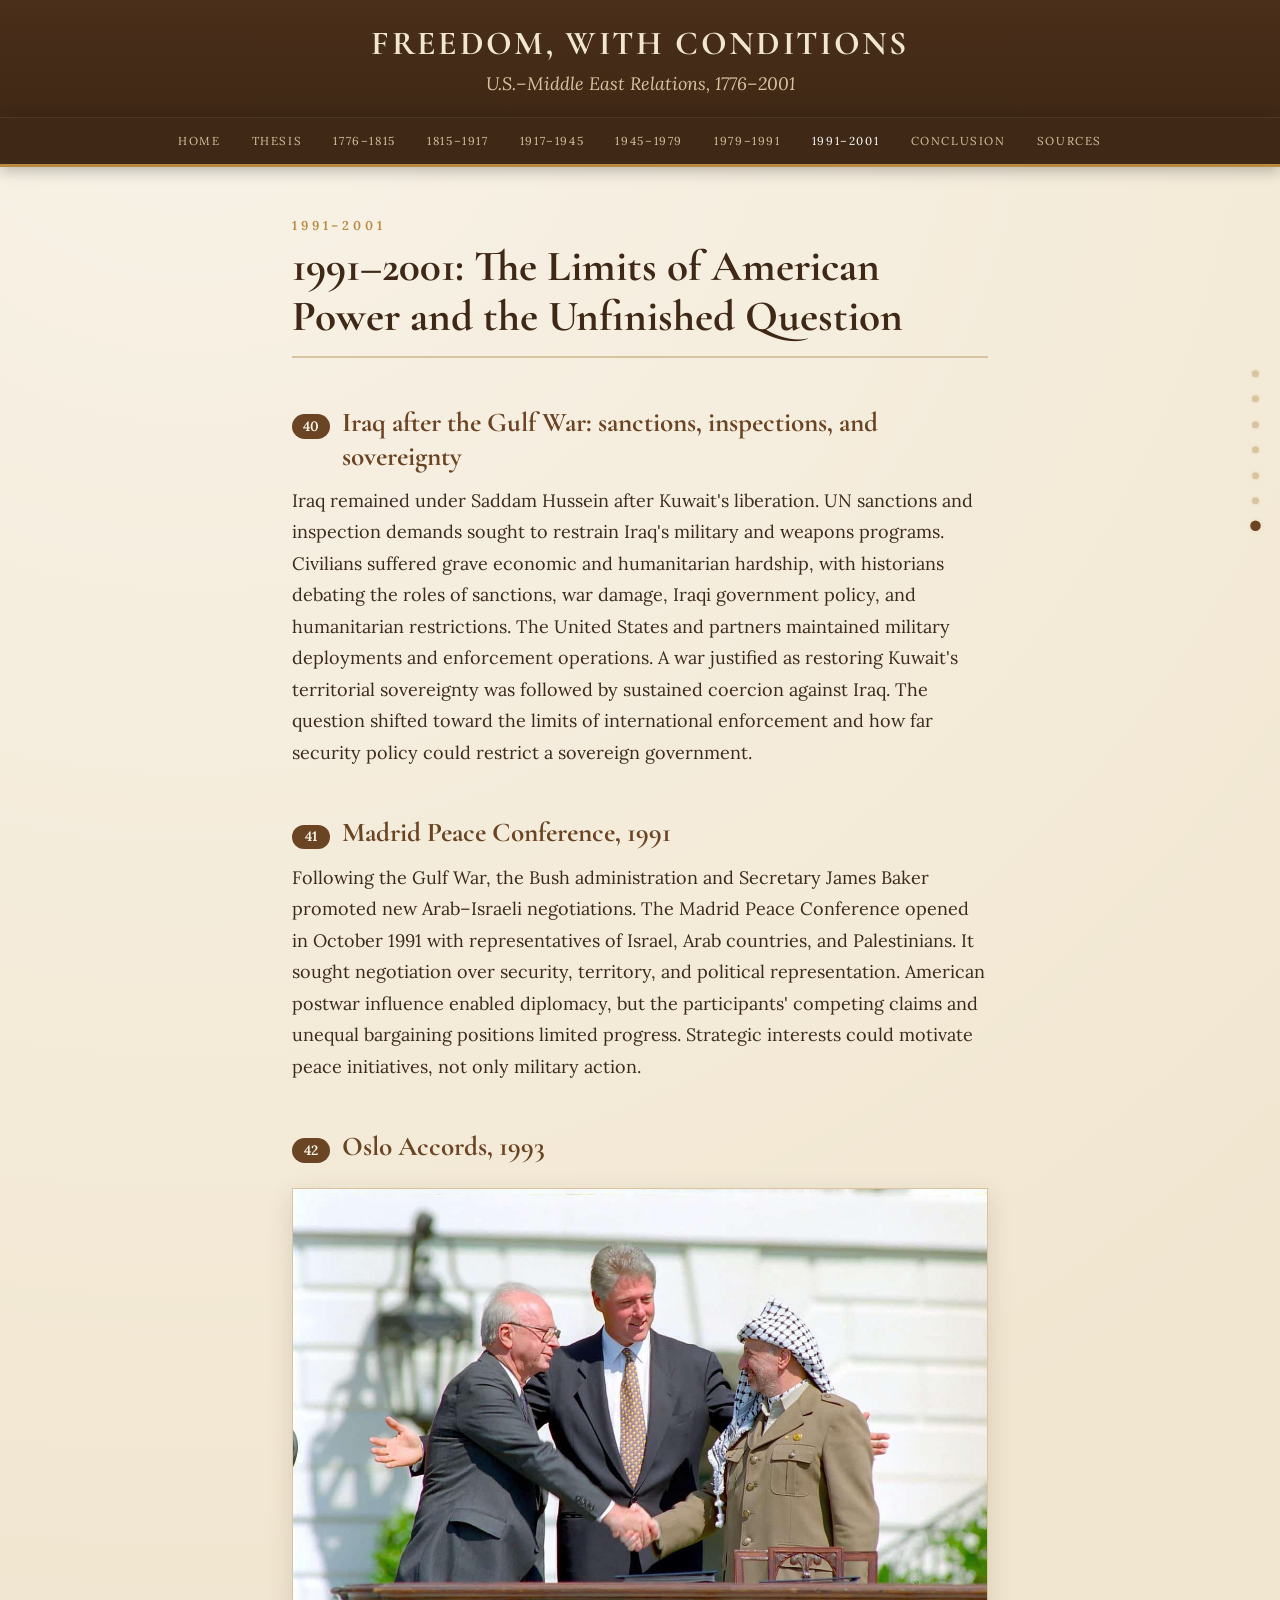
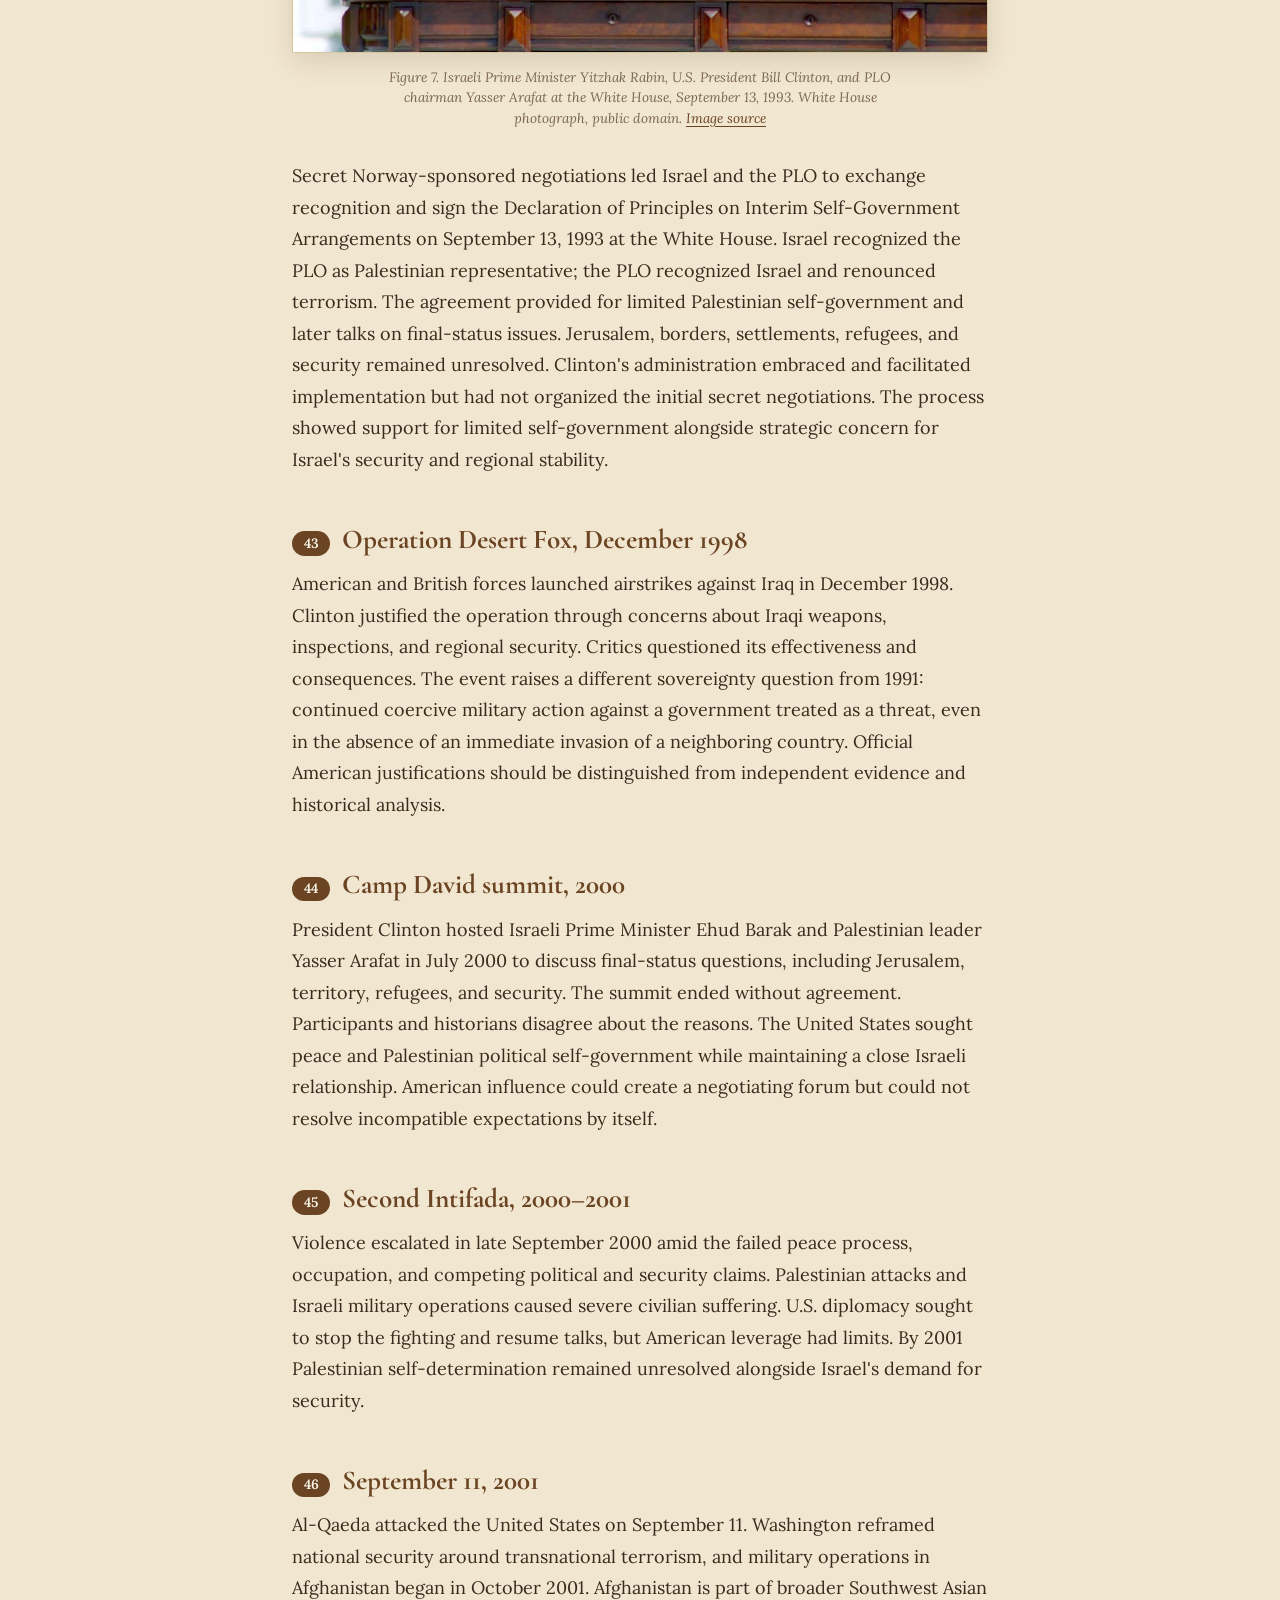
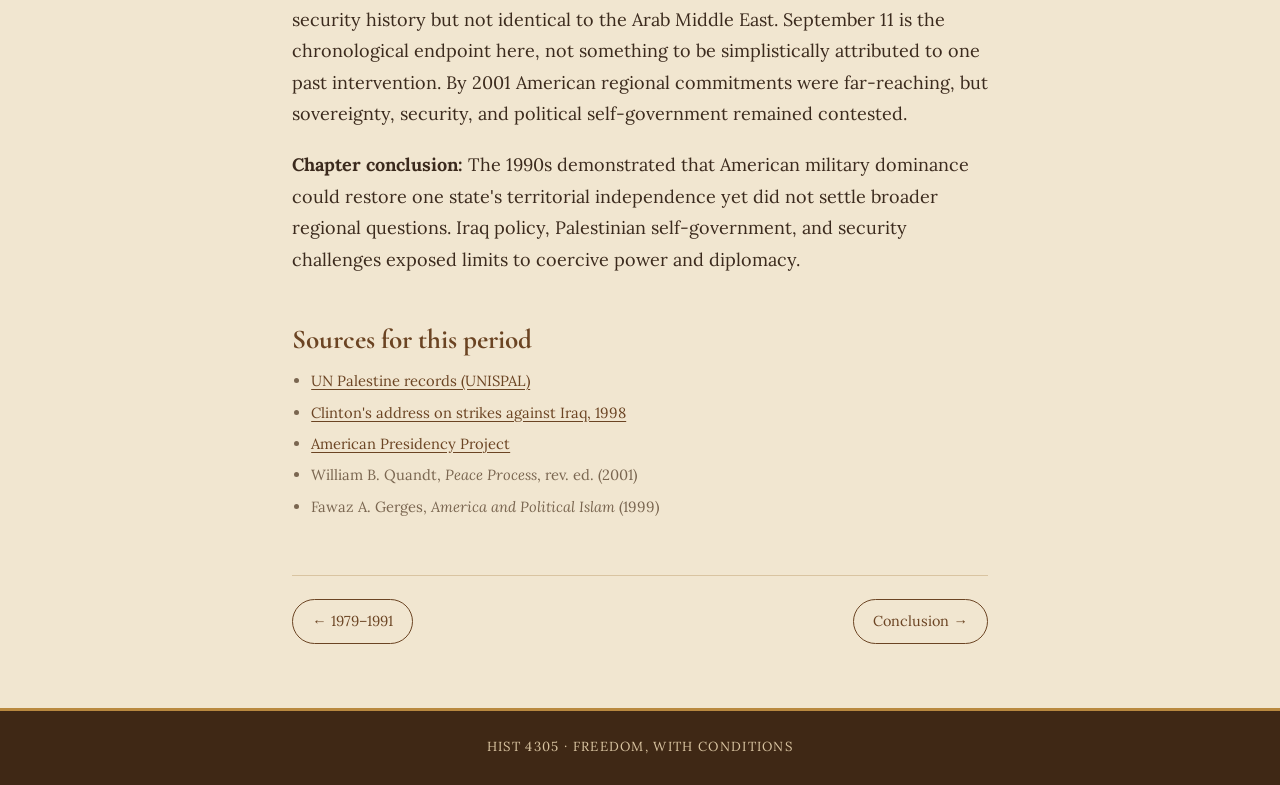
==== site/after-1991.html @ 3a672519 "first commit" ====
<!doctype html>
<html lang="en">
<head>
  <meta charset="utf-8">
  <meta name="viewport" content="width=device-width, initial-scale=1">
  <title>1991–2001 | Freedom, With Conditions</title>
  <link rel="preconnect" href="https://fonts.googleapis.com">
  <link rel="preconnect" href="https://fonts.gstatic.com" crossorigin>
  <link href="https://fonts.googleapis.com/css2?family=Cormorant+Garamond:wght@600;700&family=Lora:ital,wght@0,400;0,600;1,400&display=swap" rel="stylesheet">
  <link rel="stylesheet" href="style.css">
  <script>document.documentElement.classList.add("js");</script>
  <script src="script.js" defer></script>
</head>
<body>
  <div id="progress"></div>

  <header>
    <a class="site" href="index.html">Freedom, With Conditions</a>
    <p class="sub">U.S.–Middle East Relations, 1776–2001</p>
  </header>

  <nav class="topnav" aria-label="Main">
    <ul>
        <li><a href="index.html">Home</a></li>
        <li><a href="thesis.html">Thesis</a></li>
        <li><a href="early-republic.html">1776–1815</a></li>
        <li><a href="ottoman-era.html">1815–1917</a></li>
        <li><a href="ideals-go-global.html">1917–1945</a></li>
        <li><a href="cold-war.html">1945–1979</a></li>
        <li><a href="gulf-war.html">1979–1991</a></li>
        <li><a href="after-1991.html" class="on">1991–2001</a></li>
        <li><a href="conclusion.html">Conclusion</a></li>
        <li><a href="sources.html">Sources</a></li>
    </ul>
  </nav>

  <main>
    <p class="eyebrow">1991–2001</p>
    <h1>1991–2001: The Limits of American Power and the Unfinished Question</h1>

    <section class="reveal" id="s40">
      <h2><span class="num">40</span>Iraq after the Gulf War: sanctions, inspections, and sovereignty</h2>
      <p>Iraq remained under Saddam Hussein after Kuwait's liberation. UN sanctions and inspection demands sought to restrain Iraq's military and weapons programs. Civilians suffered grave economic and humanitarian hardship, with historians debating the roles of sanctions, war damage, Iraqi government policy, and humanitarian restrictions. The United States and partners maintained military deployments and enforcement operations. A war justified as restoring Kuwait's territorial sovereignty was followed by sustained coercion against Iraq. The question shifted toward the limits of international enforcement and how far security policy could restrict a sovereign government.</p>
    </section>

    <section class="reveal" id="s41">
      <h2><span class="num">41</span>Madrid Peace Conference, 1991</h2>
      <p>Following the Gulf War, the Bush administration and Secretary James Baker promoted new Arab–Israeli negotiations. The Madrid Peace Conference opened in October 1991 with representatives of Israel, Arab countries, and Palestinians. It sought negotiation over security, territory, and political representation. American postwar influence enabled diplomacy, but the participants' competing claims and unequal bargaining positions limited progress. Strategic interests could motivate peace initiatives, not only military action.</p>
    </section>

    <section class="reveal" id="s42">
      <h2><span class="num">42</span>Oslo Accords, 1993</h2>
      <figure>
        <img src="images/oslo-accords-1993.jpg" alt="Yitzhak Rabin and Yasser Arafat shaking hands as Bill Clinton looks on at the White House">
        <figcaption>Figure 7. Israeli Prime Minister Yitzhak Rabin, U.S. President Bill Clinton, and PLO chairman Yasser Arafat at the White House, September 13, 1993. White House photograph, public domain. <a href="https://commons.wikimedia.org/wiki/File:Bill_Clinton,_Yitzhak_Rabin,_Yasser_Arafat_at_the_White_House_1993-09-13.jpg">Image source</a></figcaption>
      </figure>
      <p>Secret Norway-sponsored negotiations led Israel and the PLO to exchange recognition and sign the Declaration of Principles on Interim Self-Government Arrangements on September 13, 1993 at the White House. Israel recognized the PLO as Palestinian representative; the PLO recognized Israel and renounced terrorism. The agreement provided for limited Palestinian self-government and later talks on final-status issues. Jerusalem, borders, settlements, refugees, and security remained unresolved. Clinton's administration embraced and facilitated implementation but had not organized the initial secret negotiations. The process showed support for limited self-government alongside strategic concern for Israel's security and regional stability.</p>
    </section>

    <section class="reveal" id="s43">
      <h2><span class="num">43</span>Operation Desert Fox, December 1998</h2>
      <p>American and British forces launched airstrikes against Iraq in December 1998. Clinton justified the operation through concerns about Iraqi weapons, inspections, and regional security. Critics questioned its effectiveness and consequences. The event raises a different sovereignty question from 1991: continued coercive military action against a government treated as a threat, even in the absence of an immediate invasion of a neighboring country. Official American justifications should be distinguished from independent evidence and historical analysis.</p>
    </section>

    <section class="reveal" id="s44">
      <h2><span class="num">44</span>Camp David summit, 2000</h2>
      <p>President Clinton hosted Israeli Prime Minister Ehud Barak and Palestinian leader Yasser Arafat in July 2000 to discuss final-status questions, including Jerusalem, territory, refugees, and security. The summit ended without agreement. Participants and historians disagree about the reasons. The United States sought peace and Palestinian political self-government while maintaining a close Israeli relationship. American influence could create a negotiating forum but could not resolve incompatible expectations by itself.</p>
    </section>

    <section class="reveal" id="s45">
      <h2><span class="num">45</span>Second Intifada, 2000–2001</h2>
      <p>Violence escalated in late September 2000 amid the failed peace process, occupation, and competing political and security claims. Palestinian attacks and Israeli military operations caused severe civilian suffering. U.S. diplomacy sought to stop the fighting and resume talks, but American leverage had limits. By 2001 Palestinian self-determination remained unresolved alongside Israel's demand for security.</p>
    </section>

    <section class="reveal" id="s46">
      <h2><span class="num">46</span>September 11, 2001</h2>
      <p>Al-Qaeda attacked the United States on September 11. Washington reframed national security around transnational terrorism, and military operations in Afghanistan began in October 2001. Afghanistan is part of broader Southwest Asian security history but not identical to the Arab Middle East. September 11 is the chronological endpoint here, not something to be simplistically attributed to one past intervention. By 2001 American regional commitments were far-reaching, but sovereignty, security, and political self-government remained contested.</p>
      <p><b>Chapter conclusion:</b> The 1990s demonstrated that American military dominance could restore one state's territorial independence yet did not settle broader regional questions. Iraq policy, Palestinian self-government, and security challenges exposed limits to coercive power and diplomacy.</p>
    </section>

    <section class="reveal">
      <h2 class="plain">Sources for this period</h2>
      <ul class="src">
      <li><a href="https://www.un.org/unispal/data-collection/">UN Palestine records (UNISPAL)</a></li>
      <li><a href="https://www.presidency.ucsb.edu/documents/address-the-nation-announcing-military-strikes-iraq">Clinton&#x27;s address on strikes against Iraq, 1998</a></li>
      <li><a href="https://www.presidency.ucsb.edu/">American Presidency Project</a></li>
      <li>William B. Quandt, <i>Peace Process</i>, rev. ed. (2001)</li>
      <li>Fawaz A. Gerges, <i>America and Political Islam</i> (1999)</li>
      </ul>
    </section>
    <div class="pager">
      <span><a href="gulf-war.html">&larr; 1979–1991</a></span>
      <span><a href="conclusion.html">Conclusion &rarr;</a></span>
    </div>
  </main>

  <footer>HIST 4305 &middot; Freedom, With Conditions</footer>
</body>
</html>
---- site/style.css ----
/* ---------- Theme ---------- */
:root {
  --bg: #f1e6d0;        /* page background (beige) */
  --paper: #fbf6ea;     /* cards and panels */
  --ink: #3b2a1d;       /* body text */
  --brown: #6b4423;     /* accents, links */
  --dark: #3f2815;      /* header, footer */
  --tan: #d9c4a1;       /* borders, highlights */
  --gold: #b9893f;      /* small highlights */
  --muted: #7a6650;     /* small print */
  --shadow: 0 8px 24px rgba(74, 47, 26, 0.14);

  --display: "Cormorant Garamond", Georgia, serif;
  --body: "Lora", Georgia, "Times New Roman", serif;
}

/* ---------- Base ---------- */
* {
  box-sizing: border-box;
}

html {
  scroll-behavior: smooth;
  scroll-padding-top: 4.5rem;     /* anchors land below the sticky nav */
}

body {
  display: flex;
  flex-direction: column;
  min-height: 100vh;
  margin: 0;
  background:
    radial-gradient(circle at 15% 0%, rgba(255, 255, 255, 0.5), transparent 40%),
    var(--bg);
  color: var(--ink);
  font: 18px/1.75 var(--body);
}

body.noscroll {
  overflow: hidden;
}

a {
  color: var(--brown);
  text-underline-offset: 3px;
}

a:hover {
  color: var(--dark);
}

::selection {
  background: var(--tan);
}

/* ---------- Reading progress ---------- */
#progress {
  position: fixed;
  top: 0;
  left: 0;
  z-index: 50;
  width: 0;
  height: 4px;
  background: linear-gradient(90deg, var(--gold), var(--brown));
}

/* ---------- Header and navigation ---------- */
header {
  background: linear-gradient(180deg, #4a2f1a, var(--dark));
  text-align: center;
  padding: 1.6rem 1rem 1.1rem;
}

header .site {
  display: inline-block;
  color: var(--bg);
  font: 700 2.1rem/1.1 var(--display);
  letter-spacing: 0.07em;
  text-transform: uppercase;
  text-decoration: none;
}

header .sub {
  margin: 0.3rem 0 0;
  font-style: italic;
  color: var(--tan);
}

.topnav {
  position: sticky;
  top: 0;
  z-index: 40;
  background: var(--dark);
  border-top: 1px solid rgba(255, 255, 255, 0.08);
  border-bottom: 3px solid var(--gold);
  box-shadow: 0 4px 14px rgba(0, 0, 0, 0.25);
}

.topnav ul {
  display: flex;
  justify-content: center;
  gap: 0 0.15rem;
  margin: 0;
  padding: 0 0.5rem;
  list-style: none;
  overflow-x: auto;
  scrollbar-width: none;
}

.topnav ul::-webkit-scrollbar {
  display: none;
}

.topnav a {
  display: block;
  padding: 0.8rem 0.9rem;
  color: var(--tan);
  white-space: nowrap;
  text-decoration: none;
  text-transform: uppercase;
  font-size: 0.72rem;
  letter-spacing: 0.14em;
  border-bottom: 3px solid transparent;
  margin-bottom: -3px;
  transition: color 0.2s, background 0.2s, border-color 0.2s;
}

.topnav a:hover {
  color: #fff;
  background: rgba(255, 255, 255, 0.07);
}

.topnav a.on {
  color: #fff;
  border-bottom-color: var(--gold);
}

/* ---------- Main content ---------- */
main {
  flex: 1;
  width: 100%;
  max-width: 46rem;
  margin: 0 auto;
  padding: 3rem 1.25rem 4rem;
}

main p {
  margin: 0 0 1.2rem;
}

.eyebrow {
  margin: 0 0 0.3rem;
  color: var(--gold);
  font-size: 0.8rem;
  font-weight: 600;
  letter-spacing: 0.3em;
  text-transform: uppercase;
}

h1,
h2 {
  font-family: var(--display);
  font-weight: 700;
}

h1 {
  margin: 0 0 1.6rem;
  padding-bottom: 0.9rem;
  border-bottom: 2px solid var(--tan);
  font-size: 2.7rem;
  line-height: 1.15;
  color: var(--dark);
}

h2 {
  display: flex;
  align-items: baseline;
  gap: 0.75rem;
  margin: 3rem 0 0.7rem;
  font-size: 1.7rem;
  line-height: 1.25;
  color: var(--brown);
}

h2 .num {
  flex: none;
  min-width: 2.4rem;
  padding: 0.05rem 0.55rem;
  background: var(--brown);
  color: var(--paper);
  border-radius: 999px;
  font: 600 0.85rem/1.7 var(--body);
  text-align: center;
}

/* ---------- Reveal on scroll ---------- */
.js .reveal {
  opacity: 0;
  transform: translateY(20px);
  transition: opacity 0.6s ease, transform 0.6s ease;
}

.js .reveal.in {
  opacity: 1;
  transform: none;
}

/* ---------- Home hero ---------- */
.hero {
  max-width: 40rem;
  margin: 0 auto;
  padding-top: 1rem;
  text-align: center;
}

.hero h1 {
  margin: 0.6rem 0 0.9rem;
  padding: 0;
  border: 0;
  font-size: 4rem;
  line-height: 1.05;
  letter-spacing: 0.03em;
  text-transform: uppercase;
}

.ornament {
  display: flex;
  align-items: center;
  gap: 0.8rem;
  max-width: 14rem;
  margin: 0 auto 1.4rem;
}

.ornament::before,
.ornament::after {
  content: "";
  flex: 1;
  height: 1px;
  background: var(--gold);
}

.ornament span {
  width: 9px;
  height: 9px;
  background: var(--gold);
  transform: rotate(45deg);
}

.hero > p:not(.eyebrow) {
  font-family: var(--display);
  font-size: 1.55rem;
  line-height: 1.3;
  color: var(--brown);
}

.quote {
  margin: 1.8rem 0;
  padding: 1.4rem 1.8rem;
  background: var(--paper);
  border: 1px solid var(--tan);
  border-left: 5px solid var(--brown);
  border-radius: 4px;
  box-shadow: var(--shadow);
  font-style: italic;
  text-align: left;
}

.btn {
  display: inline-block;
  margin: 0.8rem 0 0.4rem;
  padding: 0.9rem 2.8rem;
  background: linear-gradient(180deg, #7a4f29, var(--brown));
  color: var(--paper);
  border-radius: 999px;
  box-shadow: 0 4px 12px rgba(74, 47, 26, 0.35);
  text-decoration: none;
  text-transform: uppercase;
  font-size: 0.85rem;
  font-weight: 600;
  letter-spacing: 0.22em;
  transition: transform 0.15s, box-shadow 0.15s;
}

.btn:hover {
  color: #fff;
  transform: translateY(-2px);
  box-shadow: 0 8px 18px rgba(74, 47, 26, 0.4);
}

/* ---------- Stats row ---------- */
.stats {
  display: flex;
  justify-content: center;
  gap: 1rem;
  margin: 3rem 0 2.5rem;
  padding: 1.3rem 0;
  border-top: 1px solid var(--tan);
  border-bottom: 1px solid var(--tan);
}

.stats div {
  flex: 1;
  text-align: center;
}

.stats b {
  display: block;
  font: 700 2.6rem/1 var(--display);
  color: var(--brown);
}

.stats span {
  font-size: 0.75rem;
  letter-spacing: 0.2em;
  text-transform: uppercase;
  color: var(--muted);
}

/* ---------- Timeline cards ---------- */
.cards {
  display: grid;
  grid-template-columns: repeat(auto-fill, minmax(13.5rem, 1fr));
  gap: 1rem;
  margin-top: 1rem;
}

.card {
  position: relative;
  display: flex;
  flex-direction: column;
  gap: 0.35rem;
  padding: 1.2rem 1.25rem 2.6rem;
  background: var(--paper);
  border: 1px solid var(--tan);
  border-top: 4px solid var(--brown);
  border-radius: 4px;
  box-shadow: 0 2px 8px rgba(74, 47, 26, 0.08);
  color: var(--ink);
  text-decoration: none;
  transition: transform 0.2s, box-shadow 0.2s, border-color 0.2s, opacity 0.6s;
}

.card:hover {
  color: var(--ink);
  transform: translateY(-5px);
  border-top-color: var(--gold);
  box-shadow: var(--shadow);
}

.card-period {
  font: 700 1.6rem/1.1 var(--display);
  color: var(--brown);
}

.card-title {
  font-size: 0.88rem;
  line-height: 1.5;
  color: var(--muted);
}

.card-go {
  position: absolute;
  left: 1.25rem;
  bottom: 0.9rem;
  font-size: 0.75rem;
  letter-spacing: 0.15em;
  text-transform: uppercase;
  color: var(--gold);
  opacity: 0;
  transform: translateX(-6px);
  transition: opacity 0.2s, transform 0.2s;
}

.card:hover .card-go {
  opacity: 1;
  transform: none;
}

/* ---------- Notes, sources, search, pager ---------- */
.note {
  margin: 1.5rem 0;
  padding: 0.9rem 1.1rem;
  background: var(--paper);
  border: 1px dashed var(--gold);
  border-radius: 4px;
  font-size: 0.92rem;
  color: var(--muted);
}

.search {
  width: 100%;
  margin: 0 0 1rem;
  padding: 0.8rem 1.1rem;
  background: var(--paper);
  border: 1px solid var(--tan);
  border-radius: 999px;
  color: var(--ink);
  font: 1rem var(--body);
  transition: border-color 0.2s, box-shadow 0.2s;
}

.search:focus {
  outline: none;
  border-color: var(--brown);
  box-shadow: 0 0 0 3px rgba(107, 68, 35, 0.18);
}

.src {
  margin: 0 0 1rem;
  padding-left: 1.2rem;
  font-size: 0.92rem;
  color: var(--muted);
}

.src li {
  margin-bottom: 0.35rem;
}

.pager {
  display: flex;
  justify-content: space-between;
  gap: 1rem;
  margin-top: 3.5rem;
  padding-top: 1.4rem;
  border-top: 1px solid var(--tan);
}

.pager a {
  display: inline-block;
  padding: 0.55rem 1.2rem;
  border: 1px solid var(--brown);
  border-radius: 999px;
  text-decoration: none;
  font-size: 0.9rem;
  transition: background 0.2s, color 0.2s, transform 0.15s;
}

.pager a:hover {
  background: var(--brown);
  color: var(--paper);
  transform: translateY(-2px);
}

/* ---------- Figures and lightbox ---------- */
figure {
  margin: 1.5rem auto 2rem;
  text-align: center;
}

figure img {
  display: block;
  max-width: 100%;
  max-height: 30rem;
  width: auto;
  height: auto;
  margin: 0 auto;
  border: 1px solid var(--tan);
  box-shadow: var(--shadow);
  cursor: zoom-in;
  transition: transform 0.25s, box-shadow 0.25s;
}

figure img:hover {
  transform: scale(1.015);
  box-shadow: 0 12px 30px rgba(74, 47, 26, 0.28);
}

figcaption {
  max-width: 34rem;
  margin: 0.9rem auto 0;
  font-size: 0.85rem;
  line-height: 1.5;
  font-style: italic;
  color: var(--muted);
}

.lightbox {
  position: fixed;
  inset: 0;
  z-index: 100;
  display: flex;
  flex-direction: column;
  align-items: center;
  justify-content: center;
  gap: 1rem;
  padding: 2rem 1rem;
  background: rgba(30, 18, 8, 0.92);
  opacity: 0;
  visibility: hidden;
  transition: opacity 0.25s, visibility 0.25s;
}

.lightbox.open {
  opacity: 1;
  visibility: visible;
}

.lightbox img {
  max-width: 100%;
  max-height: 80vh;
  border: 4px solid var(--paper);
  box-shadow: 0 10px 40px rgba(0, 0, 0, 0.5);
  cursor: default;
}

.lb-cap {
  max-width: 40rem;
  margin: 0;
  color: var(--tan);
  font-size: 0.9rem;
  font-style: italic;
  text-align: center;
}

.lb-close {
  position: absolute;
  top: 0.8rem;
  right: 1.2rem;
  background: none;
  border: 0;
  color: var(--paper);
  font-size: 2.4rem;
  line-height: 1;
  cursor: pointer;
}

/* ---------- Section dots and back-to-top ---------- */
.dots {
  position: fixed;
  top: 50%;
  right: 1.2rem;
  z-index: 30;
  display: none;
  flex-direction: column;
  gap: 0.9rem;
  transform: translateY(-50%);
}

.dots a {
  position: relative;
  display: block;
  width: 11px;
  height: 11px;
  background: var(--tan);
  border: 2px solid var(--bg);
  border-radius: 50%;
  transition: background 0.2s, transform 0.2s;
}

.dots a.on {
  background: var(--brown);
  transform: scale(1.5);
}

.dots a span {
  position: absolute;
  top: 50%;
  right: 1.6rem;
  padding: 0.25rem 0.7rem;
  background: var(--dark);
  color: var(--paper);
  border-radius: 4px;
  font-size: 0.75rem;
  white-space: nowrap;
  transform: translateY(-50%);
  opacity: 0;
  pointer-events: none;
  transition: opacity 0.15s;
}

.dots a:hover span {
  opacity: 1;
}

.to-top {
  position: fixed;
  right: 1.2rem;
  bottom: 1.2rem;
  z-index: 30;
  width: 2.8rem;
  height: 2.8rem;
  background: var(--brown);
  color: var(--paper);
  border: 0;
  border-radius: 50%;
  box-shadow: 0 4px 12px rgba(74, 47, 26, 0.4);
  font-size: 1.3rem;
  cursor: pointer;
  opacity: 0;
  transform: translateY(10px);
  pointer-events: none;
  transition: opacity 0.25s, transform 0.25s, background 0.2s;
}

.to-top.show {
  opacity: 1;
  transform: none;
  pointer-events: auto;
}

.to-top:hover {
  background: var(--dark);
}

/* ---------- Footer ---------- */
footer {
  padding: 1.6rem 1rem;
  background: var(--dark);
  color: var(--tan);
  text-align: center;
  font-size: 0.82rem;
  letter-spacing: 0.1em;
  text-transform: uppercase;
  border-top: 3px solid var(--gold);
}

/* ---------- Responsive ---------- */
@media (min-width: 1180px) {
  .dots {
    display: flex;
  }
}

@media (max-width: 700px) {
  body {
    font-size: 17px;
  }

  header .site {
    font-size: 1.5rem;
  }

  .topnav ul {
    justify-content: flex-start;   /* scrolls sideways on phones */
  }

  main {
    padding-top: 2rem;
  }

  h1 {
    font-size: 2rem;
  }

  h2 {
    font-size: 1.4rem;
  }

  .hero h1 {
    font-size: 2.5rem;
  }

  .hero > p:not(.eyebrow) {
    font-size: 1.25rem;
  }

  .stats b {
    font-size: 2rem;
  }
}

/* ---------- Respect reduced-motion preferences ---------- */
@media (prefers-reduced-motion: reduce) {
  html {
    scroll-behavior: auto;
  }

  *,
  *::before,
  *::after {
    transition: none !important;
  }

  .js .reveal {
    opacity: 1;
    transform: none;
  }
}
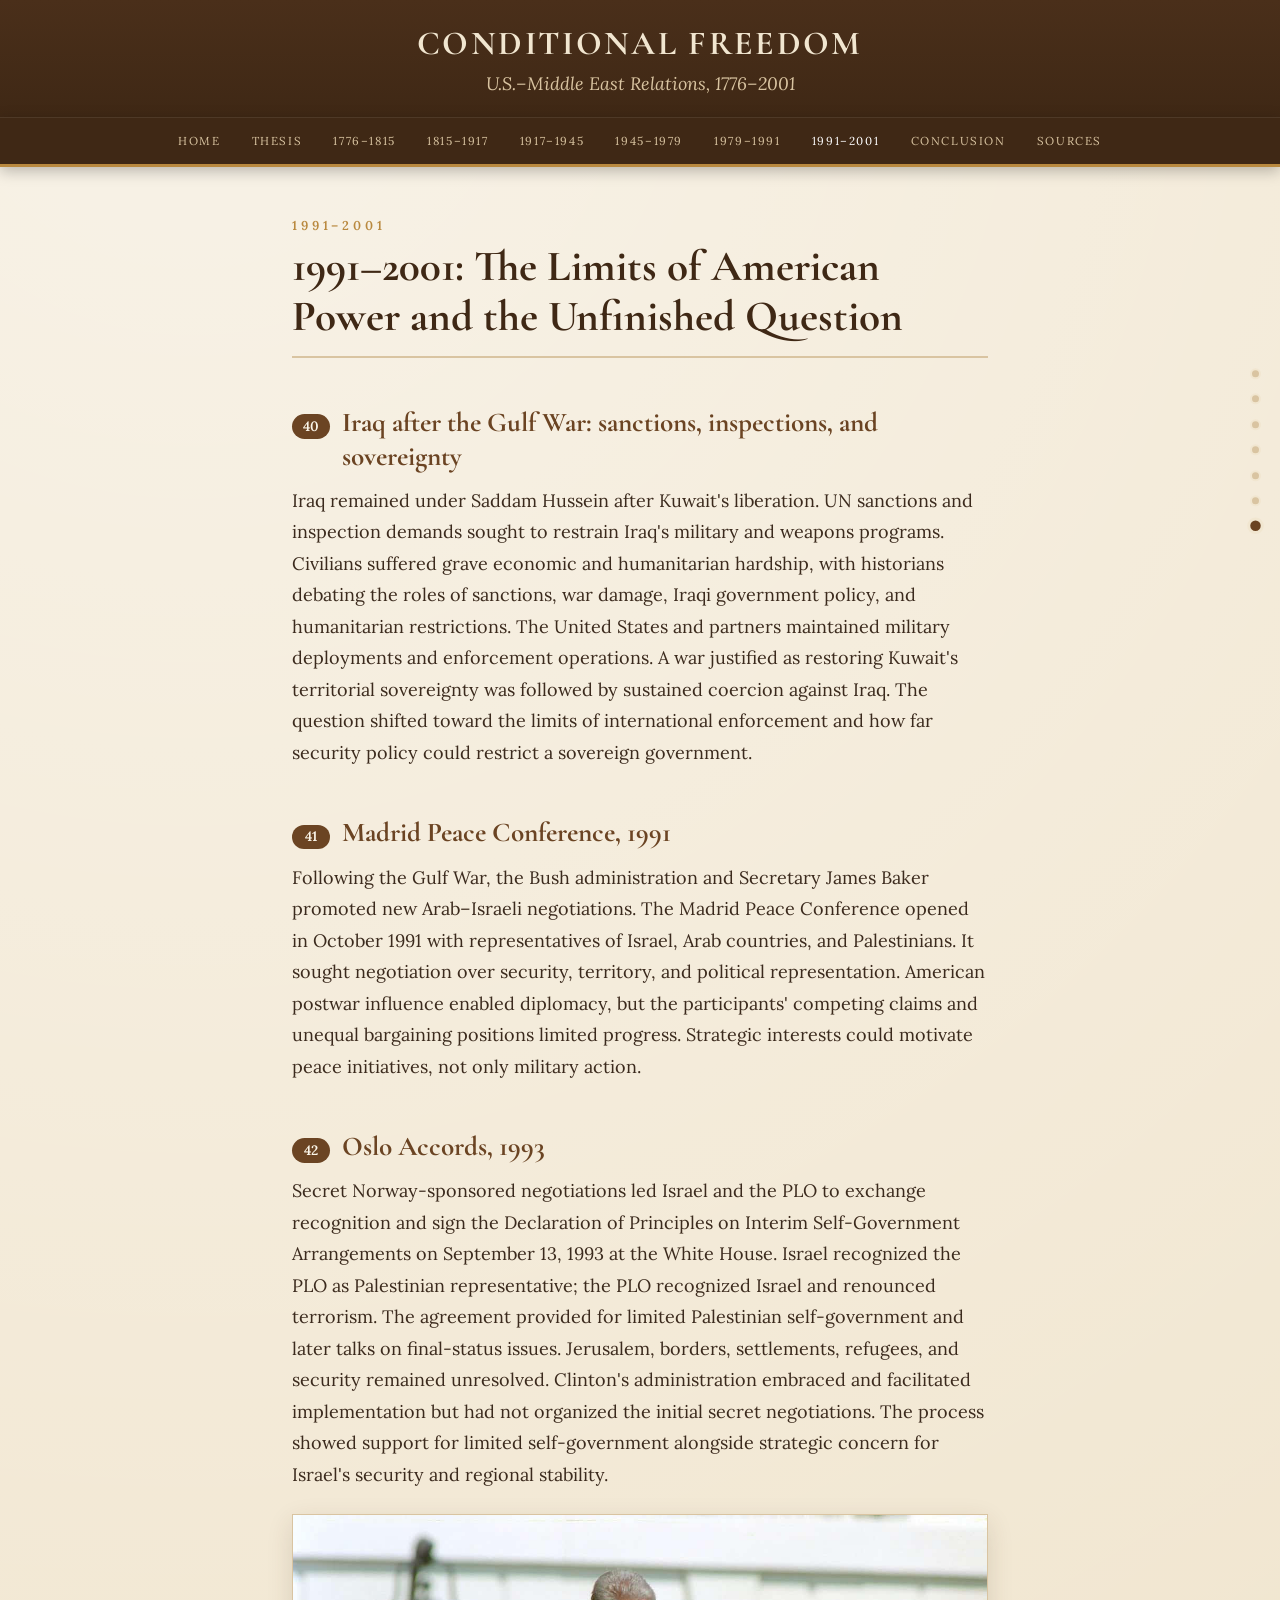
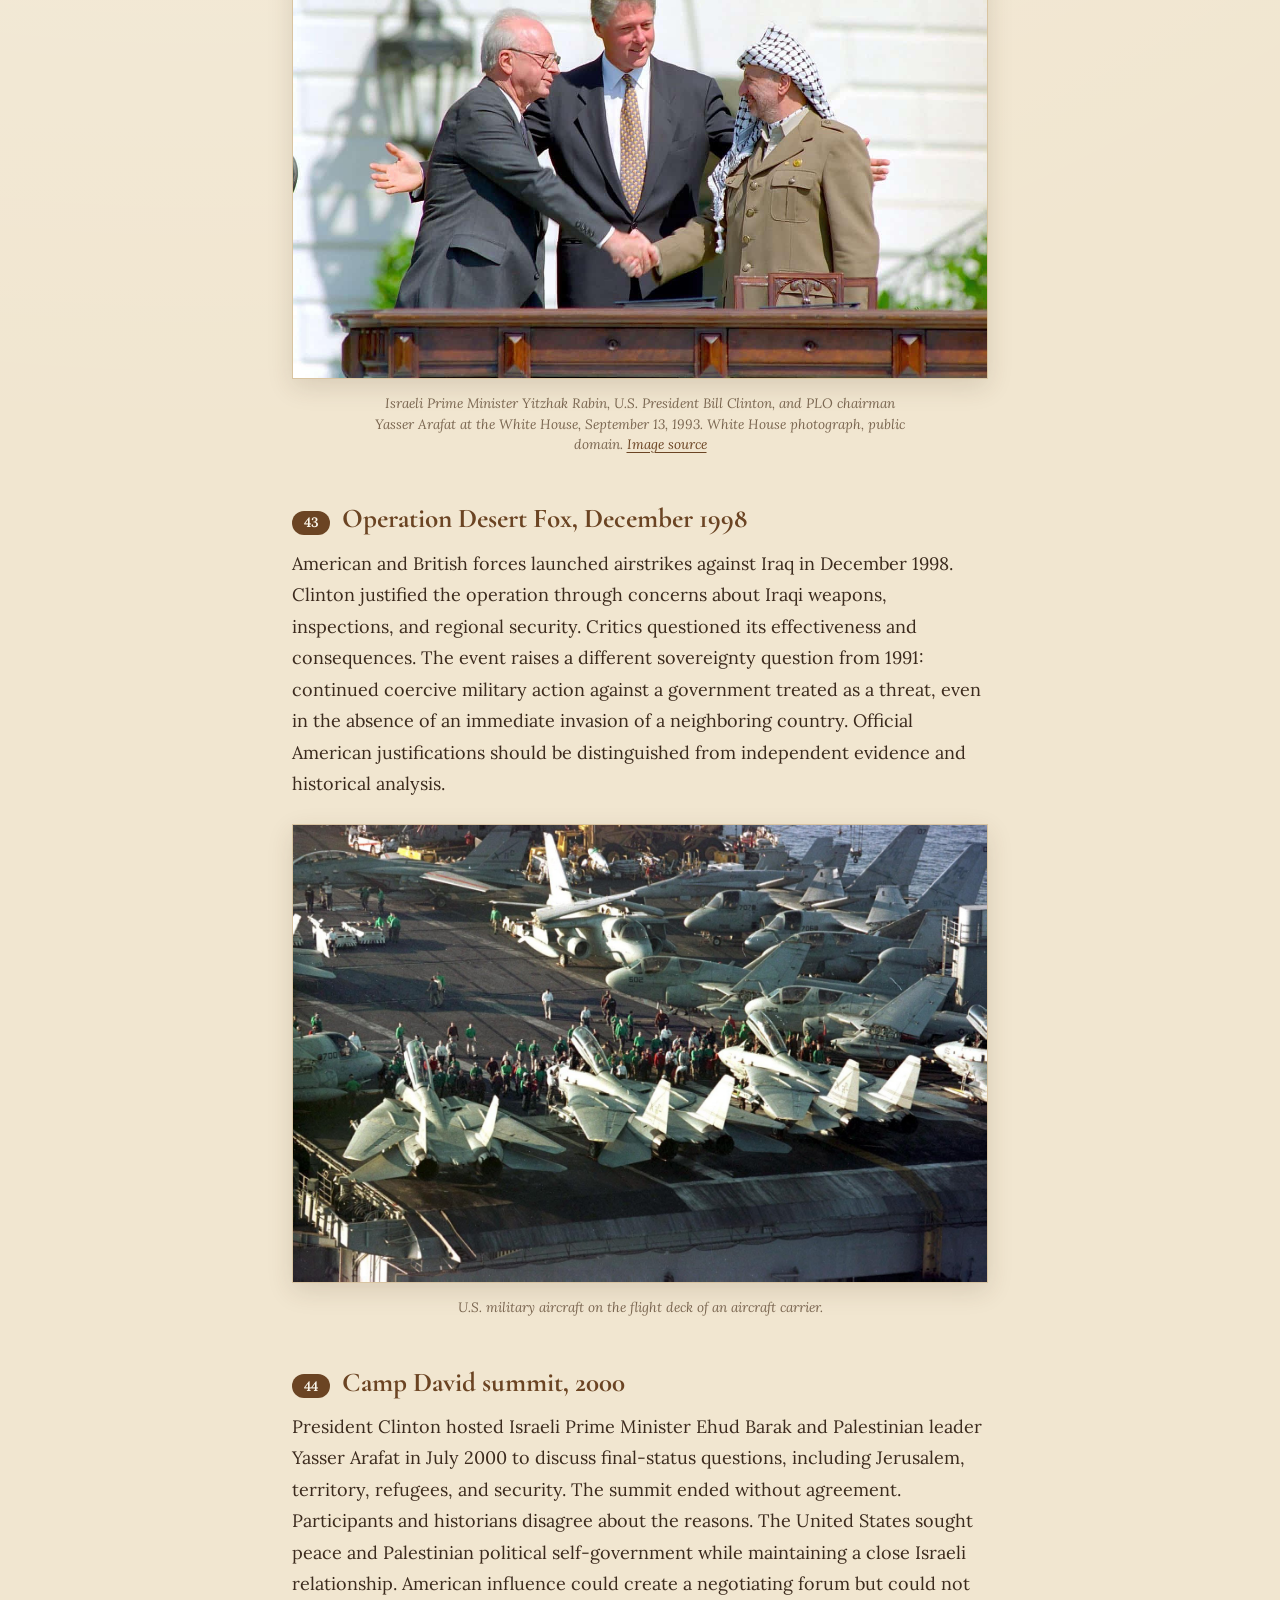
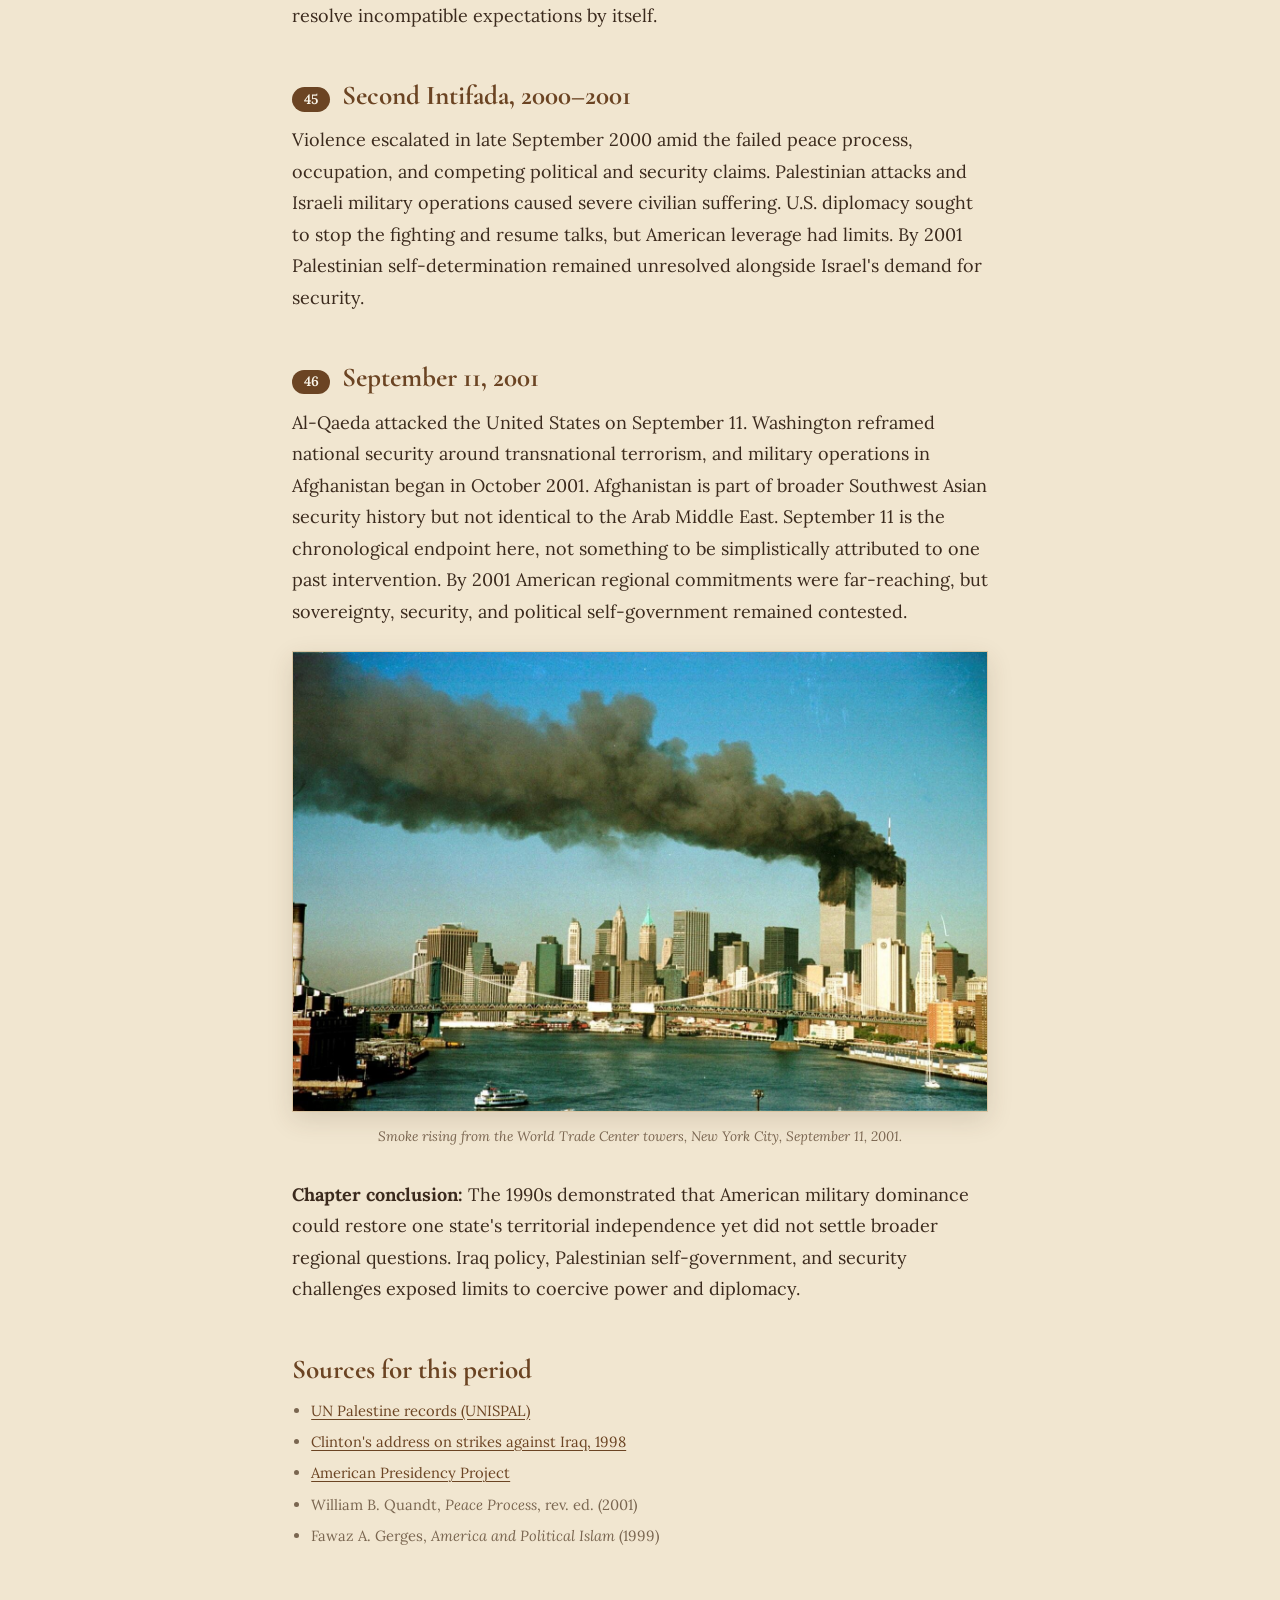
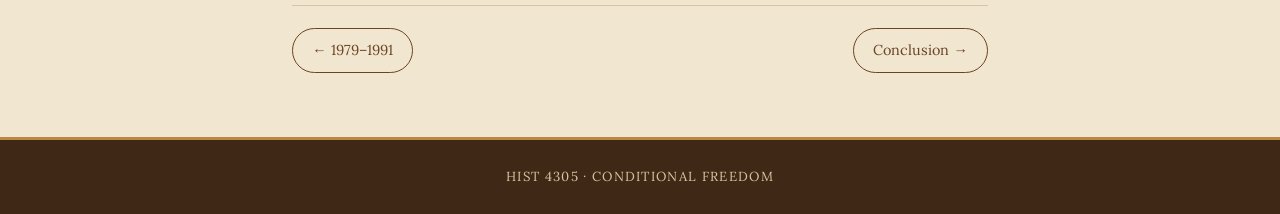
==== commit 3d7bfdfd: "Update site pages, styles, and add images" ====
--- a/site/after-1991.html
+++ b/site/after-1991.html
@@ -3,7 +3,7 @@
 <head>
   <meta charset="utf-8">
   <meta name="viewport" content="width=device-width, initial-scale=1">
-  <title>1991–2001 | Freedom, With Conditions</title>
+  <title>1991–2001 | Conditional Freedom</title>
   <link rel="preconnect" href="https://fonts.googleapis.com">
   <link rel="preconnect" href="https://fonts.gstatic.com" crossorigin>
   <link href="https://fonts.googleapis.com/css2?family=Cormorant+Garamond:wght@600;700&family=Lora:ital,wght@0,400;0,600;1,400&display=swap" rel="stylesheet">
@@ -15,7 +15,7 @@
   <div id="progress"></div>
 
   <header>
-    <a class="site" href="index.html">Freedom, With Conditions</a>
+    <a class="site" href="index.html">Conditional Freedom</a>
     <p class="sub">U.S.–Middle East Relations, 1776–2001</p>
   </header>
 
@@ -50,16 +50,20 @@
 
     <section class="reveal" id="s42">
       <h2><span class="num">42</span>Oslo Accords, 1993</h2>
+      <p>Secret Norway-sponsored negotiations led Israel and the PLO to exchange recognition and sign the Declaration of Principles on Interim Self-Government Arrangements on September 13, 1993 at the White House. Israel recognized the PLO as Palestinian representative; the PLO recognized Israel and renounced terrorism. The agreement provided for limited Palestinian self-government and later talks on final-status issues. Jerusalem, borders, settlements, refugees, and security remained unresolved. Clinton's administration embraced and facilitated implementation but had not organized the initial secret negotiations. The process showed support for limited self-government alongside strategic concern for Israel's security and regional stability.</p>
       <figure>
         <img src="images/oslo-accords-1993.jpg" alt="Yitzhak Rabin and Yasser Arafat shaking hands as Bill Clinton looks on at the White House">
-        <figcaption>Figure 7. Israeli Prime Minister Yitzhak Rabin, U.S. President Bill Clinton, and PLO chairman Yasser Arafat at the White House, September 13, 1993. White House photograph, public domain. <a href="https://commons.wikimedia.org/wiki/File:Bill_Clinton,_Yitzhak_Rabin,_Yasser_Arafat_at_the_White_House_1993-09-13.jpg">Image source</a></figcaption>
+        <figcaption>Israeli Prime Minister Yitzhak Rabin, U.S. President Bill Clinton, and PLO chairman Yasser Arafat at the White House, September 13, 1993. White House photograph, public domain. <a href="https://commons.wikimedia.org/wiki/File:Bill_Clinton,_Yitzhak_Rabin,_Yasser_Arafat_at_the_White_House_1993-09-13.jpg">Image source</a></figcaption>
       </figure>
-      <p>Secret Norway-sponsored negotiations led Israel and the PLO to exchange recognition and sign the Declaration of Principles on Interim Self-Government Arrangements on September 13, 1993 at the White House. Israel recognized the PLO as Palestinian representative; the PLO recognized Israel and renounced terrorism. The agreement provided for limited Palestinian self-government and later talks on final-status issues. Jerusalem, borders, settlements, refugees, and security remained unresolved. Clinton's administration embraced and facilitated implementation but had not organized the initial secret negotiations. The process showed support for limited self-government alongside strategic concern for Israel's security and regional stability.</p>
     </section>
 
     <section class="reveal" id="s43">
       <h2><span class="num">43</span>Operation Desert Fox, December 1998</h2>
       <p>American and British forces launched airstrikes against Iraq in December 1998. Clinton justified the operation through concerns about Iraqi weapons, inspections, and regional security. Critics questioned its effectiveness and consequences. The event raises a different sovereignty question from 1991: continued coercive military action against a government treated as a threat, even in the absence of an immediate invasion of a neighboring country. Official American justifications should be distinguished from independent evidence and historical analysis.</p>
+      <figure>
+        <img src="images/carrier-flight-deck.jpg" alt="U.S. military aircraft parked on the flight deck of an aircraft carrier">
+        <figcaption>U.S. military aircraft on the flight deck of an aircraft carrier.</figcaption>
+      </figure>
     </section>
 
     <section class="reveal" id="s44">
@@ -75,6 +79,10 @@
     <section class="reveal" id="s46">
       <h2><span class="num">46</span>September 11, 2001</h2>
       <p>Al-Qaeda attacked the United States on September 11. Washington reframed national security around transnational terrorism, and military operations in Afghanistan began in October 2001. Afghanistan is part of broader Southwest Asian security history but not identical to the Arab Middle East. September 11 is the chronological endpoint here, not something to be simplistically attributed to one past intervention. By 2001 American regional commitments were far-reaching, but sovereignty, security, and political self-government remained contested.</p>
+      <figure>
+        <img src="images/september-11-2001.jpg" alt="Smoke rising from the World Trade Center towers above the New York City skyline">
+        <figcaption>Smoke rising from the World Trade Center towers, New York City, September 11, 2001.</figcaption>
+      </figure>
       <p><b>Chapter conclusion:</b> The 1990s demonstrated that American military dominance could restore one state's territorial independence yet did not settle broader regional questions. Iraq policy, Palestinian self-government, and security challenges exposed limits to coercive power and diplomacy.</p>
     </section>
 
@@ -94,6 +102,6 @@
     </div>
   </main>
 
-  <footer>HIST 4305 &middot; Freedom, With Conditions</footer>
+  <footer>HIST 4305 &middot; Conditional Freedom</footer>
 </body>
 </html>
--- a/site/style.css
+++ b/site/style.css
@@ -676,3 +676,32 @@
     transform: none;
   }
 }
+
+/* ---------- Annotated bibliography ---------- */
+.bib {
+  padding-left: 0;
+  list-style: none;
+}
+
+.bib li {
+  margin-bottom: 1.5rem;
+  padding-bottom: 1.5rem;
+  border-bottom: 1px solid var(--tan);
+}
+
+.bib li:last-child {
+  border-bottom: 0;
+}
+
+.bib a {
+  color: var(--brown);
+  font-size: 0.98rem;
+  line-height: 1.5;
+  overflow-wrap: anywhere;
+}
+
+.bib .annot {
+  display: block;
+  margin-top: 0.5rem;
+  line-height: 1.65;
+}
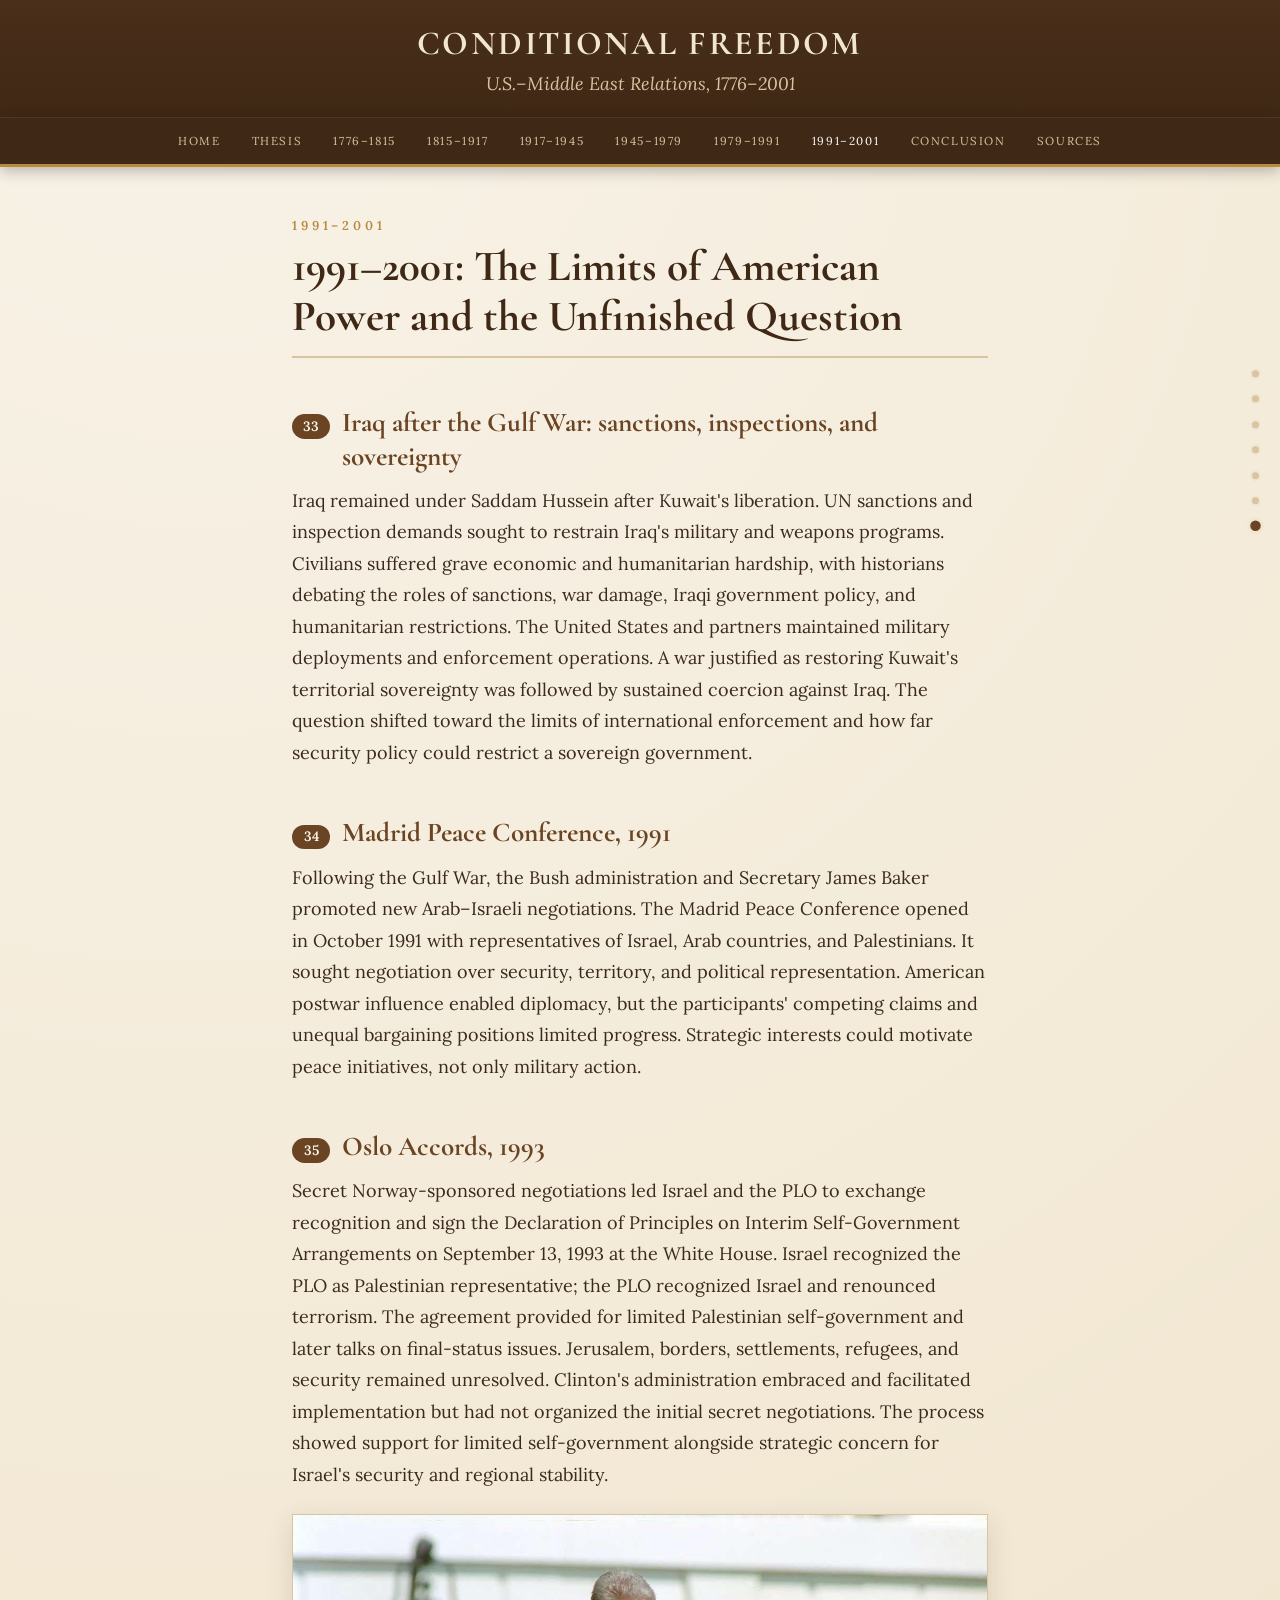
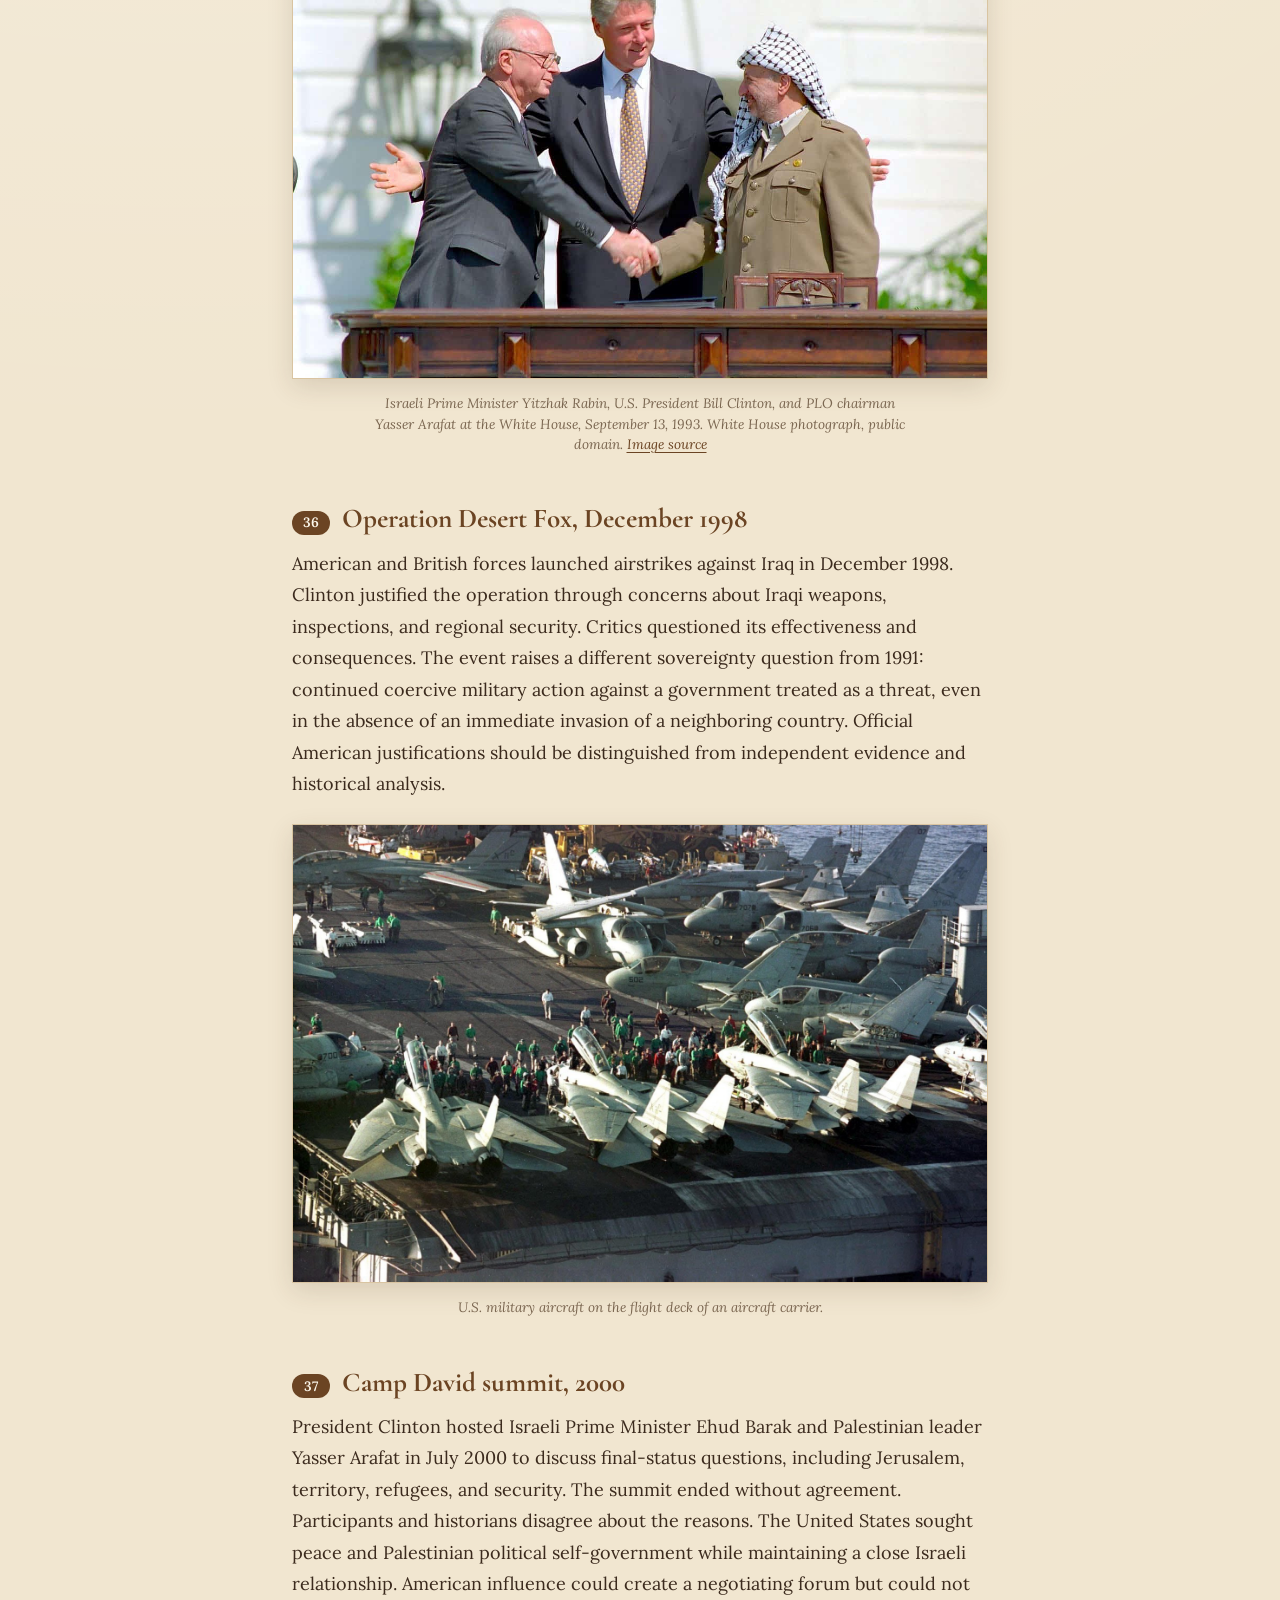
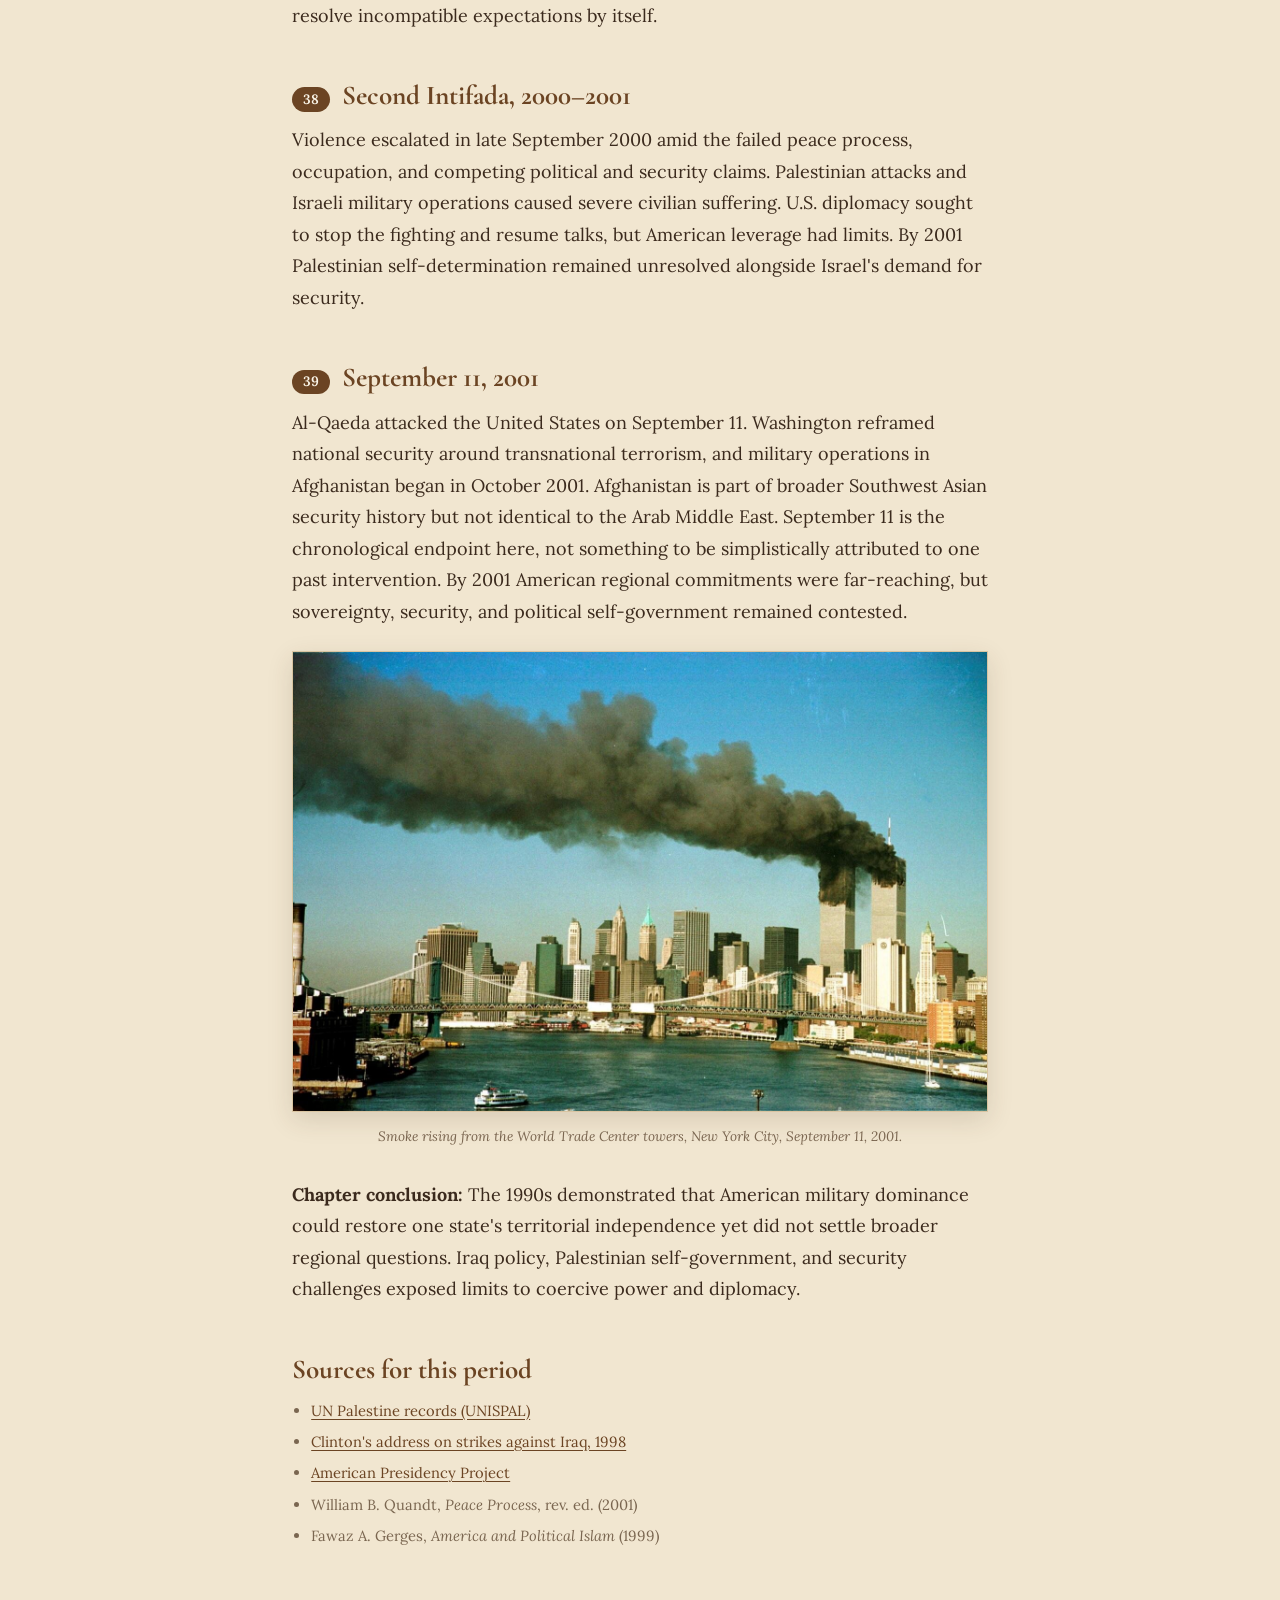
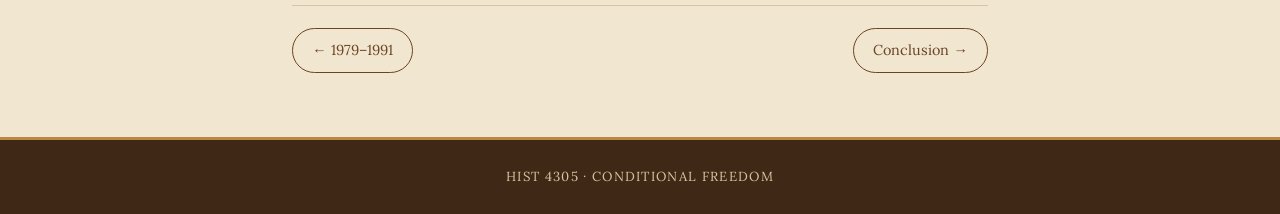
==== commit 3d02b25a: "Merge and remove sections, renumber headings, update section counts" ====
--- a/site/after-1991.html
+++ b/site/after-1991.html
@@ -38,18 +38,18 @@
     <p class="eyebrow">1991–2001</p>
     <h1>1991–2001: The Limits of American Power and the Unfinished Question</h1>
 
-    <section class="reveal" id="s40">
-      <h2><span class="num">40</span>Iraq after the Gulf War: sanctions, inspections, and sovereignty</h2>
+    <section class="reveal" id="s33">
+      <h2><span class="num">33</span>Iraq after the Gulf War: sanctions, inspections, and sovereignty</h2>
       <p>Iraq remained under Saddam Hussein after Kuwait's liberation. UN sanctions and inspection demands sought to restrain Iraq's military and weapons programs. Civilians suffered grave economic and humanitarian hardship, with historians debating the roles of sanctions, war damage, Iraqi government policy, and humanitarian restrictions. The United States and partners maintained military deployments and enforcement operations. A war justified as restoring Kuwait's territorial sovereignty was followed by sustained coercion against Iraq. The question shifted toward the limits of international enforcement and how far security policy could restrict a sovereign government.</p>
     </section>
 
-    <section class="reveal" id="s41">
-      <h2><span class="num">41</span>Madrid Peace Conference, 1991</h2>
+    <section class="reveal" id="s34">
+      <h2><span class="num">34</span>Madrid Peace Conference, 1991</h2>
       <p>Following the Gulf War, the Bush administration and Secretary James Baker promoted new Arab–Israeli negotiations. The Madrid Peace Conference opened in October 1991 with representatives of Israel, Arab countries, and Palestinians. It sought negotiation over security, territory, and political representation. American postwar influence enabled diplomacy, but the participants' competing claims and unequal bargaining positions limited progress. Strategic interests could motivate peace initiatives, not only military action.</p>
     </section>
 
-    <section class="reveal" id="s42">
-      <h2><span class="num">42</span>Oslo Accords, 1993</h2>
+    <section class="reveal" id="s35">
+      <h2><span class="num">35</span>Oslo Accords, 1993</h2>
       <p>Secret Norway-sponsored negotiations led Israel and the PLO to exchange recognition and sign the Declaration of Principles on Interim Self-Government Arrangements on September 13, 1993 at the White House. Israel recognized the PLO as Palestinian representative; the PLO recognized Israel and renounced terrorism. The agreement provided for limited Palestinian self-government and later talks on final-status issues. Jerusalem, borders, settlements, refugees, and security remained unresolved. Clinton's administration embraced and facilitated implementation but had not organized the initial secret negotiations. The process showed support for limited self-government alongside strategic concern for Israel's security and regional stability.</p>
       <figure>
         <img src="images/oslo-accords-1993.jpg" alt="Yitzhak Rabin and Yasser Arafat shaking hands as Bill Clinton looks on at the White House">
@@ -57,8 +57,8 @@
       </figure>
     </section>
 
-    <section class="reveal" id="s43">
-      <h2><span class="num">43</span>Operation Desert Fox, December 1998</h2>
+    <section class="reveal" id="s36">
+      <h2><span class="num">36</span>Operation Desert Fox, December 1998</h2>
       <p>American and British forces launched airstrikes against Iraq in December 1998. Clinton justified the operation through concerns about Iraqi weapons, inspections, and regional security. Critics questioned its effectiveness and consequences. The event raises a different sovereignty question from 1991: continued coercive military action against a government treated as a threat, even in the absence of an immediate invasion of a neighboring country. Official American justifications should be distinguished from independent evidence and historical analysis.</p>
       <figure>
         <img src="images/carrier-flight-deck.jpg" alt="U.S. military aircraft parked on the flight deck of an aircraft carrier">
@@ -66,18 +66,18 @@
       </figure>
     </section>
 
-    <section class="reveal" id="s44">
-      <h2><span class="num">44</span>Camp David summit, 2000</h2>
+    <section class="reveal" id="s37">
+      <h2><span class="num">37</span>Camp David summit, 2000</h2>
       <p>President Clinton hosted Israeli Prime Minister Ehud Barak and Palestinian leader Yasser Arafat in July 2000 to discuss final-status questions, including Jerusalem, territory, refugees, and security. The summit ended without agreement. Participants and historians disagree about the reasons. The United States sought peace and Palestinian political self-government while maintaining a close Israeli relationship. American influence could create a negotiating forum but could not resolve incompatible expectations by itself.</p>
     </section>
 
-    <section class="reveal" id="s45">
-      <h2><span class="num">45</span>Second Intifada, 2000–2001</h2>
+    <section class="reveal" id="s38">
+      <h2><span class="num">38</span>Second Intifada, 2000–2001</h2>
       <p>Violence escalated in late September 2000 amid the failed peace process, occupation, and competing political and security claims. Palestinian attacks and Israeli military operations caused severe civilian suffering. U.S. diplomacy sought to stop the fighting and resume talks, but American leverage had limits. By 2001 Palestinian self-determination remained unresolved alongside Israel's demand for security.</p>
     </section>
 
-    <section class="reveal" id="s46">
-      <h2><span class="num">46</span>September 11, 2001</h2>
+    <section class="reveal" id="s39">
+      <h2><span class="num">39</span>September 11, 2001</h2>
       <p>Al-Qaeda attacked the United States on September 11. Washington reframed national security around transnational terrorism, and military operations in Afghanistan began in October 2001. Afghanistan is part of broader Southwest Asian security history but not identical to the Arab Middle East. September 11 is the chronological endpoint here, not something to be simplistically attributed to one past intervention. By 2001 American regional commitments were far-reaching, but sovereignty, security, and political self-government remained contested.</p>
       <figure>
         <img src="images/september-11-2001.jpg" alt="Smoke rising from the World Trade Center towers above the New York City skyline">
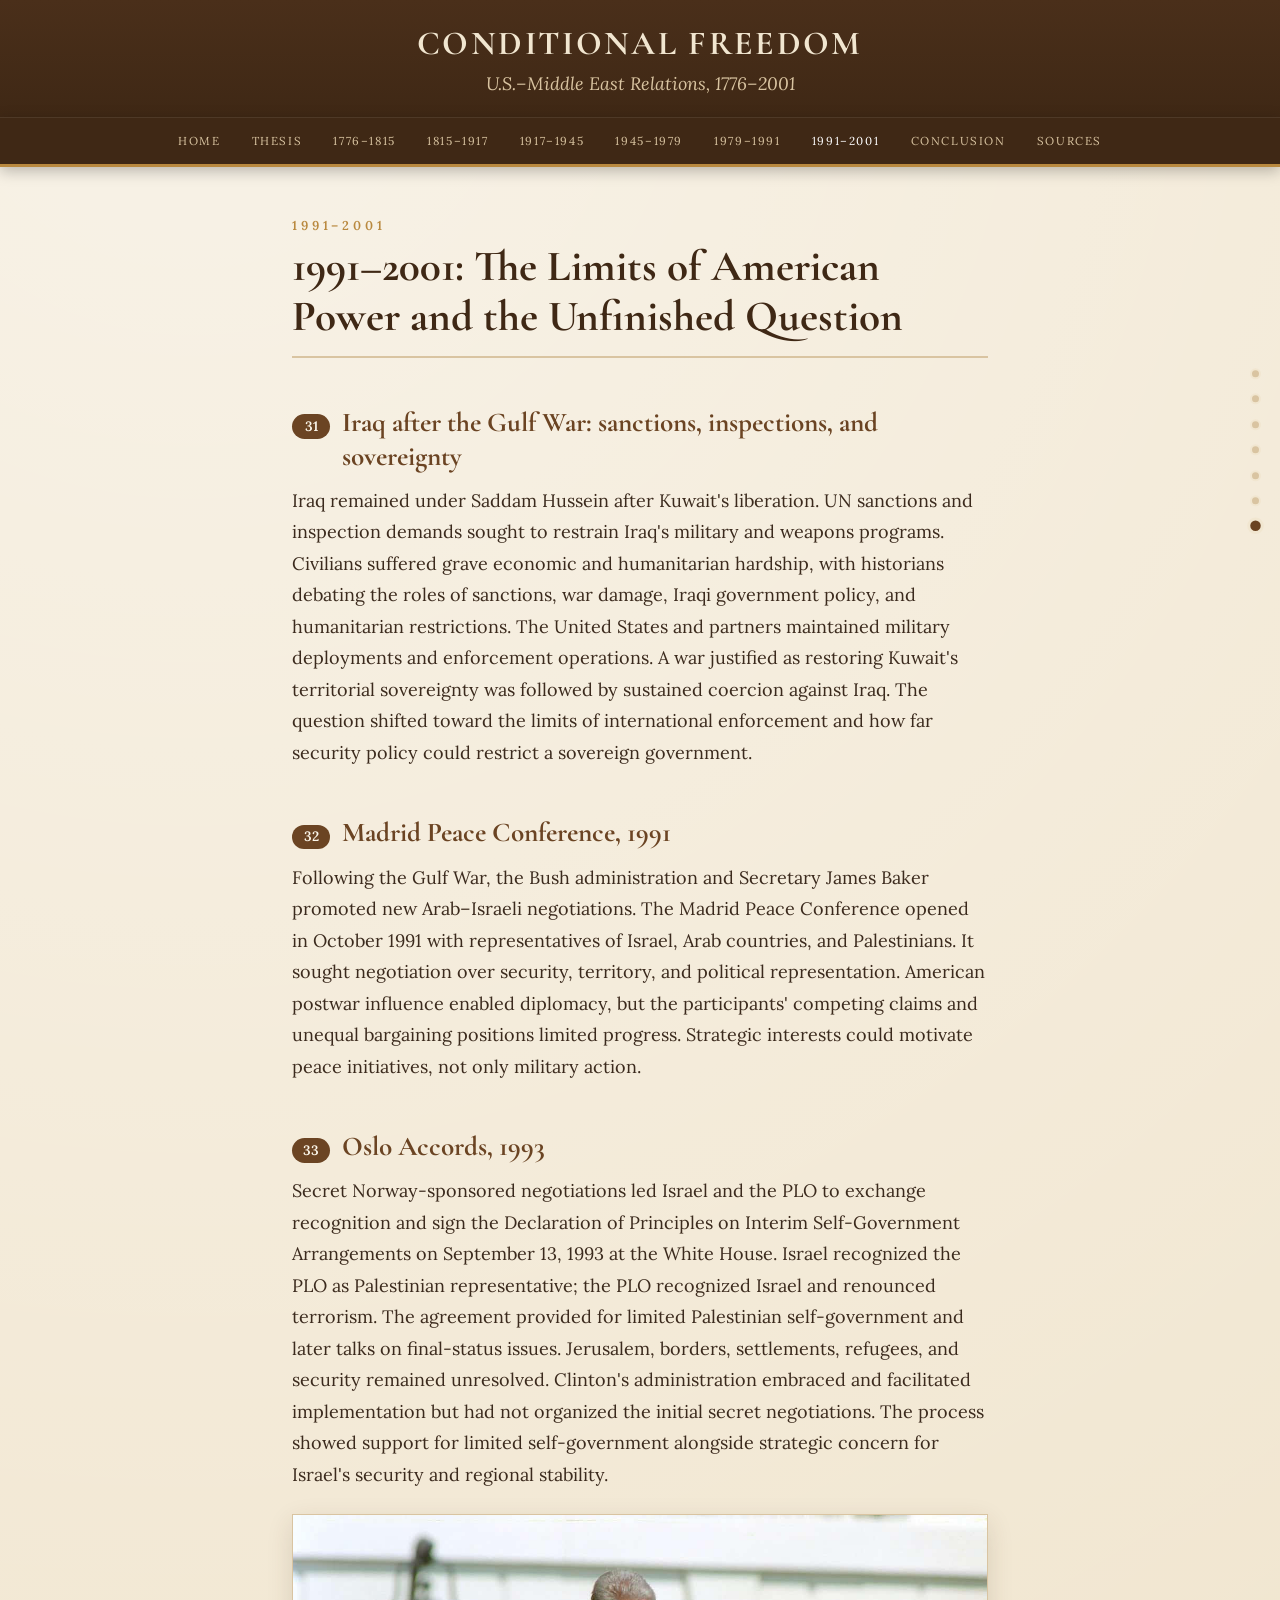
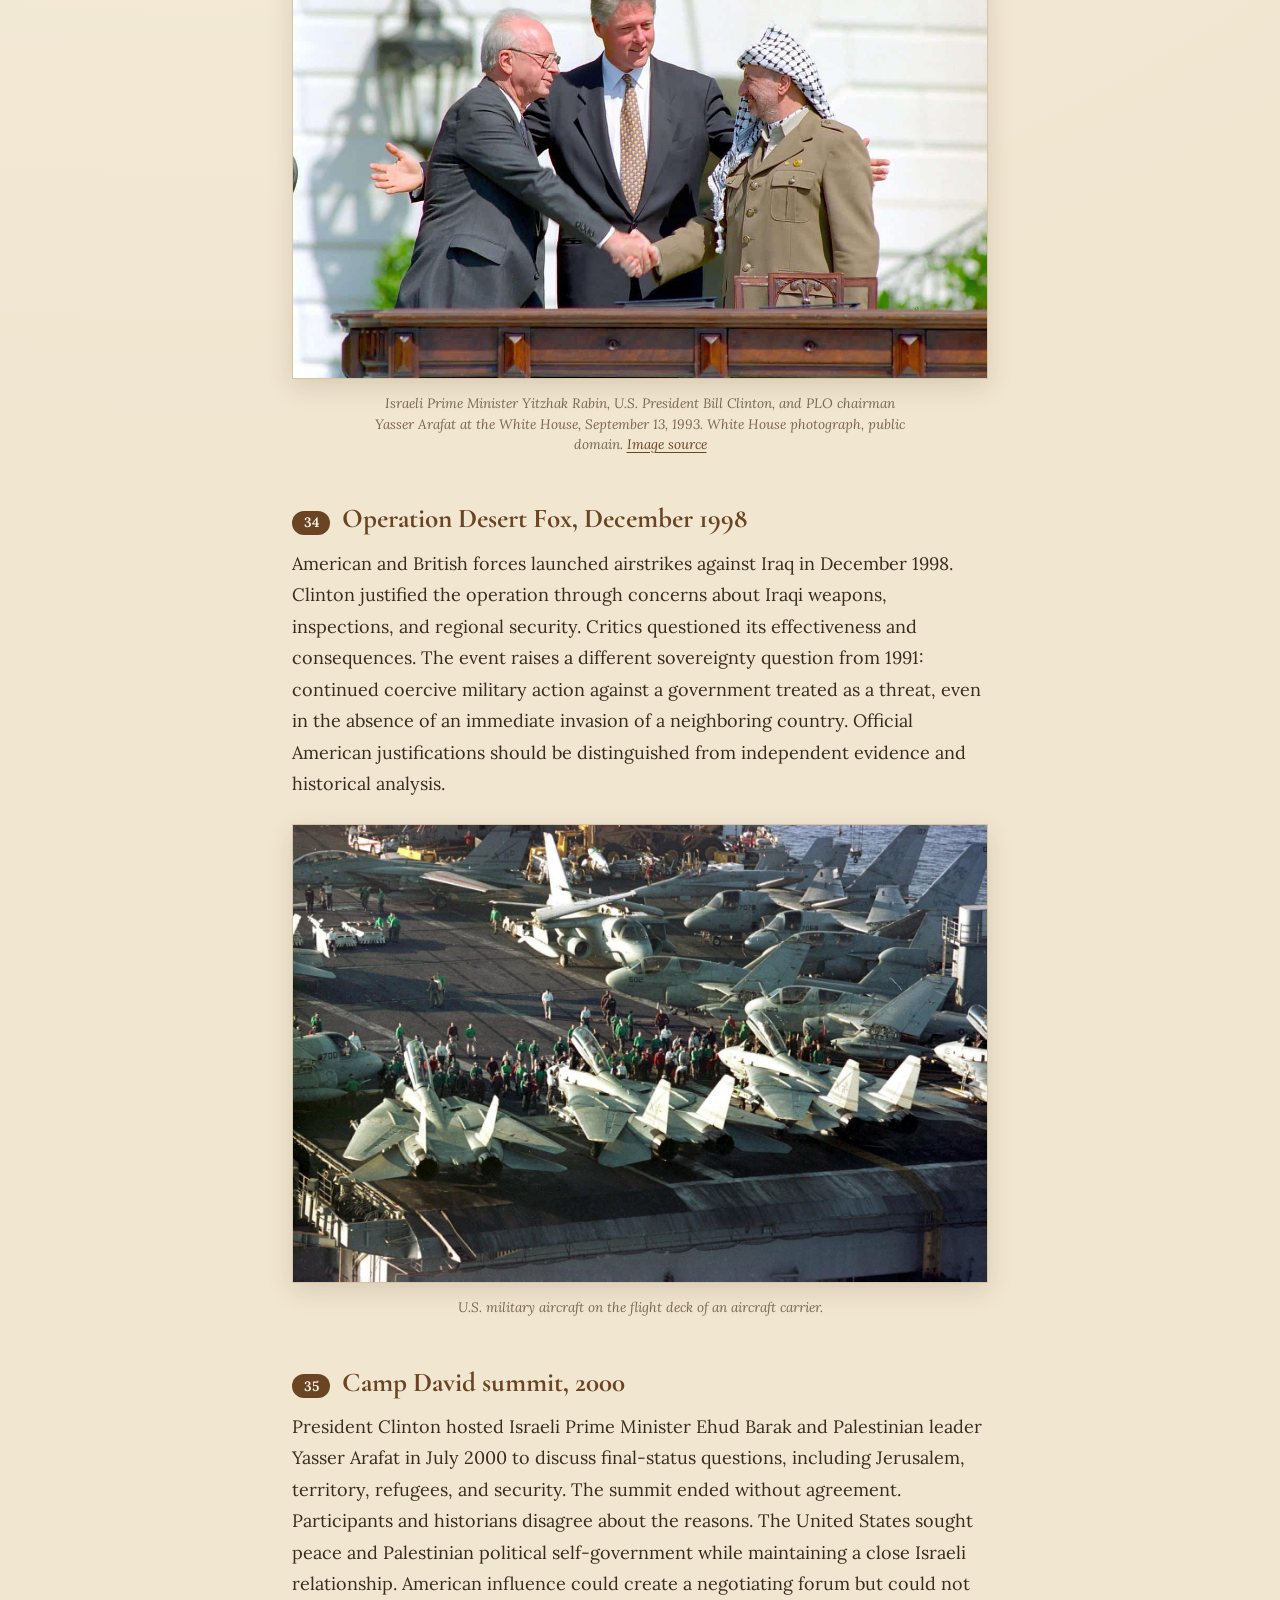
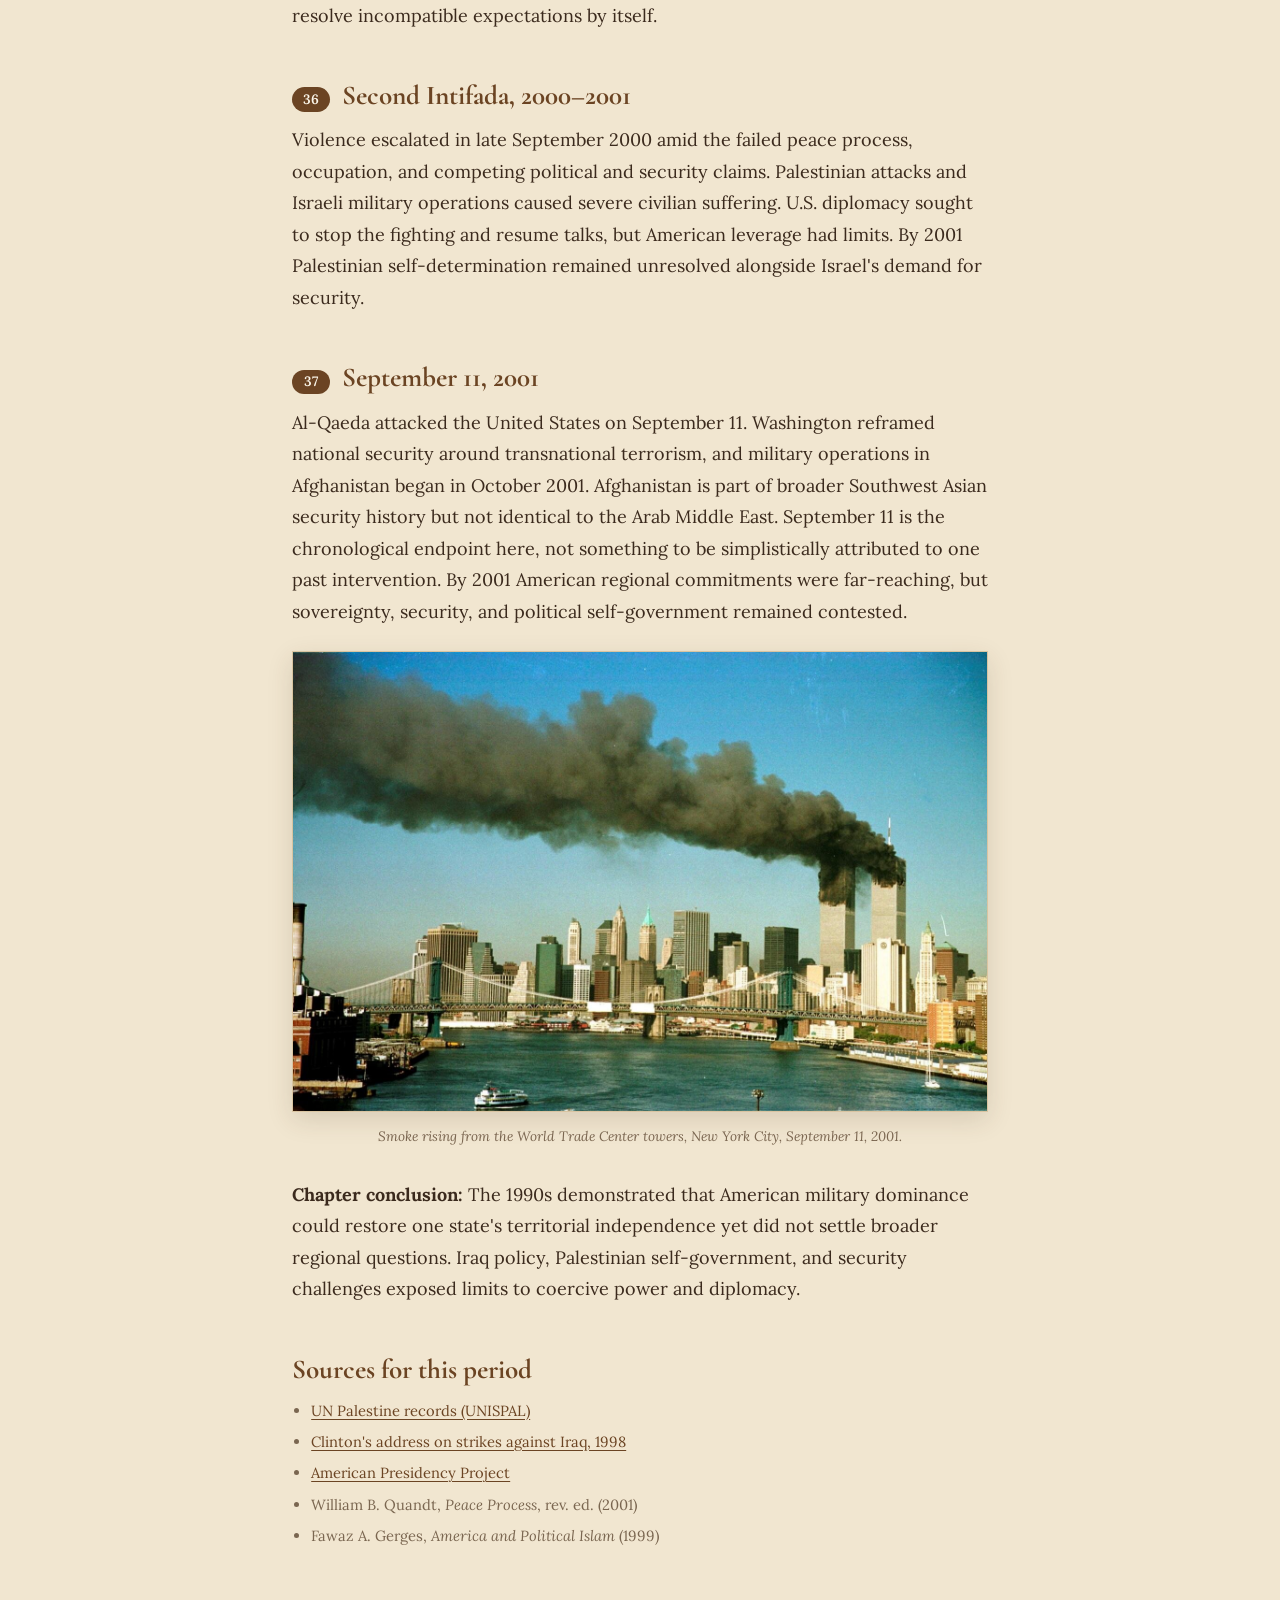
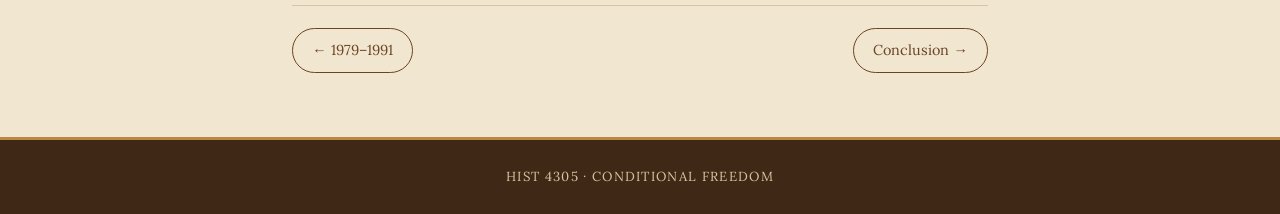
==== commit ff179e92: "Remove two sections from thesis page and renumber" ====
--- a/site/after-1991.html
+++ b/site/after-1991.html
@@ -38,18 +38,18 @@
     <p class="eyebrow">1991–2001</p>
     <h1>1991–2001: The Limits of American Power and the Unfinished Question</h1>
 
-    <section class="reveal" id="s33">
-      <h2><span class="num">33</span>Iraq after the Gulf War: sanctions, inspections, and sovereignty</h2>
+    <section class="reveal" id="s31">
+      <h2><span class="num">31</span>Iraq after the Gulf War: sanctions, inspections, and sovereignty</h2>
       <p>Iraq remained under Saddam Hussein after Kuwait's liberation. UN sanctions and inspection demands sought to restrain Iraq's military and weapons programs. Civilians suffered grave economic and humanitarian hardship, with historians debating the roles of sanctions, war damage, Iraqi government policy, and humanitarian restrictions. The United States and partners maintained military deployments and enforcement operations. A war justified as restoring Kuwait's territorial sovereignty was followed by sustained coercion against Iraq. The question shifted toward the limits of international enforcement and how far security policy could restrict a sovereign government.</p>
     </section>
 
-    <section class="reveal" id="s34">
-      <h2><span class="num">34</span>Madrid Peace Conference, 1991</h2>
+    <section class="reveal" id="s32">
+      <h2><span class="num">32</span>Madrid Peace Conference, 1991</h2>
       <p>Following the Gulf War, the Bush administration and Secretary James Baker promoted new Arab–Israeli negotiations. The Madrid Peace Conference opened in October 1991 with representatives of Israel, Arab countries, and Palestinians. It sought negotiation over security, territory, and political representation. American postwar influence enabled diplomacy, but the participants' competing claims and unequal bargaining positions limited progress. Strategic interests could motivate peace initiatives, not only military action.</p>
     </section>
 
-    <section class="reveal" id="s35">
-      <h2><span class="num">35</span>Oslo Accords, 1993</h2>
+    <section class="reveal" id="s33">
+      <h2><span class="num">33</span>Oslo Accords, 1993</h2>
       <p>Secret Norway-sponsored negotiations led Israel and the PLO to exchange recognition and sign the Declaration of Principles on Interim Self-Government Arrangements on September 13, 1993 at the White House. Israel recognized the PLO as Palestinian representative; the PLO recognized Israel and renounced terrorism. The agreement provided for limited Palestinian self-government and later talks on final-status issues. Jerusalem, borders, settlements, refugees, and security remained unresolved. Clinton's administration embraced and facilitated implementation but had not organized the initial secret negotiations. The process showed support for limited self-government alongside strategic concern for Israel's security and regional stability.</p>
       <figure>
         <img src="images/oslo-accords-1993.jpg" alt="Yitzhak Rabin and Yasser Arafat shaking hands as Bill Clinton looks on at the White House">
@@ -57,8 +57,8 @@
       </figure>
     </section>
 
-    <section class="reveal" id="s36">
-      <h2><span class="num">36</span>Operation Desert Fox, December 1998</h2>
+    <section class="reveal" id="s34">
+      <h2><span class="num">34</span>Operation Desert Fox, December 1998</h2>
       <p>American and British forces launched airstrikes against Iraq in December 1998. Clinton justified the operation through concerns about Iraqi weapons, inspections, and regional security. Critics questioned its effectiveness and consequences. The event raises a different sovereignty question from 1991: continued coercive military action against a government treated as a threat, even in the absence of an immediate invasion of a neighboring country. Official American justifications should be distinguished from independent evidence and historical analysis.</p>
       <figure>
         <img src="images/carrier-flight-deck.jpg" alt="U.S. military aircraft parked on the flight deck of an aircraft carrier">
@@ -66,18 +66,18 @@
       </figure>
     </section>
 
-    <section class="reveal" id="s37">
-      <h2><span class="num">37</span>Camp David summit, 2000</h2>
+    <section class="reveal" id="s35">
+      <h2><span class="num">35</span>Camp David summit, 2000</h2>
       <p>President Clinton hosted Israeli Prime Minister Ehud Barak and Palestinian leader Yasser Arafat in July 2000 to discuss final-status questions, including Jerusalem, territory, refugees, and security. The summit ended without agreement. Participants and historians disagree about the reasons. The United States sought peace and Palestinian political self-government while maintaining a close Israeli relationship. American influence could create a negotiating forum but could not resolve incompatible expectations by itself.</p>
     </section>
 
-    <section class="reveal" id="s38">
-      <h2><span class="num">38</span>Second Intifada, 2000–2001</h2>
+    <section class="reveal" id="s36">
+      <h2><span class="num">36</span>Second Intifada, 2000–2001</h2>
       <p>Violence escalated in late September 2000 amid the failed peace process, occupation, and competing political and security claims. Palestinian attacks and Israeli military operations caused severe civilian suffering. U.S. diplomacy sought to stop the fighting and resume talks, but American leverage had limits. By 2001 Palestinian self-determination remained unresolved alongside Israel's demand for security.</p>
     </section>
 
-    <section class="reveal" id="s39">
-      <h2><span class="num">39</span>September 11, 2001</h2>
+    <section class="reveal" id="s37">
+      <h2><span class="num">37</span>September 11, 2001</h2>
       <p>Al-Qaeda attacked the United States on September 11. Washington reframed national security around transnational terrorism, and military operations in Afghanistan began in October 2001. Afghanistan is part of broader Southwest Asian security history but not identical to the Arab Middle East. September 11 is the chronological endpoint here, not something to be simplistically attributed to one past intervention. By 2001 American regional commitments were far-reaching, but sovereignty, security, and political self-government remained contested.</p>
       <figure>
         <img src="images/september-11-2001.jpg" alt="Smoke rising from the World Trade Center towers above the New York City skyline">
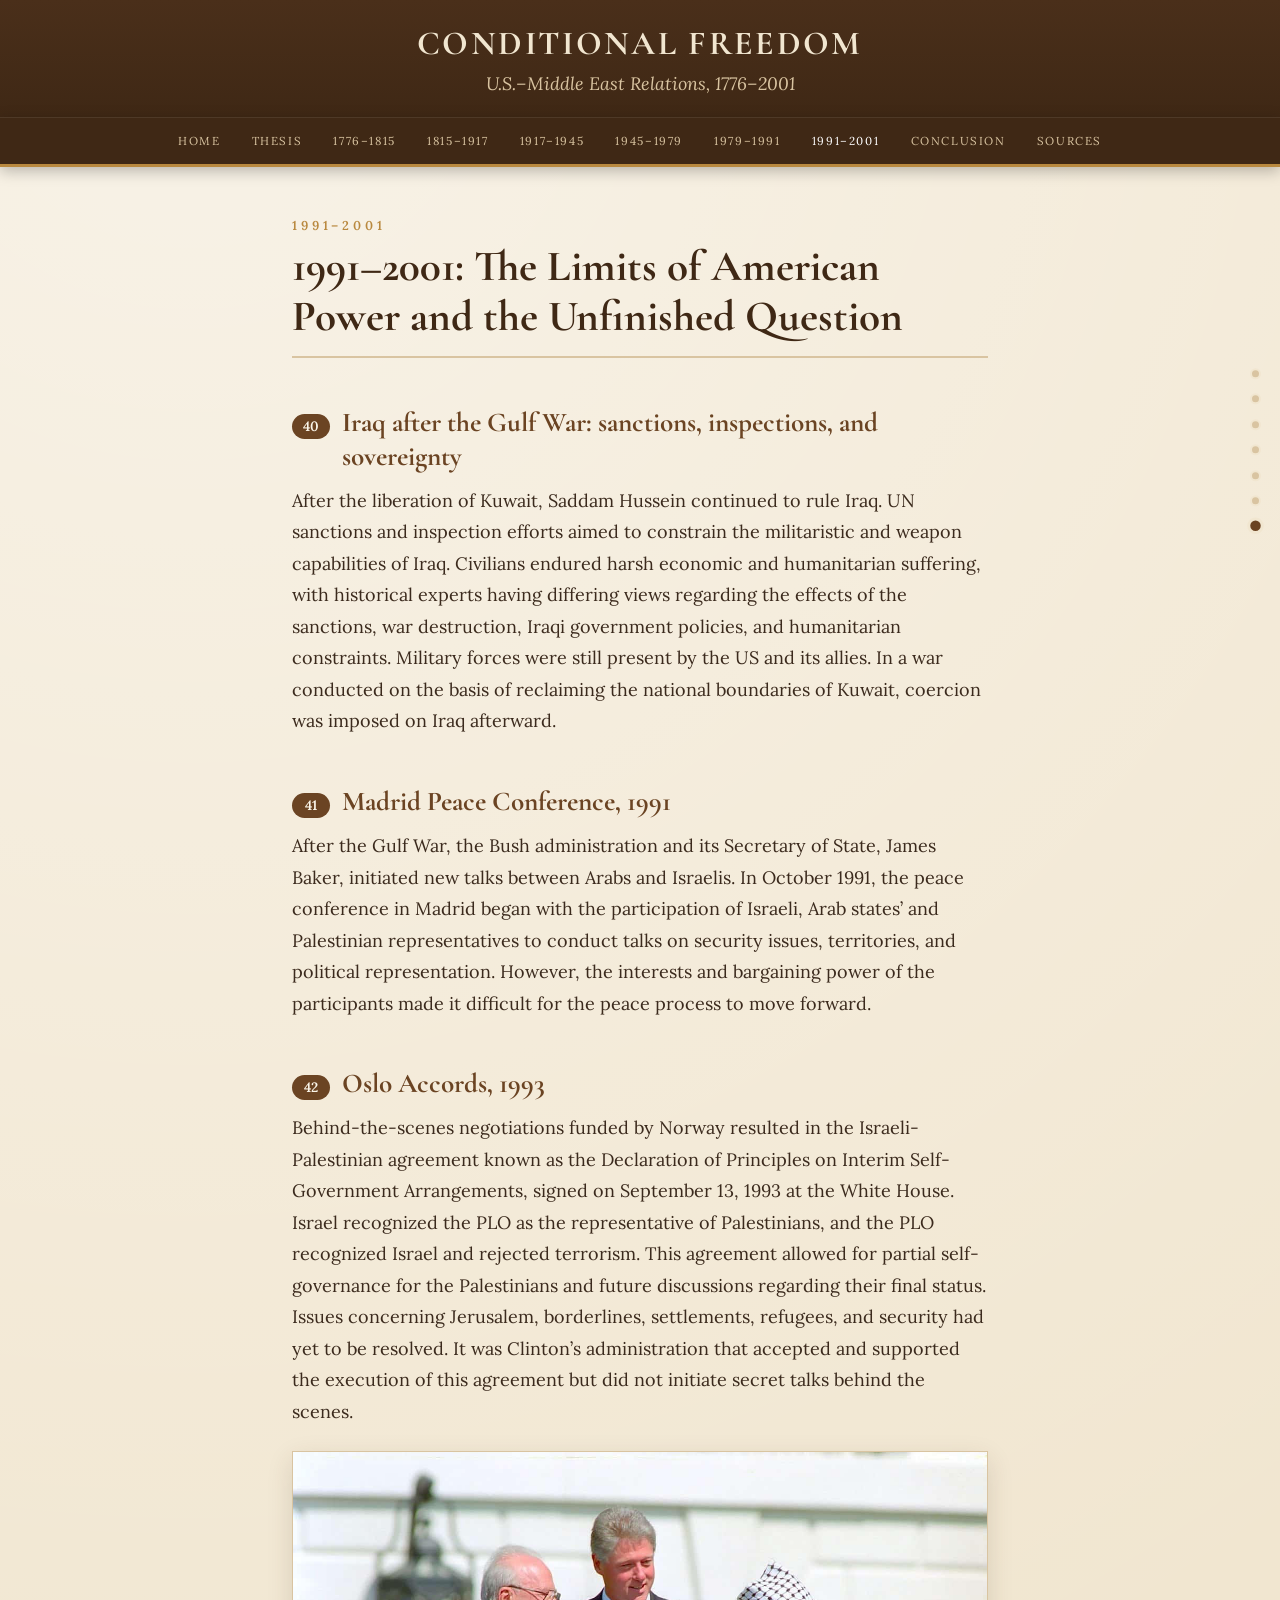
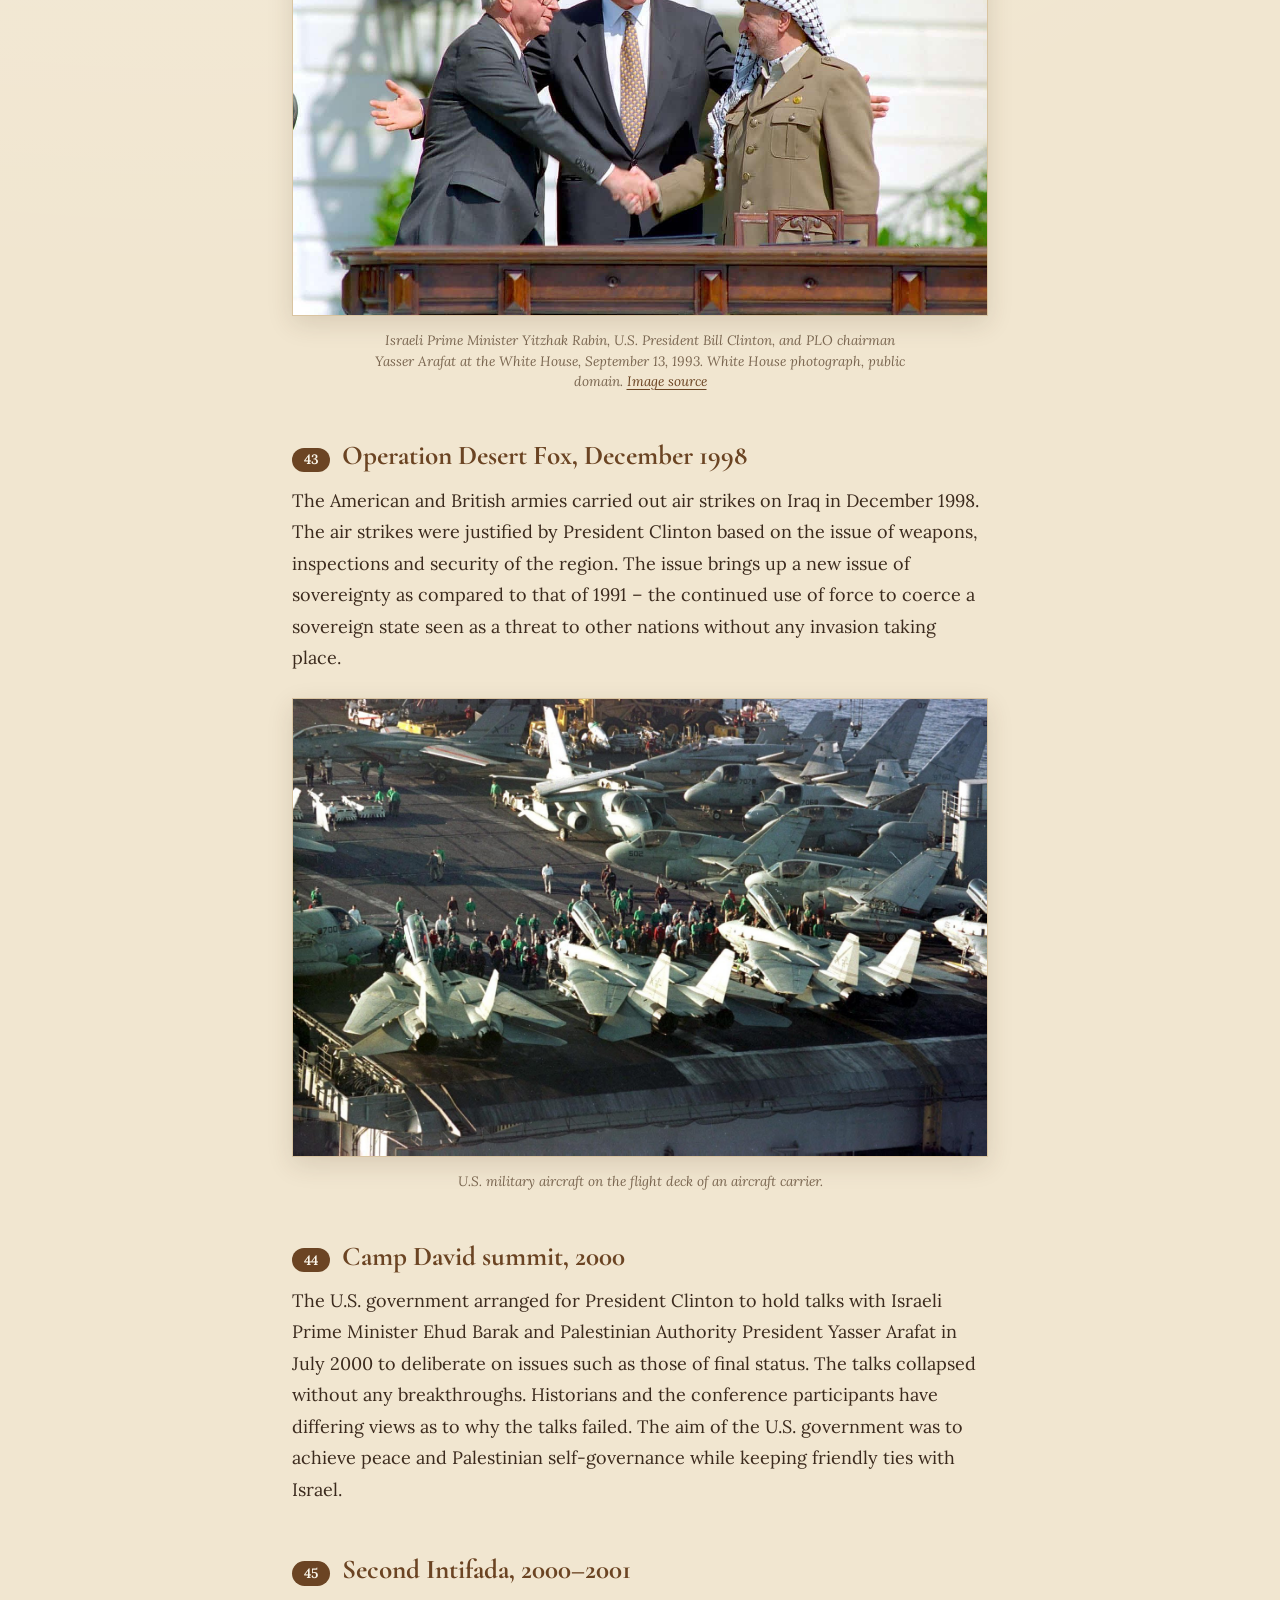
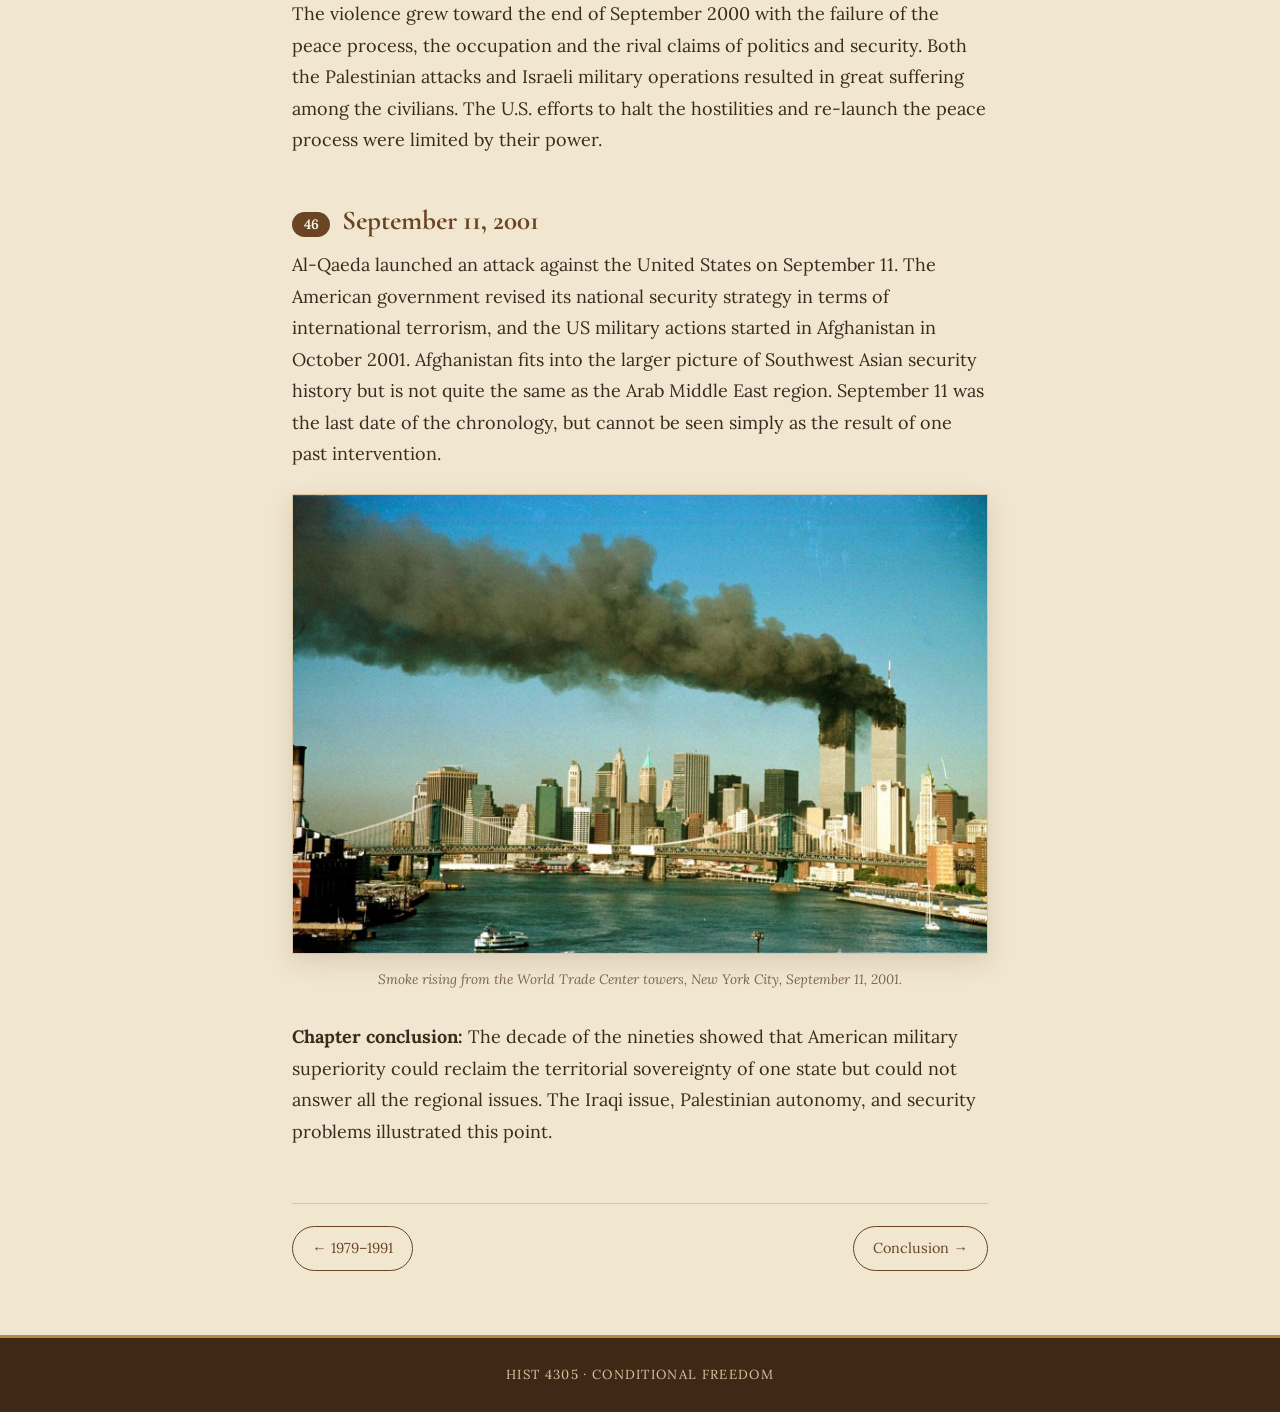
==== commit d98686d1: "Refactor content across multiple sections for clarity and conciseness; update historical context and" ====
--- a/site/after-1991.html
+++ b/site/after-1991.html
@@ -38,64 +38,55 @@
     <p class="eyebrow">1991–2001</p>
     <h1>1991–2001: The Limits of American Power and the Unfinished Question</h1>
 
-    <section class="reveal" id="s31">
-      <h2><span class="num">31</span>Iraq after the Gulf War: sanctions, inspections, and sovereignty</h2>
-      <p>Iraq remained under Saddam Hussein after Kuwait's liberation. UN sanctions and inspection demands sought to restrain Iraq's military and weapons programs. Civilians suffered grave economic and humanitarian hardship, with historians debating the roles of sanctions, war damage, Iraqi government policy, and humanitarian restrictions. The United States and partners maintained military deployments and enforcement operations. A war justified as restoring Kuwait's territorial sovereignty was followed by sustained coercion against Iraq. The question shifted toward the limits of international enforcement and how far security policy could restrict a sovereign government.</p>
+    <section class="reveal" id="s40">
+      <h2><span class="num">40</span>Iraq after the Gulf War: sanctions, inspections, and sovereignty</h2>
+      <p>After the liberation of Kuwait, Saddam Hussein continued to rule Iraq. UN sanctions and inspection efforts aimed to constrain the militaristic and weapon capabilities of Iraq. Civilians endured harsh economic and humanitarian suffering, with historical experts having differing views regarding the effects of the sanctions, war destruction, Iraqi government policies, and humanitarian constraints. Military forces were still present by the US and its allies. In a war conducted on the basis of reclaiming the national boundaries of Kuwait, coercion was imposed on Iraq afterward.</p>
     </section>
 
-    <section class="reveal" id="s32">
-      <h2><span class="num">32</span>Madrid Peace Conference, 1991</h2>
-      <p>Following the Gulf War, the Bush administration and Secretary James Baker promoted new Arab–Israeli negotiations. The Madrid Peace Conference opened in October 1991 with representatives of Israel, Arab countries, and Palestinians. It sought negotiation over security, territory, and political representation. American postwar influence enabled diplomacy, but the participants' competing claims and unequal bargaining positions limited progress. Strategic interests could motivate peace initiatives, not only military action.</p>
+    <section class="reveal" id="s41">
+      <h2><span class="num">41</span>Madrid Peace Conference, 1991</h2>
+      <p>After the Gulf War, the Bush administration and its Secretary of State, James Baker, initiated new talks between Arabs and Israelis. In October 1991, the peace conference in Madrid began with the participation of Israeli, Arab states’ and Palestinian representatives to conduct talks on security issues, territories, and political representation. However, the interests and bargaining power of the participants made it difficult for the peace process to move forward.</p>
     </section>
 
-    <section class="reveal" id="s33">
-      <h2><span class="num">33</span>Oslo Accords, 1993</h2>
-      <p>Secret Norway-sponsored negotiations led Israel and the PLO to exchange recognition and sign the Declaration of Principles on Interim Self-Government Arrangements on September 13, 1993 at the White House. Israel recognized the PLO as Palestinian representative; the PLO recognized Israel and renounced terrorism. The agreement provided for limited Palestinian self-government and later talks on final-status issues. Jerusalem, borders, settlements, refugees, and security remained unresolved. Clinton's administration embraced and facilitated implementation but had not organized the initial secret negotiations. The process showed support for limited self-government alongside strategic concern for Israel's security and regional stability.</p>
+    <section class="reveal" id="s42">
+      <h2><span class="num">42</span>Oslo Accords, 1993</h2>
+      <p>Behind-the-scenes negotiations funded by Norway resulted in the Israeli-Palestinian agreement known as the Declaration of Principles on Interim Self-Government Arrangements, signed on September 13, 1993 at the White House. Israel recognized the PLO as the representative of Palestinians, and the PLO recognized Israel and rejected terrorism. This agreement allowed for partial self-governance for the Palestinians and future discussions regarding their final status. Issues concerning Jerusalem, borderlines, settlements, refugees, and security had yet to be resolved. It was Clinton’s administration that accepted and supported the execution of this agreement but did not initiate secret talks behind the scenes.</p>
       <figure>
         <img src="images/oslo-accords-1993.jpg" alt="Yitzhak Rabin and Yasser Arafat shaking hands as Bill Clinton looks on at the White House">
         <figcaption>Israeli Prime Minister Yitzhak Rabin, U.S. President Bill Clinton, and PLO chairman Yasser Arafat at the White House, September 13, 1993. White House photograph, public domain. <a href="https://commons.wikimedia.org/wiki/File:Bill_Clinton,_Yitzhak_Rabin,_Yasser_Arafat_at_the_White_House_1993-09-13.jpg">Image source</a></figcaption>
       </figure>
     </section>
 
-    <section class="reveal" id="s34">
-      <h2><span class="num">34</span>Operation Desert Fox, December 1998</h2>
-      <p>American and British forces launched airstrikes against Iraq in December 1998. Clinton justified the operation through concerns about Iraqi weapons, inspections, and regional security. Critics questioned its effectiveness and consequences. The event raises a different sovereignty question from 1991: continued coercive military action against a government treated as a threat, even in the absence of an immediate invasion of a neighboring country. Official American justifications should be distinguished from independent evidence and historical analysis.</p>
+    <section class="reveal" id="s43">
+      <h2><span class="num">43</span>Operation Desert Fox, December 1998</h2>
+      <p>The American and British armies carried out air strikes on Iraq in December 1998. The air strikes were justified by President Clinton based on the issue of weapons, inspections and security of the region. The issue brings up a new issue of sovereignty as compared to that of 1991 – the continued use of force to coerce a sovereign state seen as a threat to other nations without any invasion taking place.</p>
       <figure>
         <img src="images/carrier-flight-deck.jpg" alt="U.S. military aircraft parked on the flight deck of an aircraft carrier">
         <figcaption>U.S. military aircraft on the flight deck of an aircraft carrier.</figcaption>
       </figure>
     </section>
 
-    <section class="reveal" id="s35">
-      <h2><span class="num">35</span>Camp David summit, 2000</h2>
-      <p>President Clinton hosted Israeli Prime Minister Ehud Barak and Palestinian leader Yasser Arafat in July 2000 to discuss final-status questions, including Jerusalem, territory, refugees, and security. The summit ended without agreement. Participants and historians disagree about the reasons. The United States sought peace and Palestinian political self-government while maintaining a close Israeli relationship. American influence could create a negotiating forum but could not resolve incompatible expectations by itself.</p>
+    <section class="reveal" id="s44">
+      <h2><span class="num">44</span>Camp David summit, 2000</h2>
+      <p>The U.S. government arranged for President Clinton to hold talks with Israeli Prime Minister Ehud Barak and Palestinian Authority President Yasser Arafat in July 2000 to deliberate on issues such as those of final status. The talks collapsed without any breakthroughs. Historians and the conference participants have differing views as to why the talks failed. The aim of the U.S. government was to achieve peace and Palestinian self-governance while keeping friendly ties with Israel.</p>
     </section>
 
-    <section class="reveal" id="s36">
-      <h2><span class="num">36</span>Second Intifada, 2000–2001</h2>
-      <p>Violence escalated in late September 2000 amid the failed peace process, occupation, and competing political and security claims. Palestinian attacks and Israeli military operations caused severe civilian suffering. U.S. diplomacy sought to stop the fighting and resume talks, but American leverage had limits. By 2001 Palestinian self-determination remained unresolved alongside Israel's demand for security.</p>
+    <section class="reveal" id="s45">
+      <h2><span class="num">45</span>Second Intifada, 2000–2001</h2>
+      <p>The violence grew toward the end of September 2000 with the failure of the peace process, the occupation and the rival claims of politics and security. Both the Palestinian attacks and Israeli military operations resulted in great suffering among the civilians. The U.S. efforts to halt the hostilities and re-launch the peace process were limited by their power.</p>
     </section>
 
-    <section class="reveal" id="s37">
-      <h2><span class="num">37</span>September 11, 2001</h2>
-      <p>Al-Qaeda attacked the United States on September 11. Washington reframed national security around transnational terrorism, and military operations in Afghanistan began in October 2001. Afghanistan is part of broader Southwest Asian security history but not identical to the Arab Middle East. September 11 is the chronological endpoint here, not something to be simplistically attributed to one past intervention. By 2001 American regional commitments were far-reaching, but sovereignty, security, and political self-government remained contested.</p>
+    <section class="reveal" id="s46">
+      <h2><span class="num">46</span>September 11, 2001</h2>
+      <p>Al-Qaeda launched an attack against the United States on September 11. The American government revised its national security strategy in terms of international terrorism, and the US military actions started in Afghanistan in October 2001. Afghanistan fits into the larger picture of Southwest Asian security history but is not quite the same as the Arab Middle East region. September 11 was the last date of the chronology, but cannot be seen simply as the result of one past intervention.</p>
       <figure>
         <img src="images/september-11-2001.jpg" alt="Smoke rising from the World Trade Center towers above the New York City skyline">
         <figcaption>Smoke rising from the World Trade Center towers, New York City, September 11, 2001.</figcaption>
       </figure>
-      <p><b>Chapter conclusion:</b> The 1990s demonstrated that American military dominance could restore one state's territorial independence yet did not settle broader regional questions. Iraq policy, Palestinian self-government, and security challenges exposed limits to coercive power and diplomacy.</p>
+      <p><b>Chapter conclusion:</b> The decade of the nineties showed that American military superiority could reclaim the territorial sovereignty of one state but could not answer all the regional issues. The Iraqi issue, Palestinian autonomy, and security problems illustrated this point.</p>
     </section>
 
-    <section class="reveal">
-      <h2 class="plain">Sources for this period</h2>
-      <ul class="src">
-      <li><a href="https://www.un.org/unispal/data-collection/">UN Palestine records (UNISPAL)</a></li>
-      <li><a href="https://www.presidency.ucsb.edu/documents/address-the-nation-announcing-military-strikes-iraq">Clinton&#x27;s address on strikes against Iraq, 1998</a></li>
-      <li><a href="https://www.presidency.ucsb.edu/">American Presidency Project</a></li>
-      <li>William B. Quandt, <i>Peace Process</i>, rev. ed. (2001)</li>
-      <li>Fawaz A. Gerges, <i>America and Political Islam</i> (1999)</li>
-      </ul>
-    </section>
+    
     <div class="pager">
       <span><a href="gulf-war.html">&larr; 1979–1991</a></span>
       <span><a href="conclusion.html">Conclusion &rarr;</a></span>
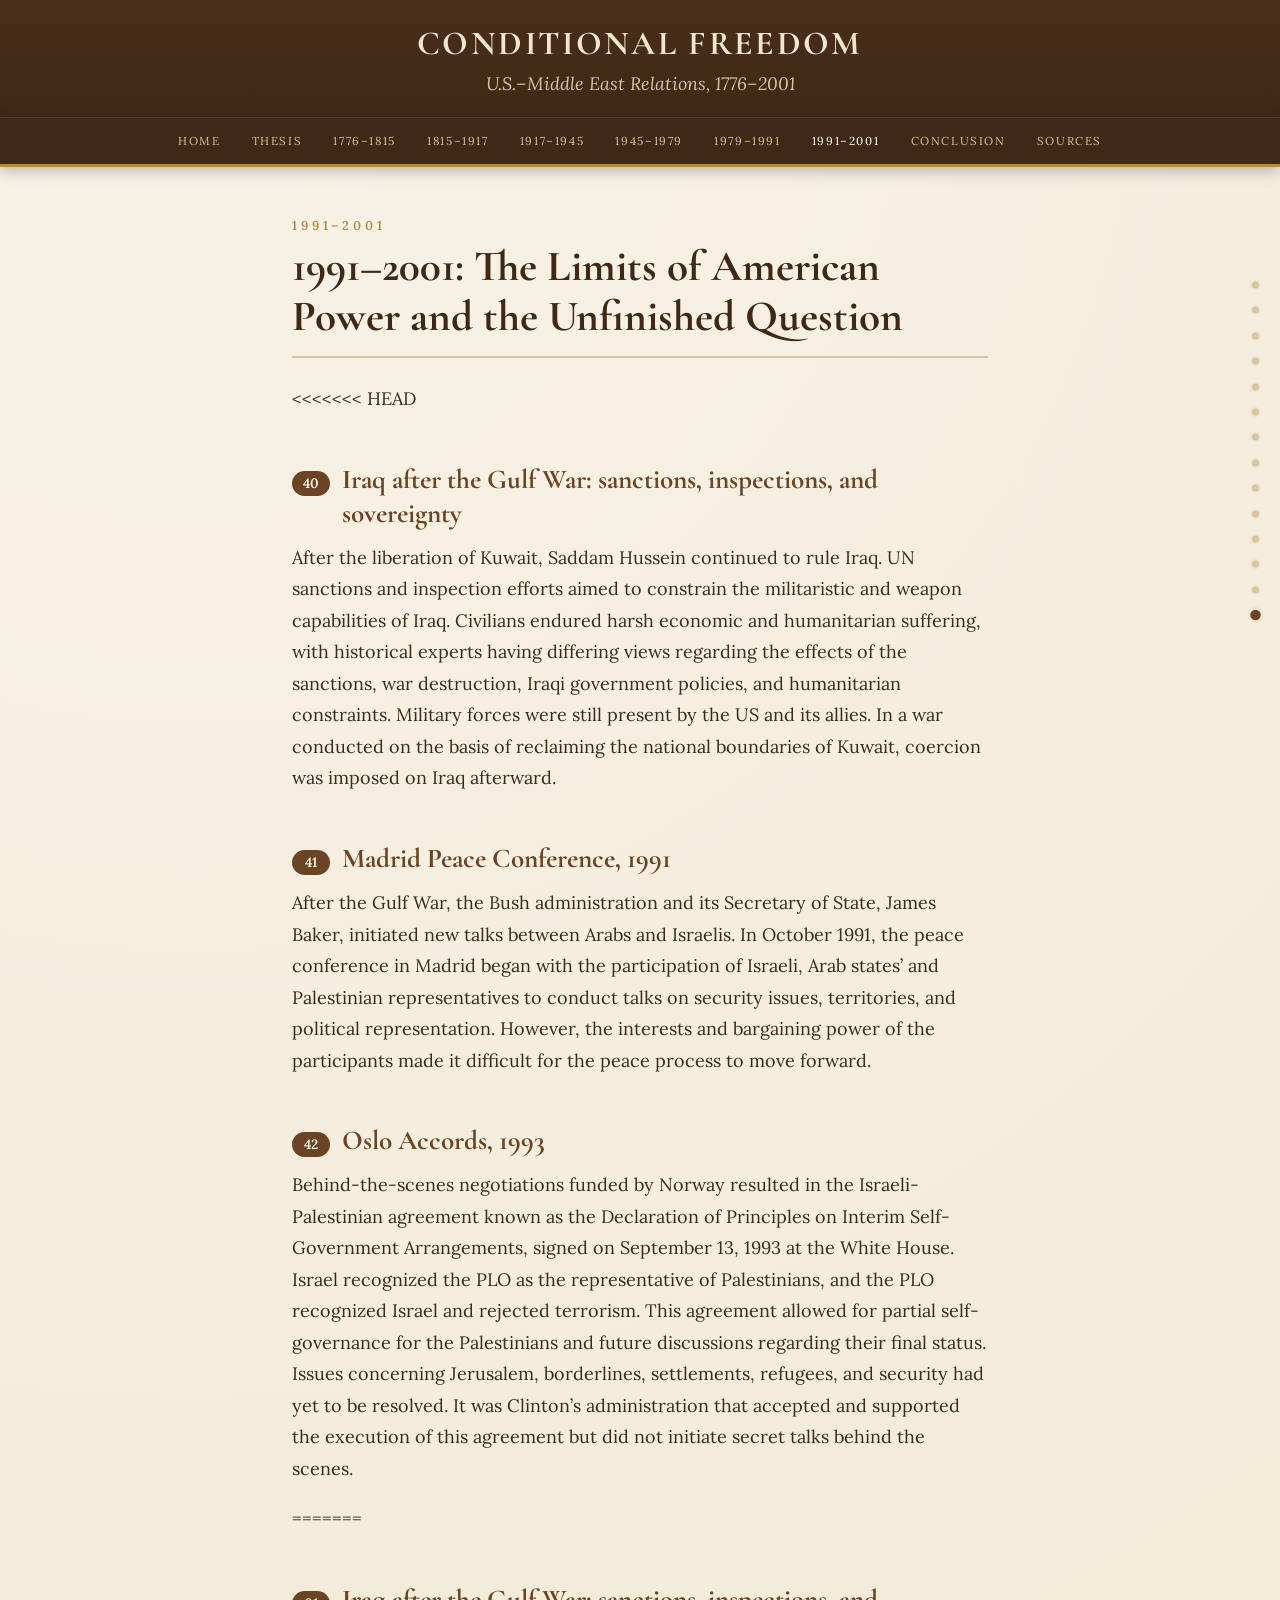
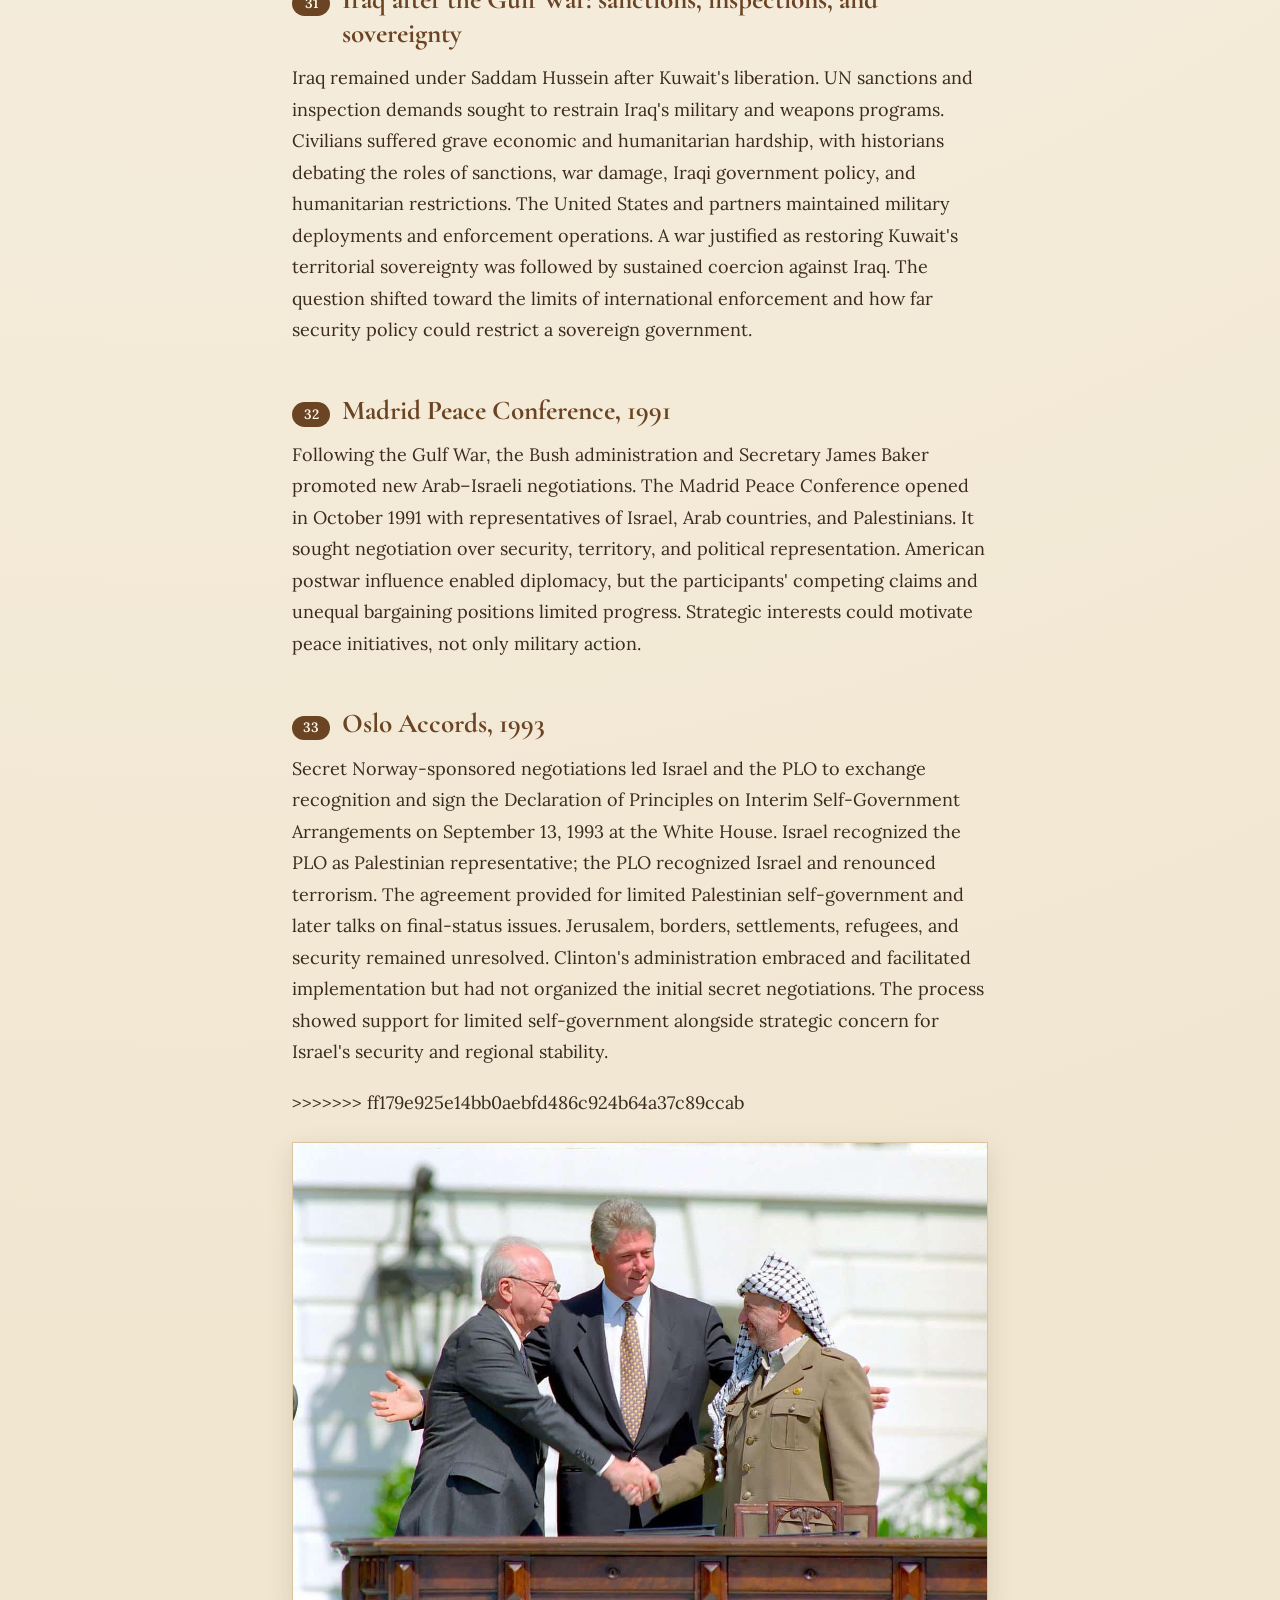
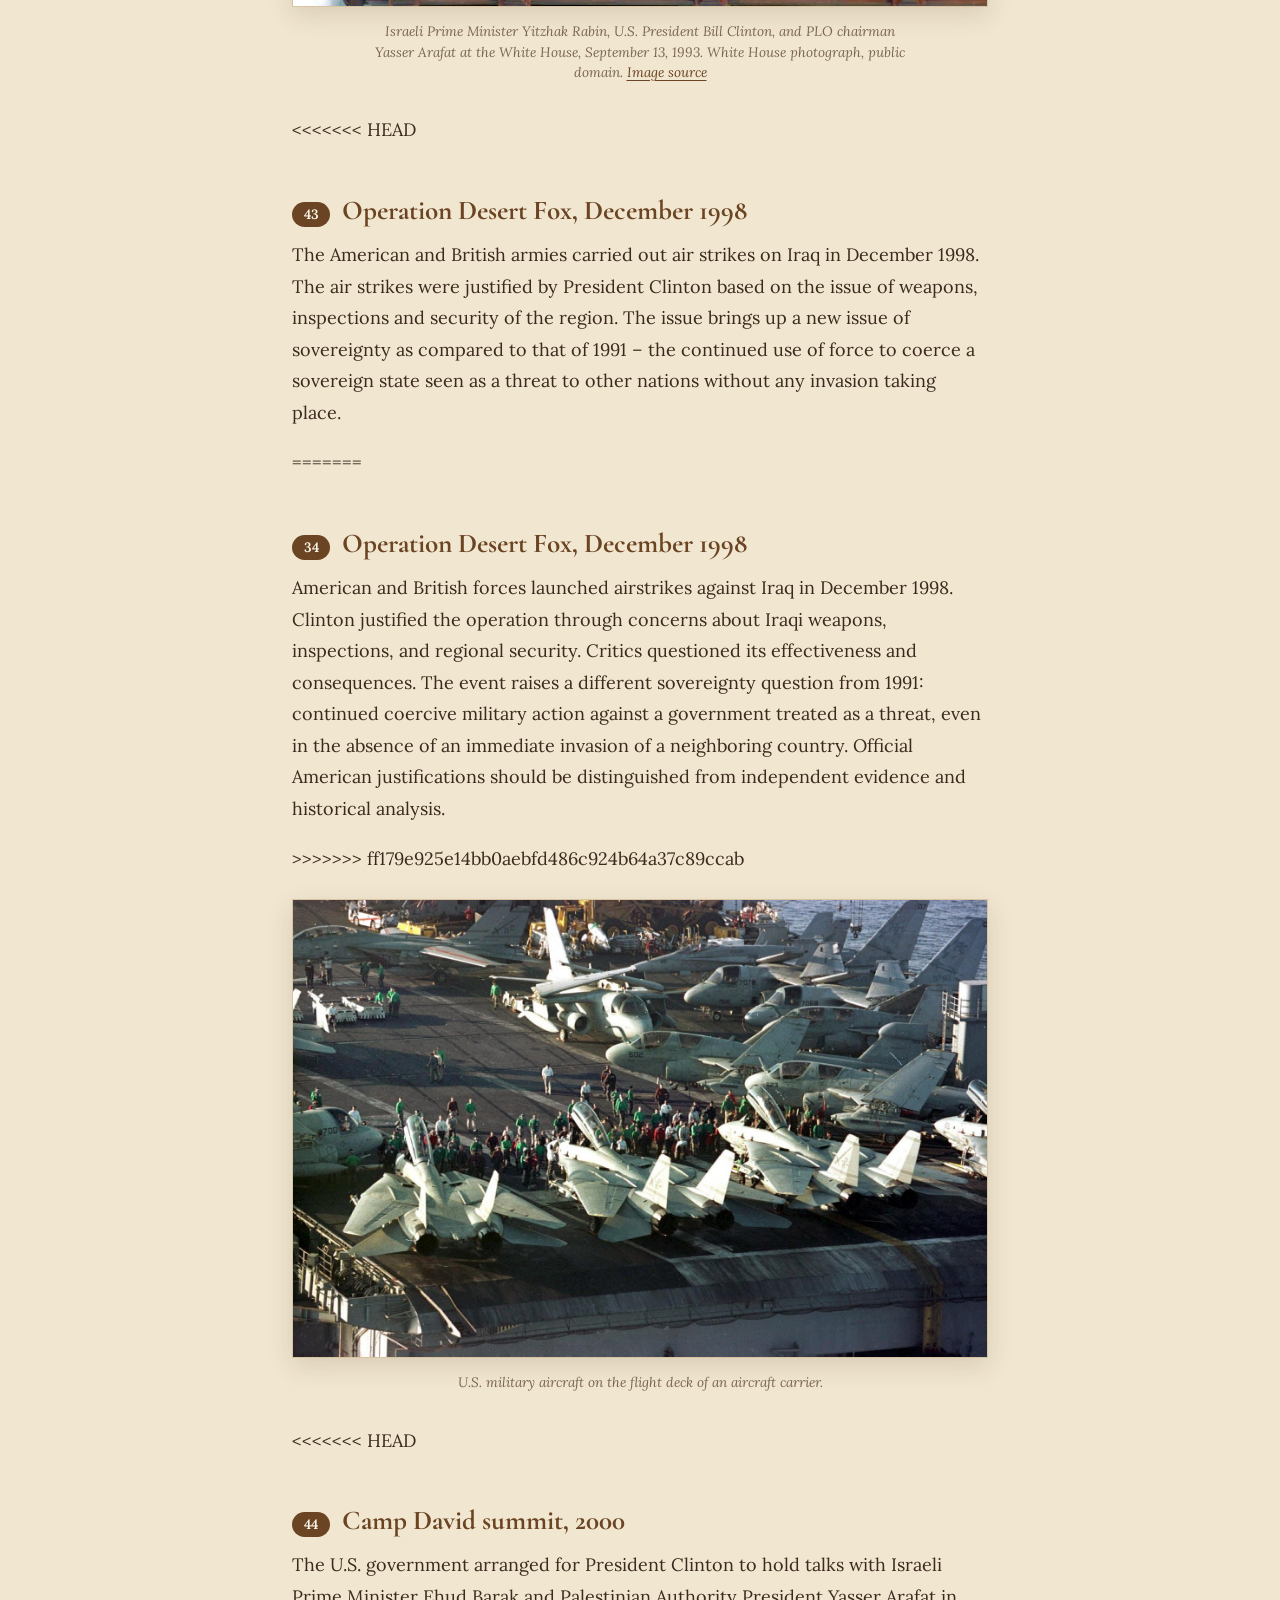
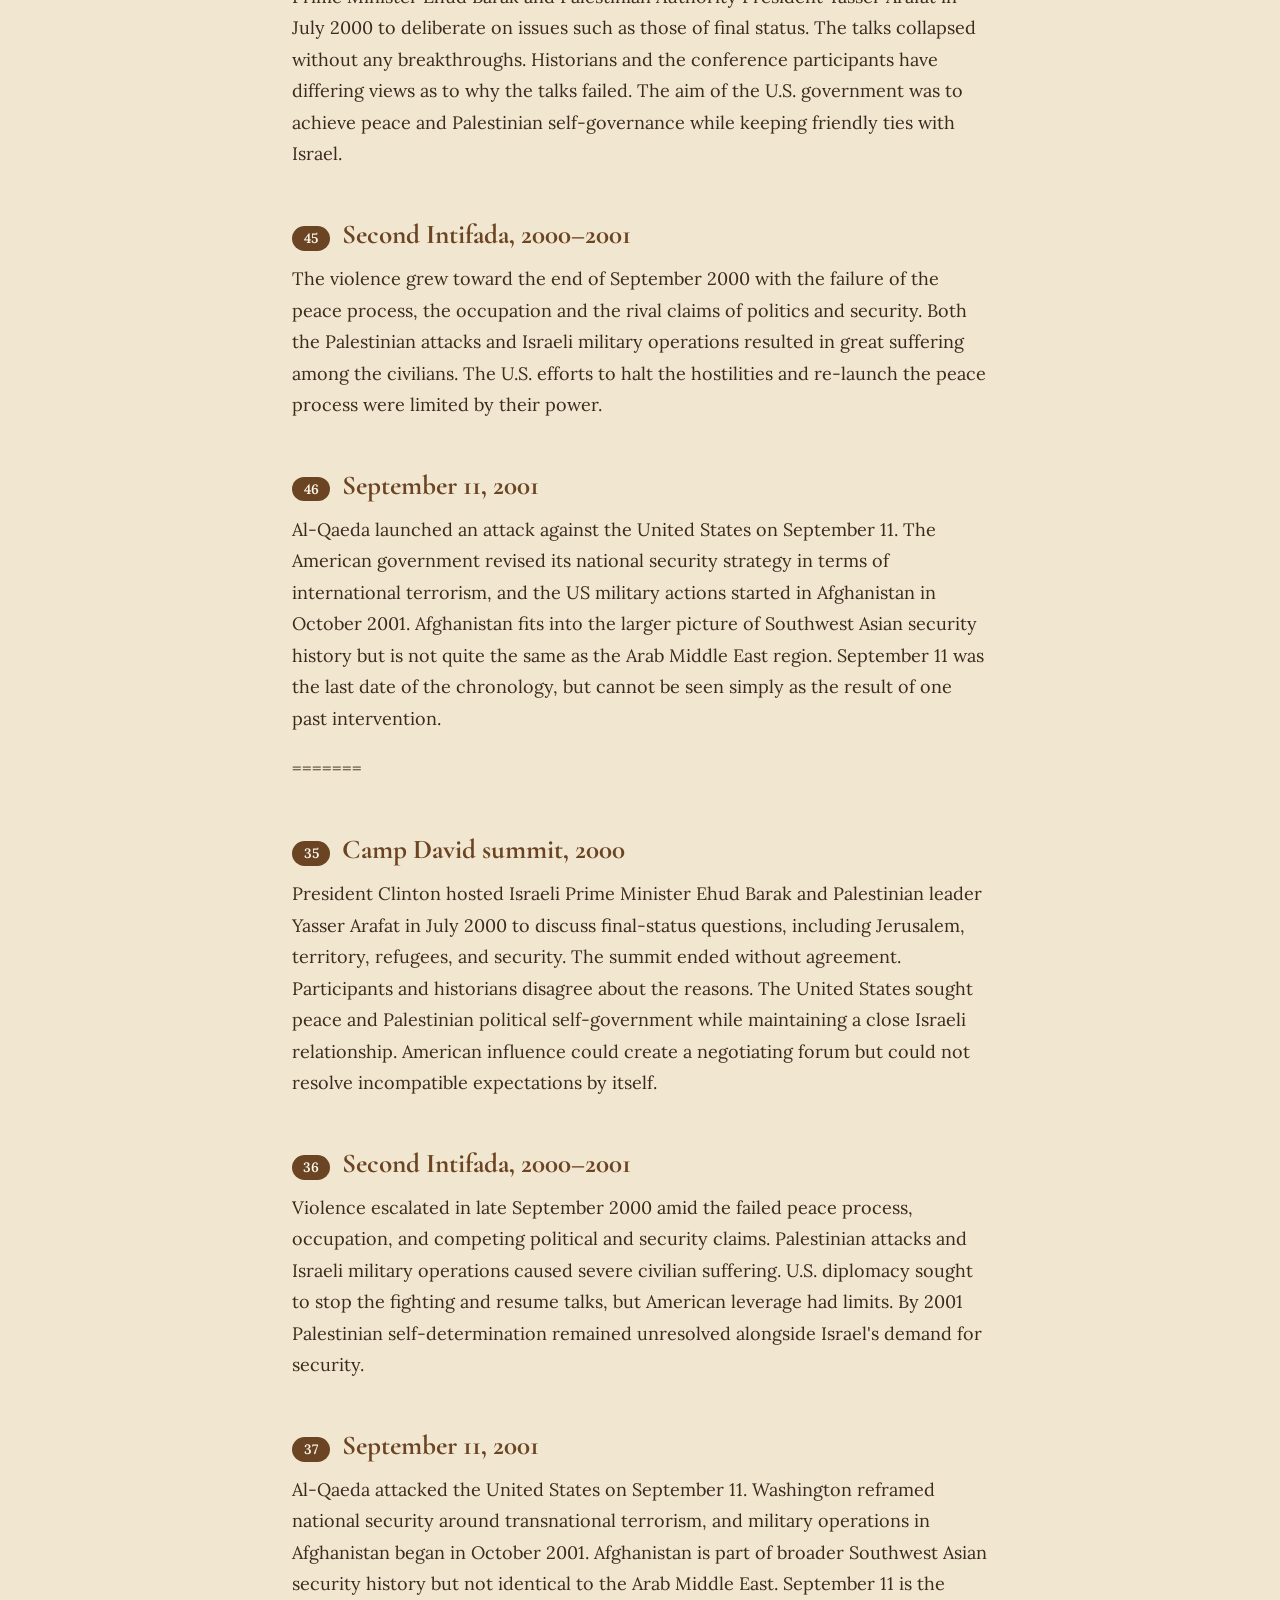
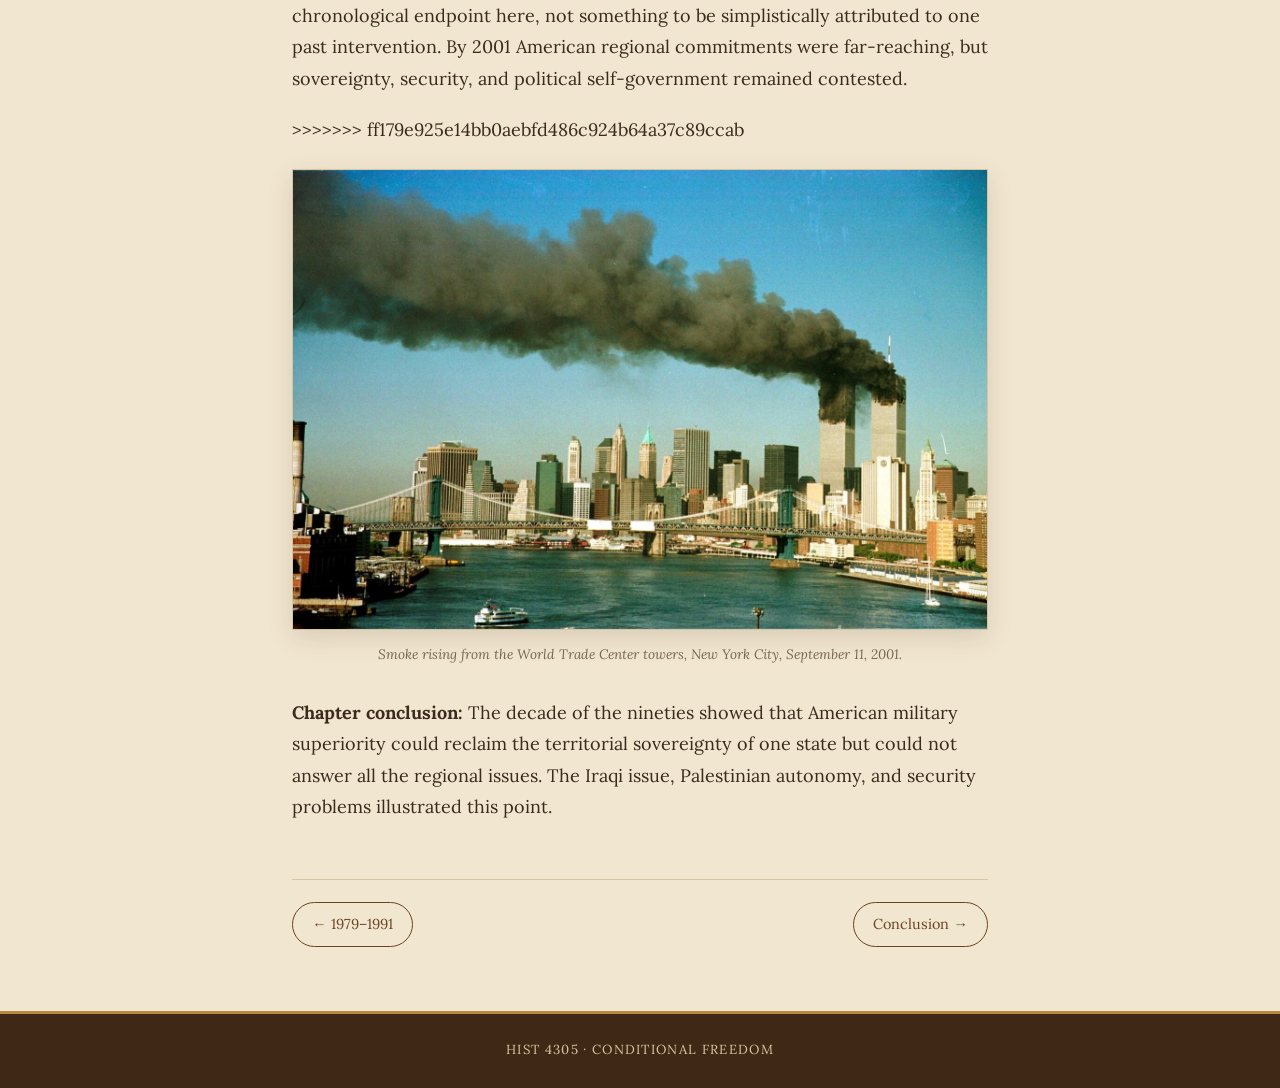
==== commit 10b84ed5: "final commit" ====
--- a/site/after-1991.html
+++ b/site/after-1991.html
@@ -38,6 +38,7 @@
     <p class="eyebrow">1991–2001</p>
     <h1>1991–2001: The Limits of American Power and the Unfinished Question</h1>
 
+<<<<<<< HEAD
     <section class="reveal" id="s40">
       <h2><span class="num">40</span>Iraq after the Gulf War: sanctions, inspections, and sovereignty</h2>
       <p>After the liberation of Kuwait, Saddam Hussein continued to rule Iraq. UN sanctions and inspection efforts aimed to constrain the militaristic and weapon capabilities of Iraq. Civilians endured harsh economic and humanitarian suffering, with historical experts having differing views regarding the effects of the sanctions, war destruction, Iraqi government policies, and humanitarian constraints. Military forces were still present by the US and its allies. In a war conducted on the basis of reclaiming the national boundaries of Kuwait, coercion was imposed on Iraq afterward.</p>
@@ -51,21 +52,43 @@
     <section class="reveal" id="s42">
       <h2><span class="num">42</span>Oslo Accords, 1993</h2>
       <p>Behind-the-scenes negotiations funded by Norway resulted in the Israeli-Palestinian agreement known as the Declaration of Principles on Interim Self-Government Arrangements, signed on September 13, 1993 at the White House. Israel recognized the PLO as the representative of Palestinians, and the PLO recognized Israel and rejected terrorism. This agreement allowed for partial self-governance for the Palestinians and future discussions regarding their final status. Issues concerning Jerusalem, borderlines, settlements, refugees, and security had yet to be resolved. It was Clinton’s administration that accepted and supported the execution of this agreement but did not initiate secret talks behind the scenes.</p>
+=======
+    <section class="reveal" id="s31">
+      <h2><span class="num">31</span>Iraq after the Gulf War: sanctions, inspections, and sovereignty</h2>
+      <p>Iraq remained under Saddam Hussein after Kuwait's liberation. UN sanctions and inspection demands sought to restrain Iraq's military and weapons programs. Civilians suffered grave economic and humanitarian hardship, with historians debating the roles of sanctions, war damage, Iraqi government policy, and humanitarian restrictions. The United States and partners maintained military deployments and enforcement operations. A war justified as restoring Kuwait's territorial sovereignty was followed by sustained coercion against Iraq. The question shifted toward the limits of international enforcement and how far security policy could restrict a sovereign government.</p>
+    </section>
+
+    <section class="reveal" id="s32">
+      <h2><span class="num">32</span>Madrid Peace Conference, 1991</h2>
+      <p>Following the Gulf War, the Bush administration and Secretary James Baker promoted new Arab–Israeli negotiations. The Madrid Peace Conference opened in October 1991 with representatives of Israel, Arab countries, and Palestinians. It sought negotiation over security, territory, and political representation. American postwar influence enabled diplomacy, but the participants' competing claims and unequal bargaining positions limited progress. Strategic interests could motivate peace initiatives, not only military action.</p>
+    </section>
+
+    <section class="reveal" id="s33">
+      <h2><span class="num">33</span>Oslo Accords, 1993</h2>
+      <p>Secret Norway-sponsored negotiations led Israel and the PLO to exchange recognition and sign the Declaration of Principles on Interim Self-Government Arrangements on September 13, 1993 at the White House. Israel recognized the PLO as Palestinian representative; the PLO recognized Israel and renounced terrorism. The agreement provided for limited Palestinian self-government and later talks on final-status issues. Jerusalem, borders, settlements, refugees, and security remained unresolved. Clinton's administration embraced and facilitated implementation but had not organized the initial secret negotiations. The process showed support for limited self-government alongside strategic concern for Israel's security and regional stability.</p>
+>>>>>>> ff179e925e14bb0aebfd486c924b64a37c89ccab
       <figure>
         <img src="images/oslo-accords-1993.jpg" alt="Yitzhak Rabin and Yasser Arafat shaking hands as Bill Clinton looks on at the White House">
         <figcaption>Israeli Prime Minister Yitzhak Rabin, U.S. President Bill Clinton, and PLO chairman Yasser Arafat at the White House, September 13, 1993. White House photograph, public domain. <a href="https://commons.wikimedia.org/wiki/File:Bill_Clinton,_Yitzhak_Rabin,_Yasser_Arafat_at_the_White_House_1993-09-13.jpg">Image source</a></figcaption>
       </figure>
     </section>
 
+<<<<<<< HEAD
     <section class="reveal" id="s43">
       <h2><span class="num">43</span>Operation Desert Fox, December 1998</h2>
       <p>The American and British armies carried out air strikes on Iraq in December 1998. The air strikes were justified by President Clinton based on the issue of weapons, inspections and security of the region. The issue brings up a new issue of sovereignty as compared to that of 1991 – the continued use of force to coerce a sovereign state seen as a threat to other nations without any invasion taking place.</p>
+=======
+    <section class="reveal" id="s34">
+      <h2><span class="num">34</span>Operation Desert Fox, December 1998</h2>
+      <p>American and British forces launched airstrikes against Iraq in December 1998. Clinton justified the operation through concerns about Iraqi weapons, inspections, and regional security. Critics questioned its effectiveness and consequences. The event raises a different sovereignty question from 1991: continued coercive military action against a government treated as a threat, even in the absence of an immediate invasion of a neighboring country. Official American justifications should be distinguished from independent evidence and historical analysis.</p>
+>>>>>>> ff179e925e14bb0aebfd486c924b64a37c89ccab
       <figure>
         <img src="images/carrier-flight-deck.jpg" alt="U.S. military aircraft parked on the flight deck of an aircraft carrier">
         <figcaption>U.S. military aircraft on the flight deck of an aircraft carrier.</figcaption>
       </figure>
     </section>
 
+<<<<<<< HEAD
     <section class="reveal" id="s44">
       <h2><span class="num">44</span>Camp David summit, 2000</h2>
       <p>The U.S. government arranged for President Clinton to hold talks with Israeli Prime Minister Ehud Barak and Palestinian Authority President Yasser Arafat in July 2000 to deliberate on issues such as those of final status. The talks collapsed without any breakthroughs. Historians and the conference participants have differing views as to why the talks failed. The aim of the U.S. government was to achieve peace and Palestinian self-governance while keeping friendly ties with Israel.</p>
@@ -79,6 +102,21 @@
     <section class="reveal" id="s46">
       <h2><span class="num">46</span>September 11, 2001</h2>
       <p>Al-Qaeda launched an attack against the United States on September 11. The American government revised its national security strategy in terms of international terrorism, and the US military actions started in Afghanistan in October 2001. Afghanistan fits into the larger picture of Southwest Asian security history but is not quite the same as the Arab Middle East region. September 11 was the last date of the chronology, but cannot be seen simply as the result of one past intervention.</p>
+=======
+    <section class="reveal" id="s35">
+      <h2><span class="num">35</span>Camp David summit, 2000</h2>
+      <p>President Clinton hosted Israeli Prime Minister Ehud Barak and Palestinian leader Yasser Arafat in July 2000 to discuss final-status questions, including Jerusalem, territory, refugees, and security. The summit ended without agreement. Participants and historians disagree about the reasons. The United States sought peace and Palestinian political self-government while maintaining a close Israeli relationship. American influence could create a negotiating forum but could not resolve incompatible expectations by itself.</p>
+    </section>
+
+    <section class="reveal" id="s36">
+      <h2><span class="num">36</span>Second Intifada, 2000–2001</h2>
+      <p>Violence escalated in late September 2000 amid the failed peace process, occupation, and competing political and security claims. Palestinian attacks and Israeli military operations caused severe civilian suffering. U.S. diplomacy sought to stop the fighting and resume talks, but American leverage had limits. By 2001 Palestinian self-determination remained unresolved alongside Israel's demand for security.</p>
+    </section>
+
+    <section class="reveal" id="s37">
+      <h2><span class="num">37</span>September 11, 2001</h2>
+      <p>Al-Qaeda attacked the United States on September 11. Washington reframed national security around transnational terrorism, and military operations in Afghanistan began in October 2001. Afghanistan is part of broader Southwest Asian security history but not identical to the Arab Middle East. September 11 is the chronological endpoint here, not something to be simplistically attributed to one past intervention. By 2001 American regional commitments were far-reaching, but sovereignty, security, and political self-government remained contested.</p>
+>>>>>>> ff179e925e14bb0aebfd486c924b64a37c89ccab
       <figure>
         <img src="images/september-11-2001.jpg" alt="Smoke rising from the World Trade Center towers above the New York City skyline">
         <figcaption>Smoke rising from the World Trade Center towers, New York City, September 11, 2001.</figcaption>
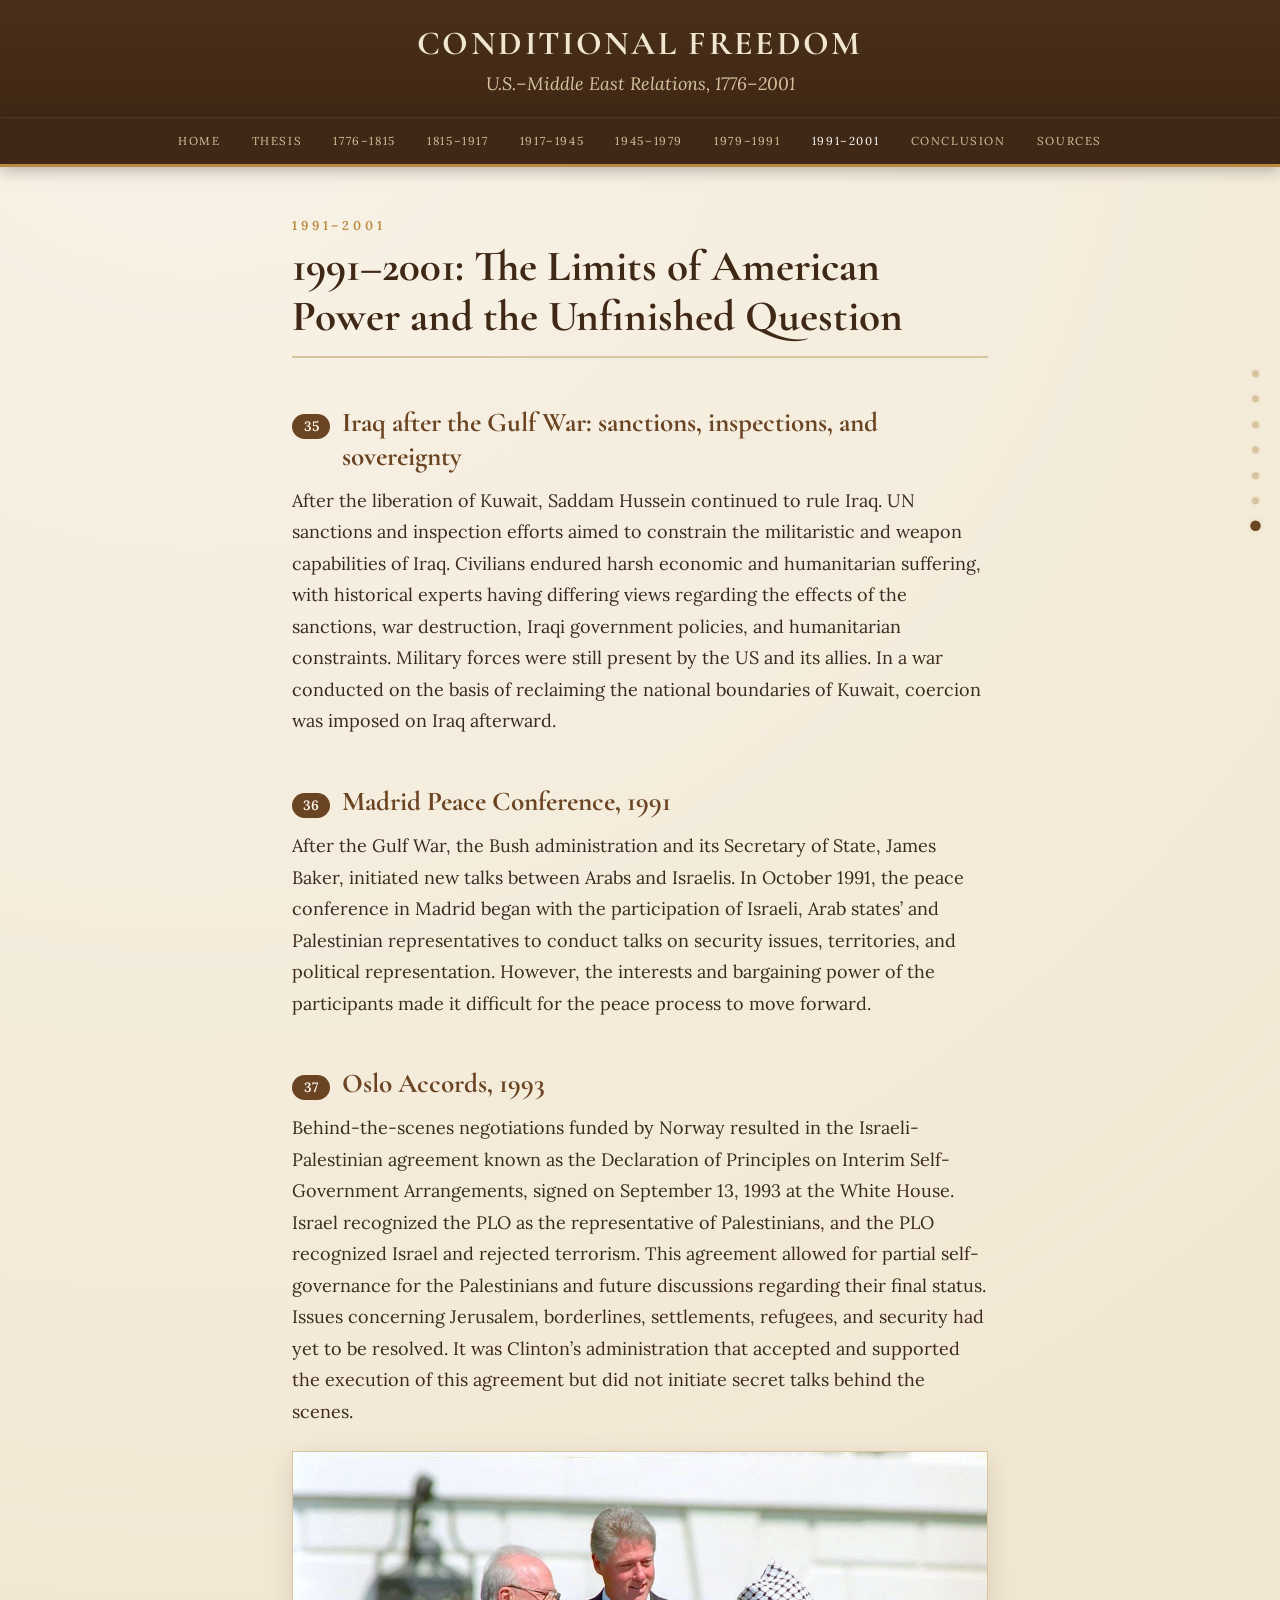
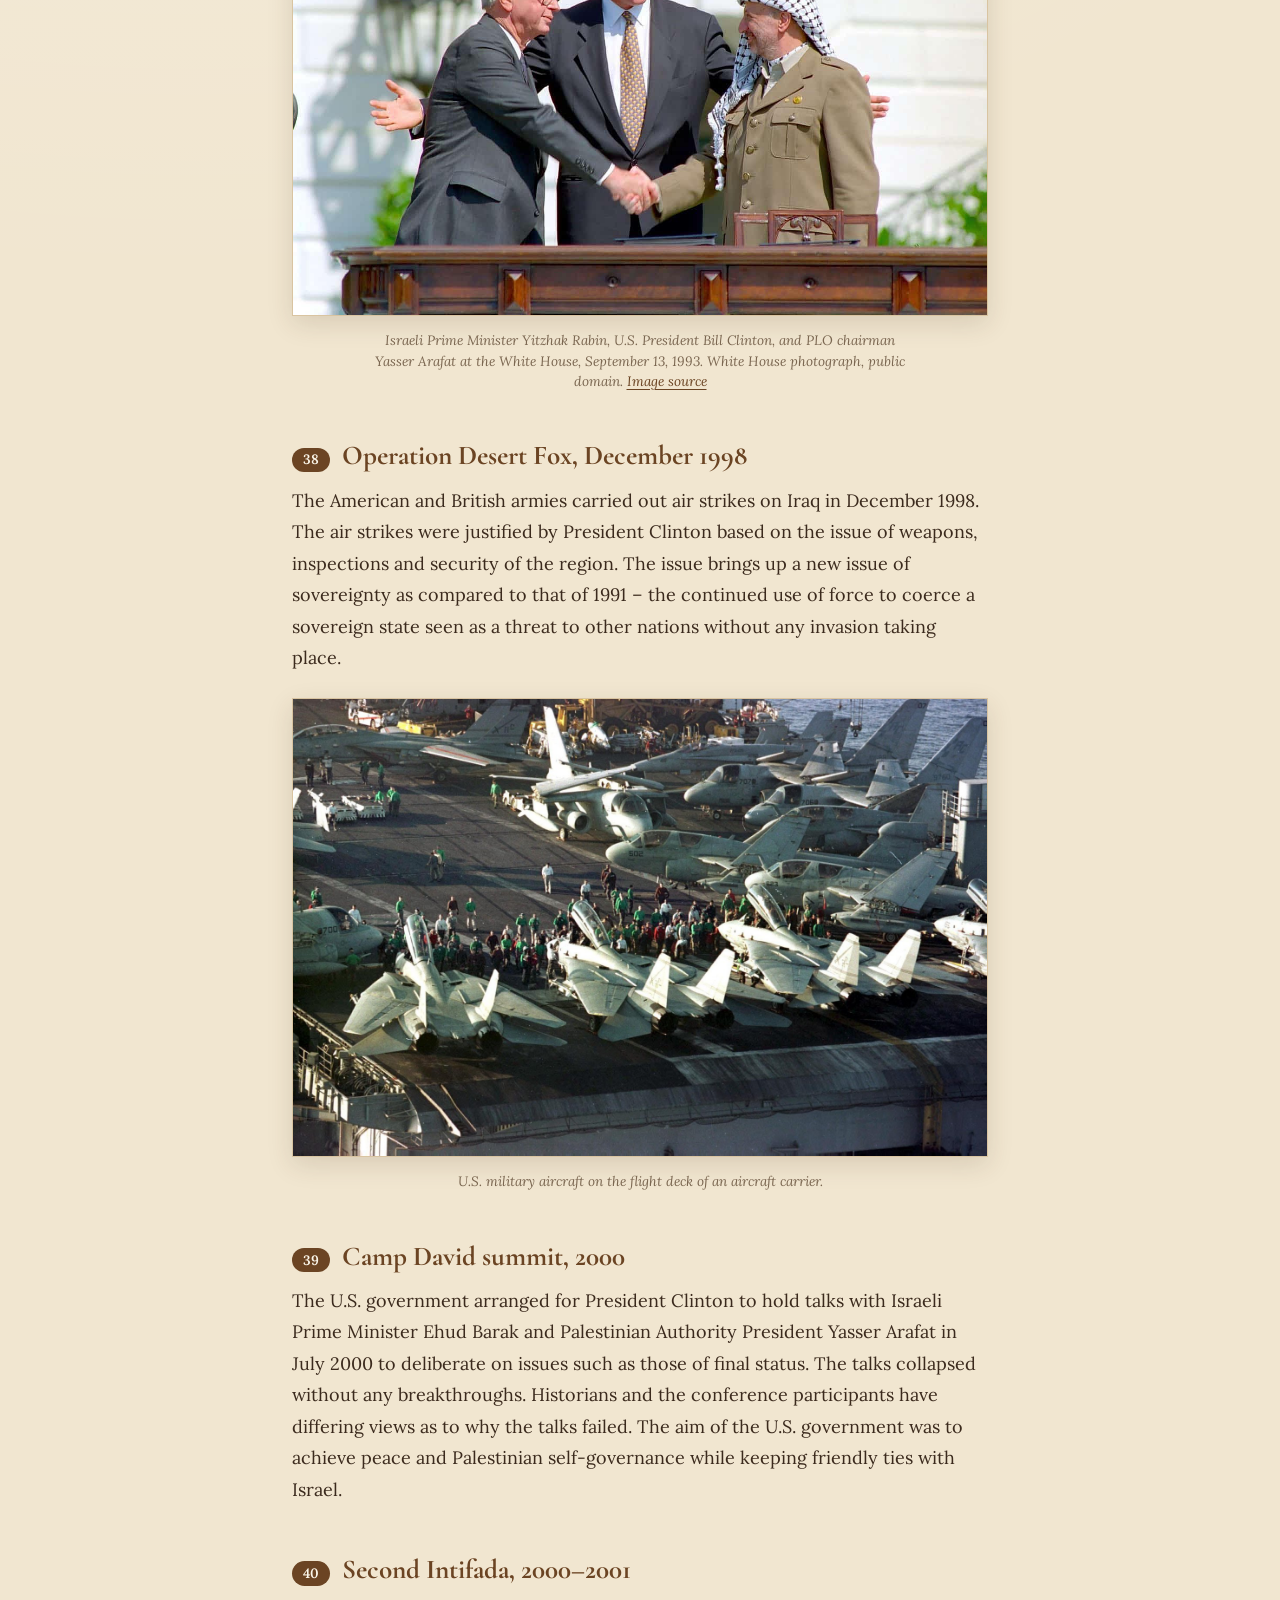
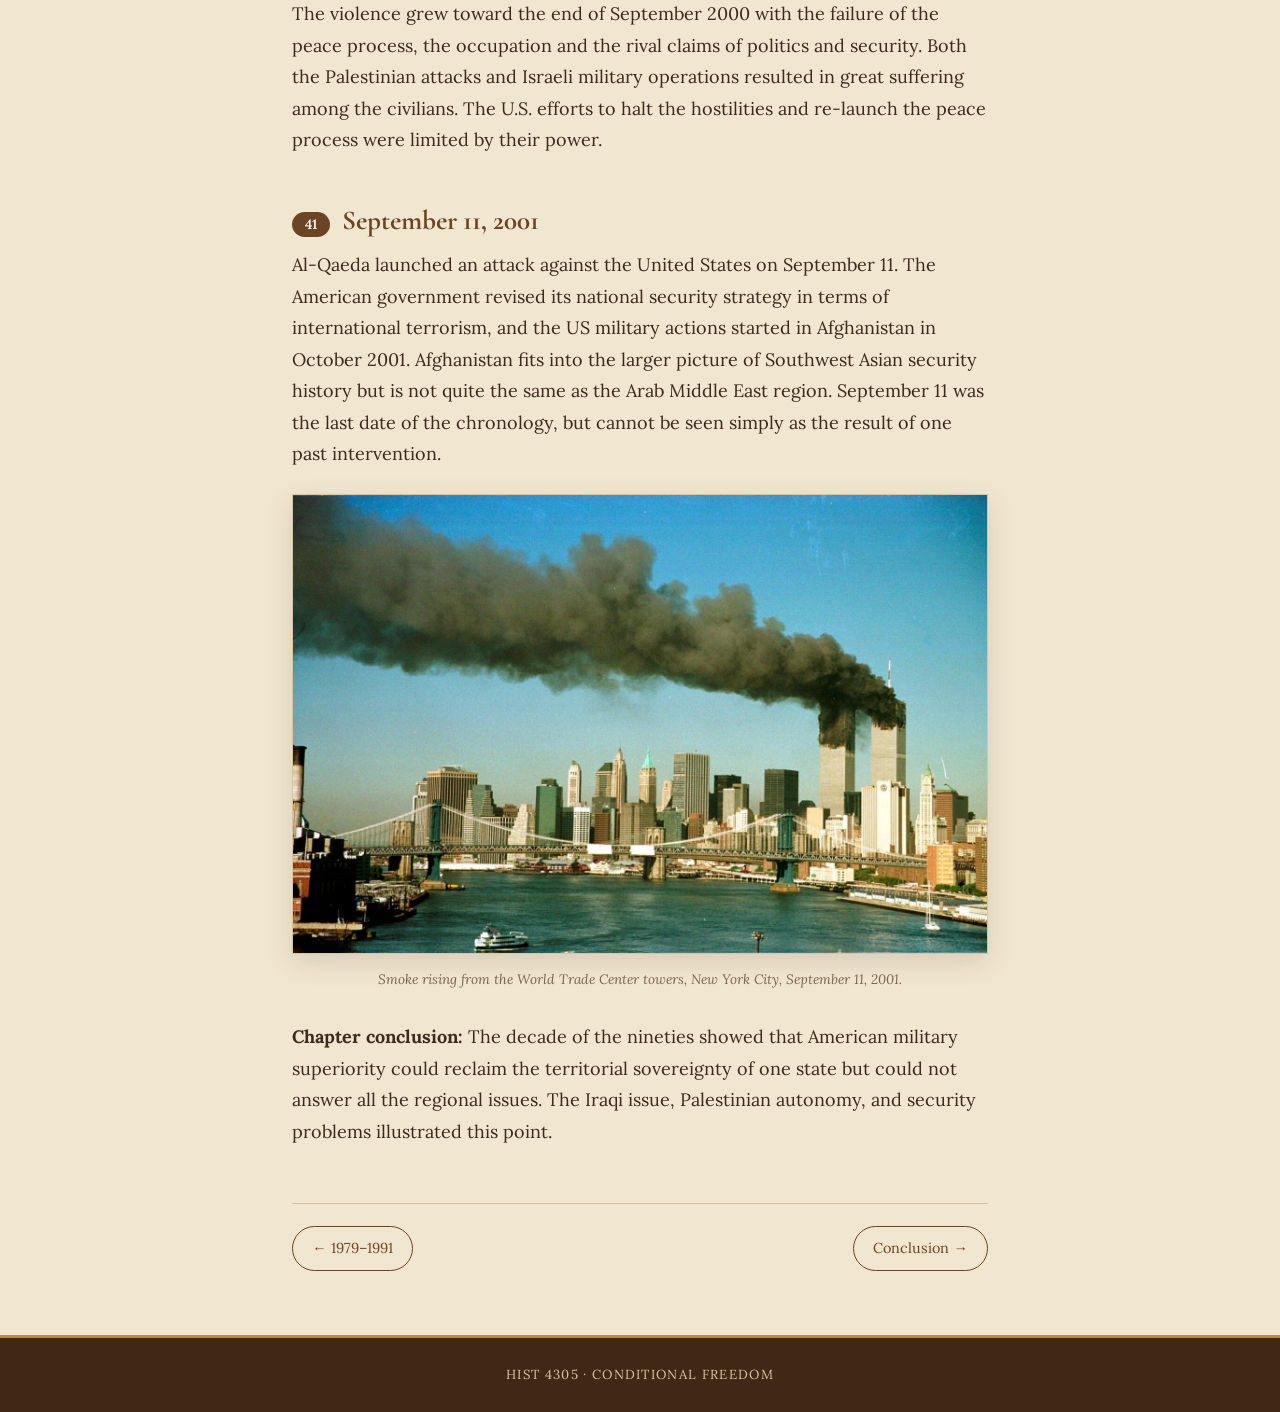
==== commit 2c557aab: "Resolve merge conflicts, keep contributor edits, renumber sections" ====
--- a/site/after-1991.html
+++ b/site/after-1991.html
@@ -38,85 +38,47 @@
     <p class="eyebrow">1991–2001</p>
     <h1>1991–2001: The Limits of American Power and the Unfinished Question</h1>
 
-<<<<<<< HEAD
-    <section class="reveal" id="s40">
-      <h2><span class="num">40</span>Iraq after the Gulf War: sanctions, inspections, and sovereignty</h2>
+    <section class="reveal" id="s35">
+      <h2><span class="num">35</span>Iraq after the Gulf War: sanctions, inspections, and sovereignty</h2>
       <p>After the liberation of Kuwait, Saddam Hussein continued to rule Iraq. UN sanctions and inspection efforts aimed to constrain the militaristic and weapon capabilities of Iraq. Civilians endured harsh economic and humanitarian suffering, with historical experts having differing views regarding the effects of the sanctions, war destruction, Iraqi government policies, and humanitarian constraints. Military forces were still present by the US and its allies. In a war conducted on the basis of reclaiming the national boundaries of Kuwait, coercion was imposed on Iraq afterward.</p>
     </section>
 
-    <section class="reveal" id="s41">
-      <h2><span class="num">41</span>Madrid Peace Conference, 1991</h2>
+    <section class="reveal" id="s36">
+      <h2><span class="num">36</span>Madrid Peace Conference, 1991</h2>
       <p>After the Gulf War, the Bush administration and its Secretary of State, James Baker, initiated new talks between Arabs and Israelis. In October 1991, the peace conference in Madrid began with the participation of Israeli, Arab states’ and Palestinian representatives to conduct talks on security issues, territories, and political representation. However, the interests and bargaining power of the participants made it difficult for the peace process to move forward.</p>
     </section>
 
-    <section class="reveal" id="s42">
-      <h2><span class="num">42</span>Oslo Accords, 1993</h2>
+    <section class="reveal" id="s37">
+      <h2><span class="num">37</span>Oslo Accords, 1993</h2>
       <p>Behind-the-scenes negotiations funded by Norway resulted in the Israeli-Palestinian agreement known as the Declaration of Principles on Interim Self-Government Arrangements, signed on September 13, 1993 at the White House. Israel recognized the PLO as the representative of Palestinians, and the PLO recognized Israel and rejected terrorism. This agreement allowed for partial self-governance for the Palestinians and future discussions regarding their final status. Issues concerning Jerusalem, borderlines, settlements, refugees, and security had yet to be resolved. It was Clinton’s administration that accepted and supported the execution of this agreement but did not initiate secret talks behind the scenes.</p>
-=======
-    <section class="reveal" id="s31">
-      <h2><span class="num">31</span>Iraq after the Gulf War: sanctions, inspections, and sovereignty</h2>
-      <p>Iraq remained under Saddam Hussein after Kuwait's liberation. UN sanctions and inspection demands sought to restrain Iraq's military and weapons programs. Civilians suffered grave economic and humanitarian hardship, with historians debating the roles of sanctions, war damage, Iraqi government policy, and humanitarian restrictions. The United States and partners maintained military deployments and enforcement operations. A war justified as restoring Kuwait's territorial sovereignty was followed by sustained coercion against Iraq. The question shifted toward the limits of international enforcement and how far security policy could restrict a sovereign government.</p>
-    </section>
-
-    <section class="reveal" id="s32">
-      <h2><span class="num">32</span>Madrid Peace Conference, 1991</h2>
-      <p>Following the Gulf War, the Bush administration and Secretary James Baker promoted new Arab–Israeli negotiations. The Madrid Peace Conference opened in October 1991 with representatives of Israel, Arab countries, and Palestinians. It sought negotiation over security, territory, and political representation. American postwar influence enabled diplomacy, but the participants' competing claims and unequal bargaining positions limited progress. Strategic interests could motivate peace initiatives, not only military action.</p>
-    </section>
-
-    <section class="reveal" id="s33">
-      <h2><span class="num">33</span>Oslo Accords, 1993</h2>
-      <p>Secret Norway-sponsored negotiations led Israel and the PLO to exchange recognition and sign the Declaration of Principles on Interim Self-Government Arrangements on September 13, 1993 at the White House. Israel recognized the PLO as Palestinian representative; the PLO recognized Israel and renounced terrorism. The agreement provided for limited Palestinian self-government and later talks on final-status issues. Jerusalem, borders, settlements, refugees, and security remained unresolved. Clinton's administration embraced and facilitated implementation but had not organized the initial secret negotiations. The process showed support for limited self-government alongside strategic concern for Israel's security and regional stability.</p>
->>>>>>> ff179e925e14bb0aebfd486c924b64a37c89ccab
       <figure>
         <img src="images/oslo-accords-1993.jpg" alt="Yitzhak Rabin and Yasser Arafat shaking hands as Bill Clinton looks on at the White House">
         <figcaption>Israeli Prime Minister Yitzhak Rabin, U.S. President Bill Clinton, and PLO chairman Yasser Arafat at the White House, September 13, 1993. White House photograph, public domain. <a href="https://commons.wikimedia.org/wiki/File:Bill_Clinton,_Yitzhak_Rabin,_Yasser_Arafat_at_the_White_House_1993-09-13.jpg">Image source</a></figcaption>
       </figure>
     </section>
 
-<<<<<<< HEAD
-    <section class="reveal" id="s43">
-      <h2><span class="num">43</span>Operation Desert Fox, December 1998</h2>
+    <section class="reveal" id="s38">
+      <h2><span class="num">38</span>Operation Desert Fox, December 1998</h2>
       <p>The American and British armies carried out air strikes on Iraq in December 1998. The air strikes were justified by President Clinton based on the issue of weapons, inspections and security of the region. The issue brings up a new issue of sovereignty as compared to that of 1991 – the continued use of force to coerce a sovereign state seen as a threat to other nations without any invasion taking place.</p>
-=======
-    <section class="reveal" id="s34">
-      <h2><span class="num">34</span>Operation Desert Fox, December 1998</h2>
-      <p>American and British forces launched airstrikes against Iraq in December 1998. Clinton justified the operation through concerns about Iraqi weapons, inspections, and regional security. Critics questioned its effectiveness and consequences. The event raises a different sovereignty question from 1991: continued coercive military action against a government treated as a threat, even in the absence of an immediate invasion of a neighboring country. Official American justifications should be distinguished from independent evidence and historical analysis.</p>
->>>>>>> ff179e925e14bb0aebfd486c924b64a37c89ccab
       <figure>
         <img src="images/carrier-flight-deck.jpg" alt="U.S. military aircraft parked on the flight deck of an aircraft carrier">
         <figcaption>U.S. military aircraft on the flight deck of an aircraft carrier.</figcaption>
       </figure>
     </section>
 
-<<<<<<< HEAD
-    <section class="reveal" id="s44">
-      <h2><span class="num">44</span>Camp David summit, 2000</h2>
+    <section class="reveal" id="s39">
+      <h2><span class="num">39</span>Camp David summit, 2000</h2>
       <p>The U.S. government arranged for President Clinton to hold talks with Israeli Prime Minister Ehud Barak and Palestinian Authority President Yasser Arafat in July 2000 to deliberate on issues such as those of final status. The talks collapsed without any breakthroughs. Historians and the conference participants have differing views as to why the talks failed. The aim of the U.S. government was to achieve peace and Palestinian self-governance while keeping friendly ties with Israel.</p>
     </section>
 
-    <section class="reveal" id="s45">
-      <h2><span class="num">45</span>Second Intifada, 2000–2001</h2>
+    <section class="reveal" id="s40">
+      <h2><span class="num">40</span>Second Intifada, 2000–2001</h2>
       <p>The violence grew toward the end of September 2000 with the failure of the peace process, the occupation and the rival claims of politics and security. Both the Palestinian attacks and Israeli military operations resulted in great suffering among the civilians. The U.S. efforts to halt the hostilities and re-launch the peace process were limited by their power.</p>
     </section>
 
-    <section class="reveal" id="s46">
-      <h2><span class="num">46</span>September 11, 2001</h2>
+    <section class="reveal" id="s41">
+      <h2><span class="num">41</span>September 11, 2001</h2>
       <p>Al-Qaeda launched an attack against the United States on September 11. The American government revised its national security strategy in terms of international terrorism, and the US military actions started in Afghanistan in October 2001. Afghanistan fits into the larger picture of Southwest Asian security history but is not quite the same as the Arab Middle East region. September 11 was the last date of the chronology, but cannot be seen simply as the result of one past intervention.</p>
-=======
-    <section class="reveal" id="s35">
-      <h2><span class="num">35</span>Camp David summit, 2000</h2>
-      <p>President Clinton hosted Israeli Prime Minister Ehud Barak and Palestinian leader Yasser Arafat in July 2000 to discuss final-status questions, including Jerusalem, territory, refugees, and security. The summit ended without agreement. Participants and historians disagree about the reasons. The United States sought peace and Palestinian political self-government while maintaining a close Israeli relationship. American influence could create a negotiating forum but could not resolve incompatible expectations by itself.</p>
-    </section>
-
-    <section class="reveal" id="s36">
-      <h2><span class="num">36</span>Second Intifada, 2000–2001</h2>
-      <p>Violence escalated in late September 2000 amid the failed peace process, occupation, and competing political and security claims. Palestinian attacks and Israeli military operations caused severe civilian suffering. U.S. diplomacy sought to stop the fighting and resume talks, but American leverage had limits. By 2001 Palestinian self-determination remained unresolved alongside Israel's demand for security.</p>
-    </section>
-
-    <section class="reveal" id="s37">
-      <h2><span class="num">37</span>September 11, 2001</h2>
-      <p>Al-Qaeda attacked the United States on September 11. Washington reframed national security around transnational terrorism, and military operations in Afghanistan began in October 2001. Afghanistan is part of broader Southwest Asian security history but not identical to the Arab Middle East. September 11 is the chronological endpoint here, not something to be simplistically attributed to one past intervention. By 2001 American regional commitments were far-reaching, but sovereignty, security, and political self-government remained contested.</p>
->>>>>>> ff179e925e14bb0aebfd486c924b64a37c89ccab
       <figure>
         <img src="images/september-11-2001.jpg" alt="Smoke rising from the World Trade Center towers above the New York City skyline">
         <figcaption>Smoke rising from the World Trade Center towers, New York City, September 11, 2001.</figcaption>
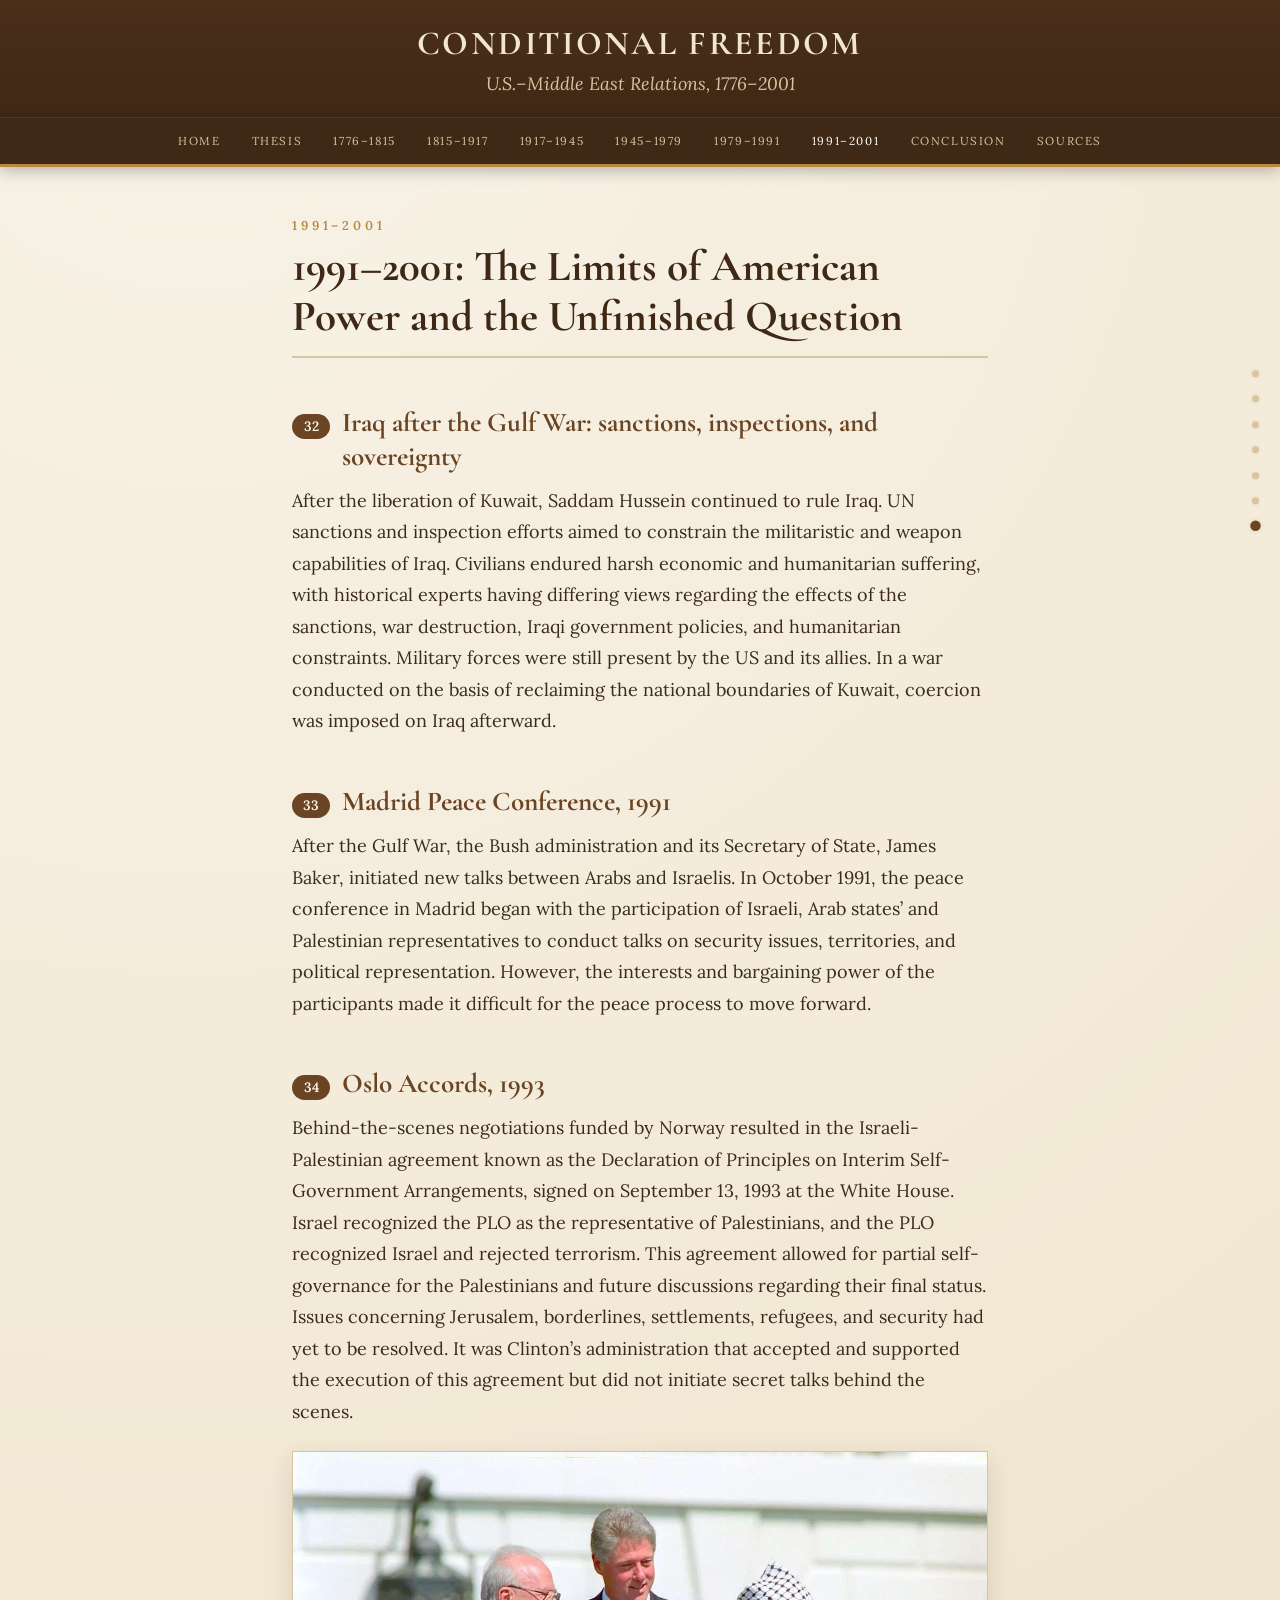
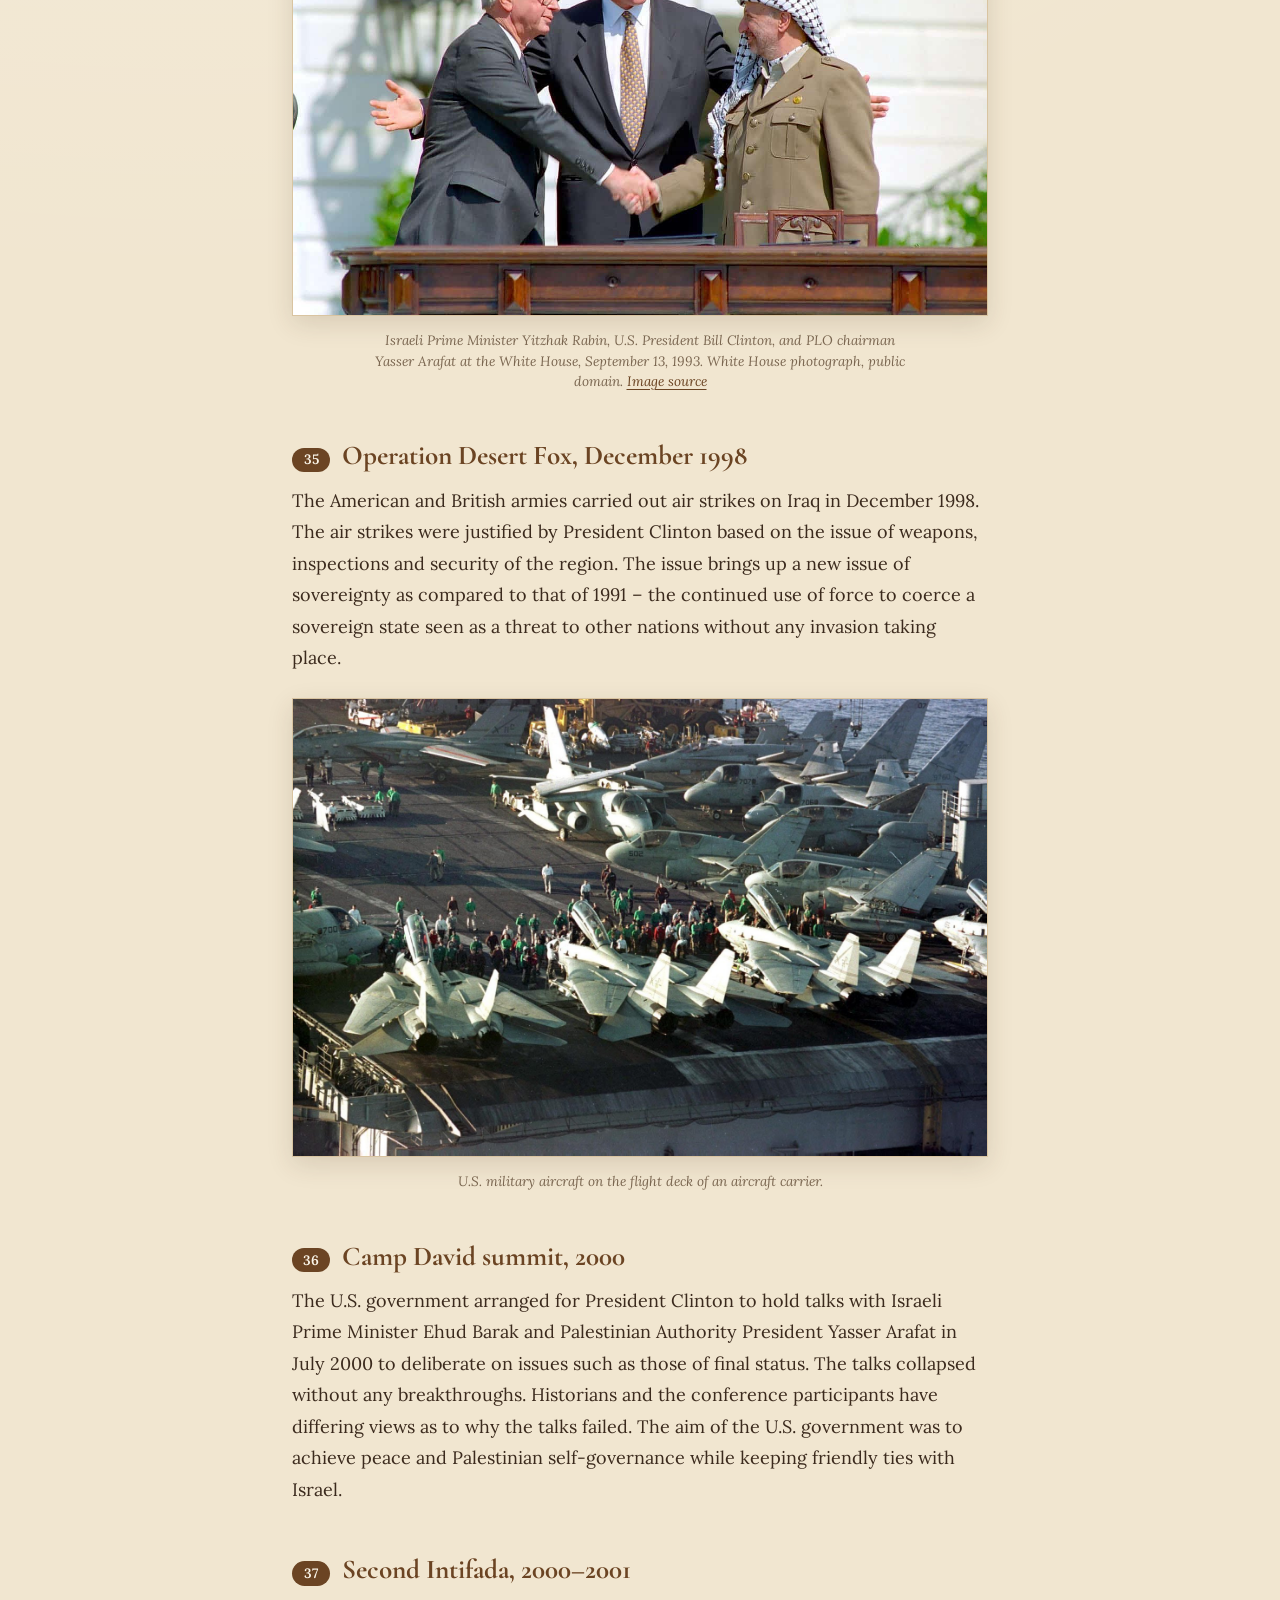
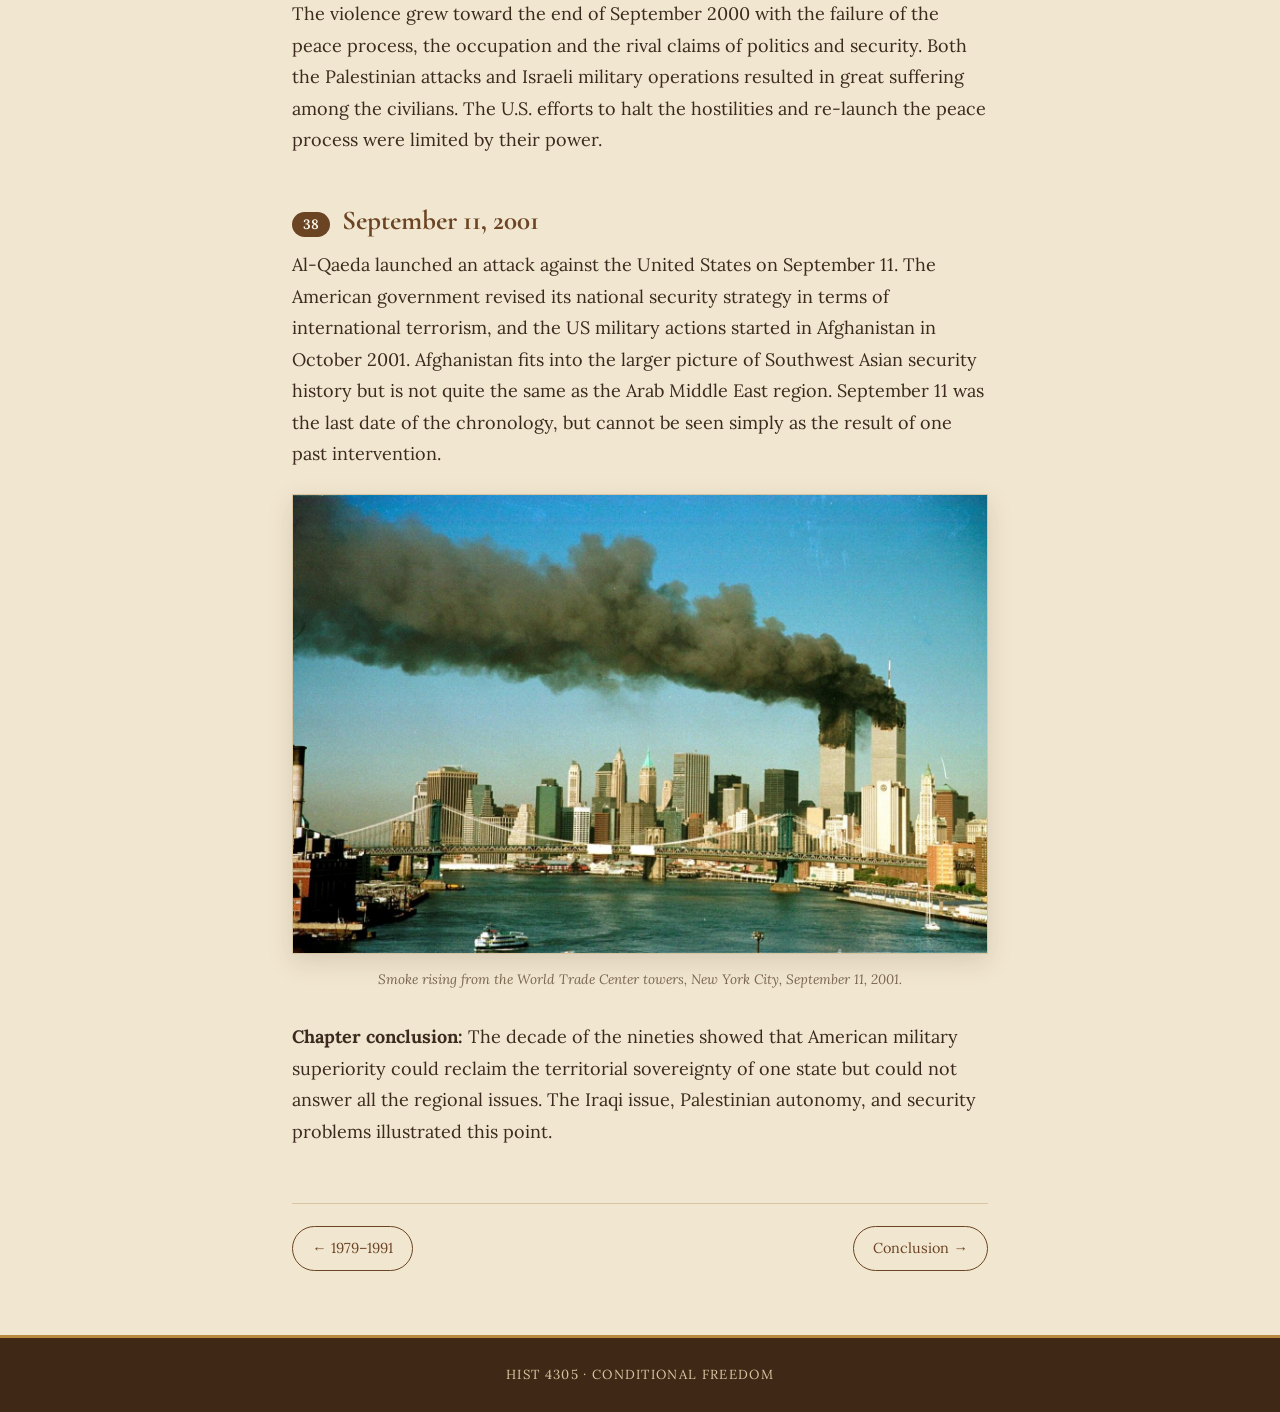
==== commit 1aefa96f: "Align text with timeline; remove sections on missionaries, cultural influence, and 1943 planning; re" ====
--- a/site/after-1991.html
+++ b/site/after-1991.html
@@ -38,18 +38,18 @@
     <p class="eyebrow">1991–2001</p>
     <h1>1991–2001: The Limits of American Power and the Unfinished Question</h1>
 
-    <section class="reveal" id="s35">
-      <h2><span class="num">35</span>Iraq after the Gulf War: sanctions, inspections, and sovereignty</h2>
+    <section class="reveal" id="s32">
+      <h2><span class="num">32</span>Iraq after the Gulf War: sanctions, inspections, and sovereignty</h2>
       <p>After the liberation of Kuwait, Saddam Hussein continued to rule Iraq. UN sanctions and inspection efforts aimed to constrain the militaristic and weapon capabilities of Iraq. Civilians endured harsh economic and humanitarian suffering, with historical experts having differing views regarding the effects of the sanctions, war destruction, Iraqi government policies, and humanitarian constraints. Military forces were still present by the US and its allies. In a war conducted on the basis of reclaiming the national boundaries of Kuwait, coercion was imposed on Iraq afterward.</p>
     </section>
 
-    <section class="reveal" id="s36">
-      <h2><span class="num">36</span>Madrid Peace Conference, 1991</h2>
+    <section class="reveal" id="s33">
+      <h2><span class="num">33</span>Madrid Peace Conference, 1991</h2>
       <p>After the Gulf War, the Bush administration and its Secretary of State, James Baker, initiated new talks between Arabs and Israelis. In October 1991, the peace conference in Madrid began with the participation of Israeli, Arab states’ and Palestinian representatives to conduct talks on security issues, territories, and political representation. However, the interests and bargaining power of the participants made it difficult for the peace process to move forward.</p>
     </section>
 
-    <section class="reveal" id="s37">
-      <h2><span class="num">37</span>Oslo Accords, 1993</h2>
+    <section class="reveal" id="s34">
+      <h2><span class="num">34</span>Oslo Accords, 1993</h2>
       <p>Behind-the-scenes negotiations funded by Norway resulted in the Israeli-Palestinian agreement known as the Declaration of Principles on Interim Self-Government Arrangements, signed on September 13, 1993 at the White House. Israel recognized the PLO as the representative of Palestinians, and the PLO recognized Israel and rejected terrorism. This agreement allowed for partial self-governance for the Palestinians and future discussions regarding their final status. Issues concerning Jerusalem, borderlines, settlements, refugees, and security had yet to be resolved. It was Clinton’s administration that accepted and supported the execution of this agreement but did not initiate secret talks behind the scenes.</p>
       <figure>
         <img src="images/oslo-accords-1993.jpg" alt="Yitzhak Rabin and Yasser Arafat shaking hands as Bill Clinton looks on at the White House">
@@ -57,8 +57,8 @@
       </figure>
     </section>
 
-    <section class="reveal" id="s38">
-      <h2><span class="num">38</span>Operation Desert Fox, December 1998</h2>
+    <section class="reveal" id="s35">
+      <h2><span class="num">35</span>Operation Desert Fox, December 1998</h2>
       <p>The American and British armies carried out air strikes on Iraq in December 1998. The air strikes were justified by President Clinton based on the issue of weapons, inspections and security of the region. The issue brings up a new issue of sovereignty as compared to that of 1991 – the continued use of force to coerce a sovereign state seen as a threat to other nations without any invasion taking place.</p>
       <figure>
         <img src="images/carrier-flight-deck.jpg" alt="U.S. military aircraft parked on the flight deck of an aircraft carrier">
@@ -66,18 +66,18 @@
       </figure>
     </section>
 
-    <section class="reveal" id="s39">
-      <h2><span class="num">39</span>Camp David summit, 2000</h2>
+    <section class="reveal" id="s36">
+      <h2><span class="num">36</span>Camp David summit, 2000</h2>
       <p>The U.S. government arranged for President Clinton to hold talks with Israeli Prime Minister Ehud Barak and Palestinian Authority President Yasser Arafat in July 2000 to deliberate on issues such as those of final status. The talks collapsed without any breakthroughs. Historians and the conference participants have differing views as to why the talks failed. The aim of the U.S. government was to achieve peace and Palestinian self-governance while keeping friendly ties with Israel.</p>
     </section>
 
-    <section class="reveal" id="s40">
-      <h2><span class="num">40</span>Second Intifada, 2000–2001</h2>
+    <section class="reveal" id="s37">
+      <h2><span class="num">37</span>Second Intifada, 2000–2001</h2>
       <p>The violence grew toward the end of September 2000 with the failure of the peace process, the occupation and the rival claims of politics and security. Both the Palestinian attacks and Israeli military operations resulted in great suffering among the civilians. The U.S. efforts to halt the hostilities and re-launch the peace process were limited by their power.</p>
     </section>
 
-    <section class="reveal" id="s41">
-      <h2><span class="num">41</span>September 11, 2001</h2>
+    <section class="reveal" id="s38">
+      <h2><span class="num">38</span>September 11, 2001</h2>
       <p>Al-Qaeda launched an attack against the United States on September 11. The American government revised its national security strategy in terms of international terrorism, and the US military actions started in Afghanistan in October 2001. Afghanistan fits into the larger picture of Southwest Asian security history but is not quite the same as the Arab Middle East region. September 11 was the last date of the chronology, but cannot be seen simply as the result of one past intervention.</p>
       <figure>
         <img src="images/september-11-2001.jpg" alt="Smoke rising from the World Trade Center towers above the New York City skyline">
